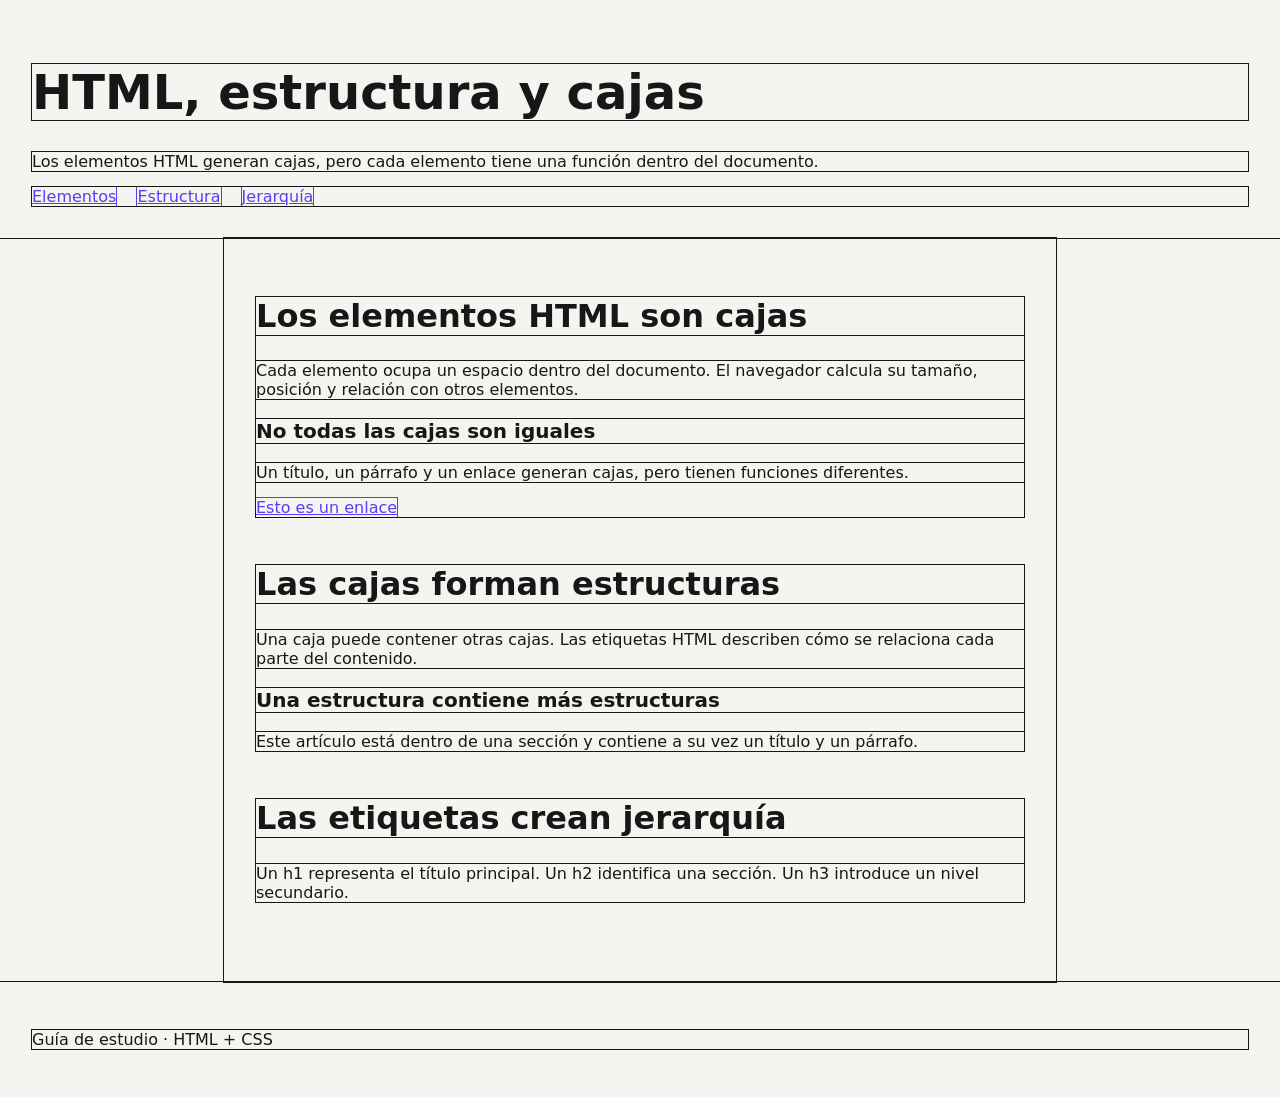
==== index.html @ d40e64ed "Initial commit" ====
<!DOCTYPE html>
<html lang="es">
<head>
  <!--
    HEAD
    Contiene información sobre el documento.
    Aquí podemos definir metadata, título, favicon y archivos externos.
  -->

  <meta charset="UTF-8">
  <meta
    name="viewport"
    content="width=device-width, initial-scale=1.0"
  >
  <meta
    name="description"
    content="Documento base para estudiar estructura HTML, semántica y cajas."
  >
  <title>HTML, estructura y cajas</title>
  <!-- Favicon -->
  <link rel="icon" href="favicon.ico">
  <!-- Hoja de estilos externa -->
  <link rel="stylesheet" href="./css/style.css">
</head>
<body>

  <!--
    HEADER
    Contenido introductorio del documento.
  -->
  <header>

    <h1>HTML, estructura y cajas</h1>

    <p>
      Los elementos HTML generan cajas, pero cada elemento tiene una función dentro del documento.
    </p>

    <!--
      NAV
      Contiene enlaces principales de navegación.
    -->
    <nav>
      <a href="#elementos">Elementos</a>
      <a href="#estructura">Estructura</a>
      <a href="#jerarquia">Jerarquía</a>
    </nav>

  </header>

  <!--
    MAIN
    Contiene el contenido principal del documento.
  -->
  <main>

    <!--
      SECTION
      Agrupa contenido relacionado por un mismo tema.
    -->
    <section id="elementos">

      <h2>Los elementos HTML son cajas</h2>

      <p>
        Cada elemento ocupa un espacio dentro del documento.
        El navegador calcula su tamaño, posición y relación con otros elementos.
      </p>

      <!--
        ARTICLE
        Representa una unidad de contenido dentro de esta sección.
      -->
      <article>

        <h3>No todas las cajas son iguales</h3>

        <p>
          Un título, un párrafo y un enlace generan cajas,
          pero tienen funciones diferentes.
        </p>

        <a href="#">Esto es un enlace</a>

      </article>

    </section>

    <section id="estructura">

      <h2>Las cajas forman estructuras</h2>

      <p>
        Una caja puede contener otras cajas.
        Las etiquetas HTML describen cómo se relaciona cada parte del contenido.
      </p>

      <article>

        <h3>Una estructura contiene más estructuras</h3>

        <p>
          Este artículo está dentro de una sección y contiene
          a su vez un título y un párrafo.
        </p>

      </article>

    </section>

    <section id="jerarquia">

      <h2>Las etiquetas crean jerarquía</h2>

      <p>
        Un h1 representa el título principal.
        Un h2 identifica una sección.
        Un h3 introduce un nivel secundario.
      </p>

    </section>

  </main>

  <!--
    FOOTER
    Contiene información de cierre o complementaria.
  -->
  <footer>

    <p>Guía de estudio · HTML + CSS</p>

  </footer>

</body>
</html>
---- css/style.css ----
/*
  ============================================================
  TOKENS
  ============================================================

  Variables reutilizables para mantener un sistema visual
  consistente en todo el documento.
*/

:root {
  --color-background: #f4f4f0;
  --color-text: #171717;
  --color-accent: #5b3df5;

  --font-family-base: system-ui, Arial, Helvetica, sans-serif;

  --font-size-body: 1rem;
  --font-size-h1: 3rem;
  --font-size-h2: 2rem;
  --font-size-h3: 1.25rem;
}

/*
  ============================================================
  SELECTOR UNIVERSAL
  ============================================================
  * funciona como un comodín.
  Selecciona todos los elementos HTML.
*/

* {
  box-sizing: border-box;
  /*
    Regla temporal para visualizar las cajas.
    Puede eliminarse cuando ya no sea necesaria.
  */
  outline: 1px solid;
}


/*
  ============================================================
  BODY
  ============================================================

  Define el sistema visual base del documento.
*/
body {
  margin: 0;

  background-color: var(--color-background);
  color: var(--color-text);

  font-family: var(--font-family-base);
  font-size: var(--font-size-body);
}

/*
  ============================================================
  JERARQUÍA TIPOGRÁFICA
  ============================================================

  HTML define la jerarquía.
  CSS controla su representación visual.
*/

h1 {
  font-size: var(--font-size-h1);
}

h2 {
  font-size: var(--font-size-h2);
}

h3 {
  font-size: var(--font-size-h3);
}


/*
  ============================================================
  LINKS
  ============================================================

  El color de acento identifica enlaces y acciones.
*/

a {
  color: var(--color-accent);
}


/*
  ============================================================
  CONTENEDOR PRINCIPAL
  ============================================================

  width:
  ocupa una proporción del espacio disponible.

  max-width:
  evita que el contenido crezca demasiado.

  margin: 0 auto:
  distribuye el espacio horizontal y centra la caja.
*/

main {
  width: 65%;
  min-width: 290px;
  max-width: 1240px;
  margin: 0 auto;
}


/*
  ============================================================
  ESPACIADO BÁSICO
  ============================================================
*/

header,
main,
footer {
  padding: 2rem;
}

section {
  margin-bottom: 3rem;
}

nav a {
  margin-right: 1rem;
}
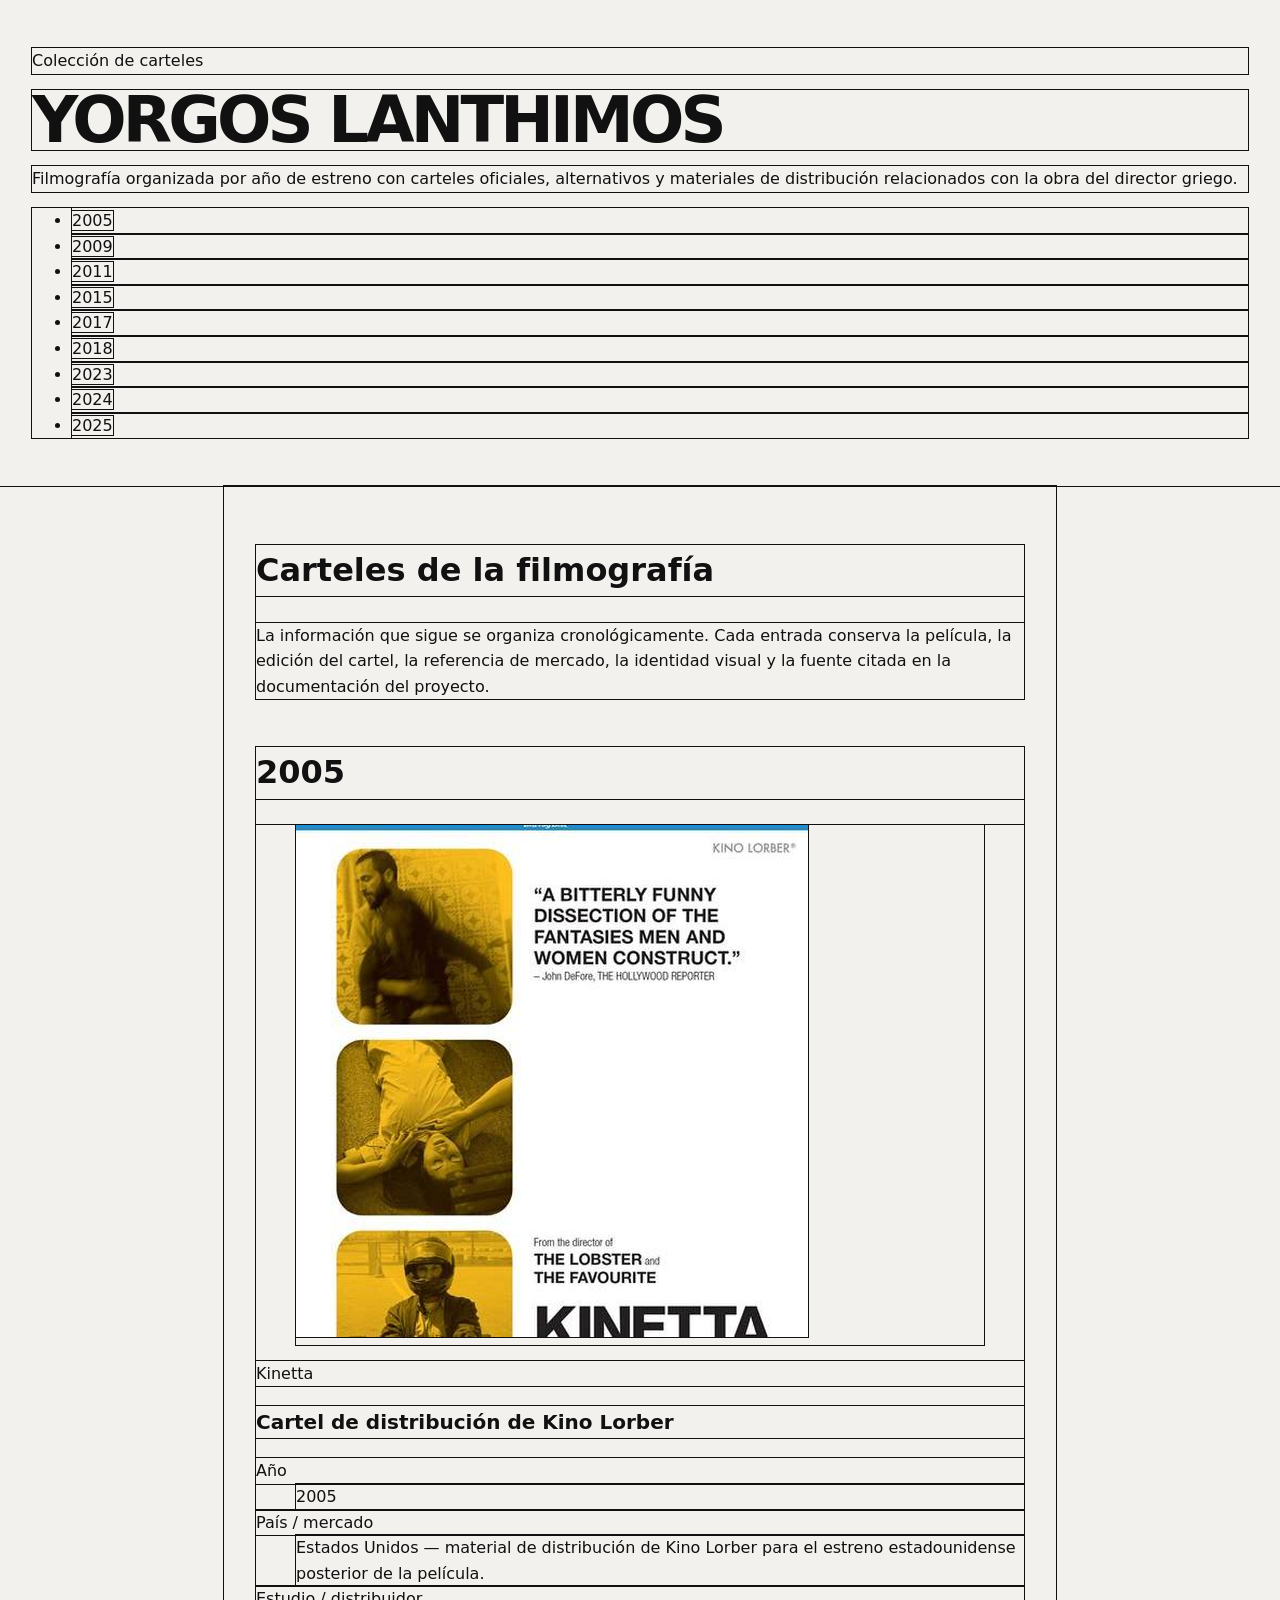
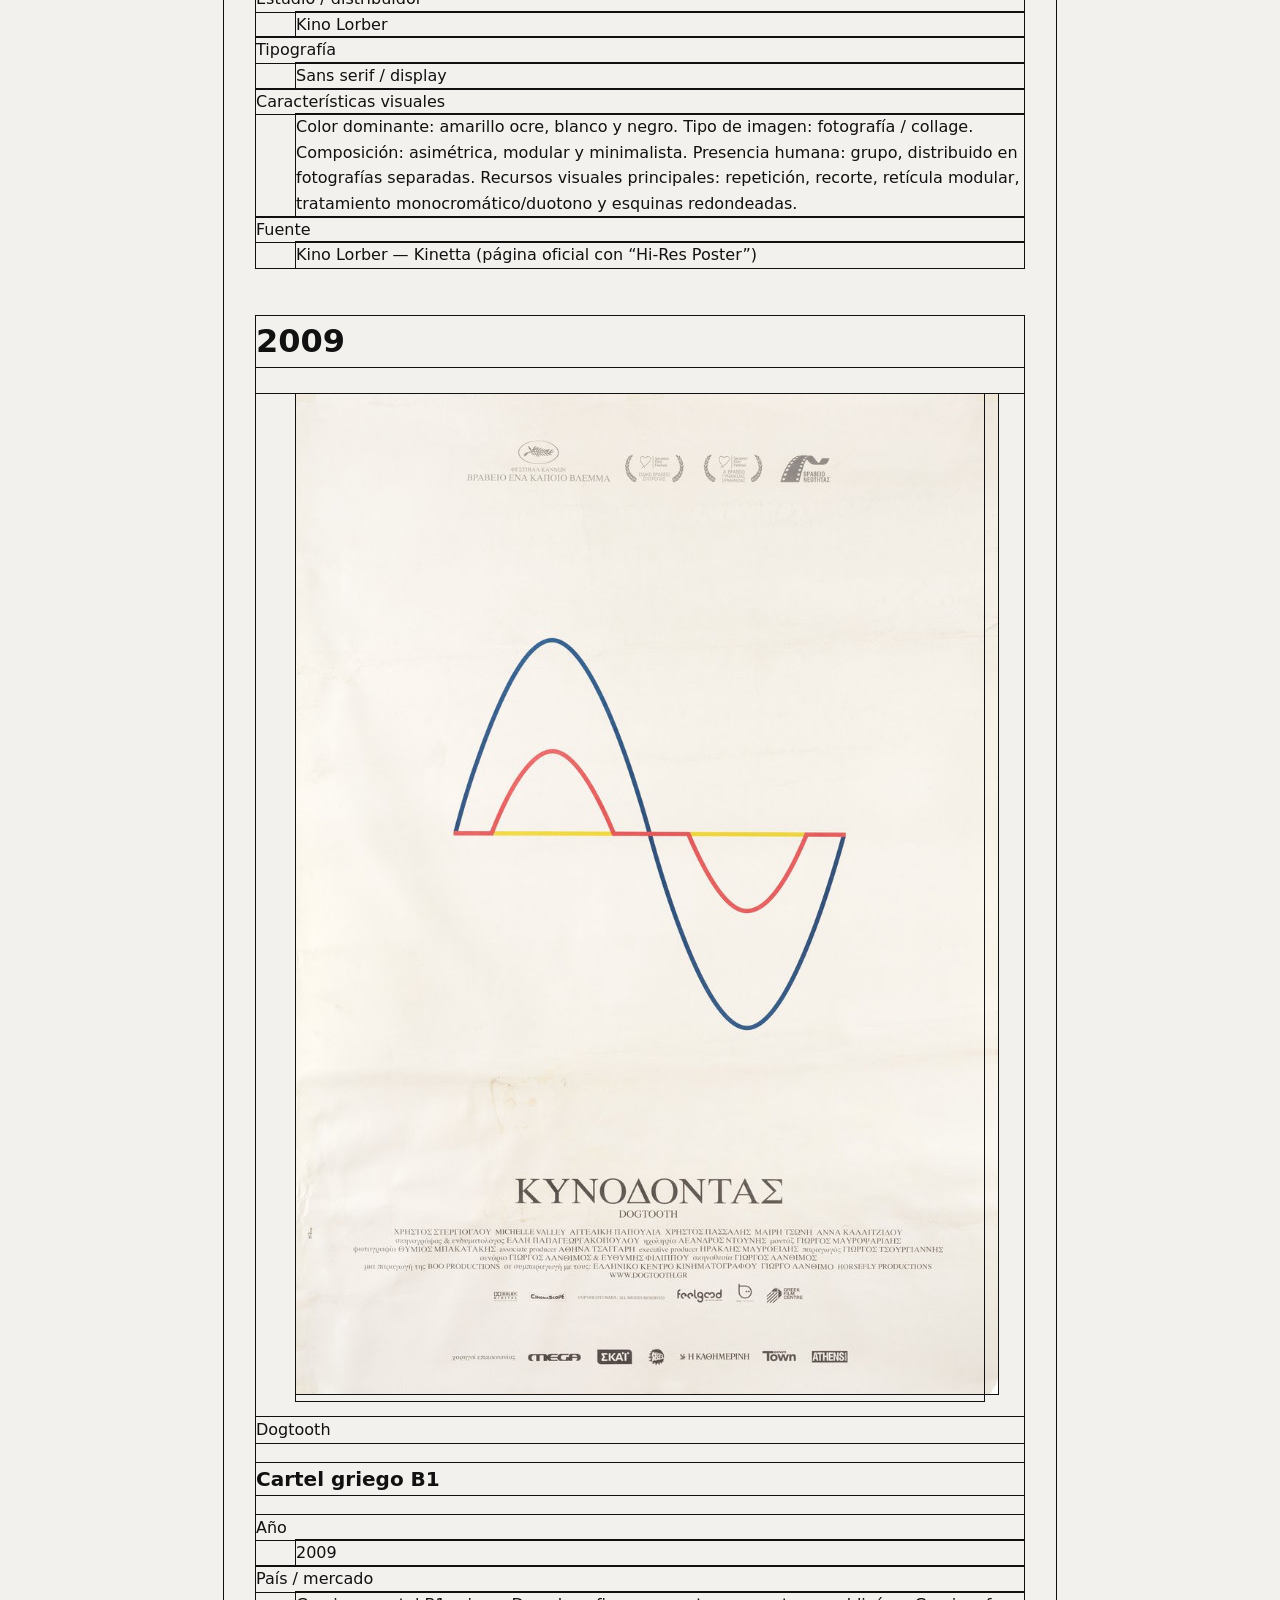
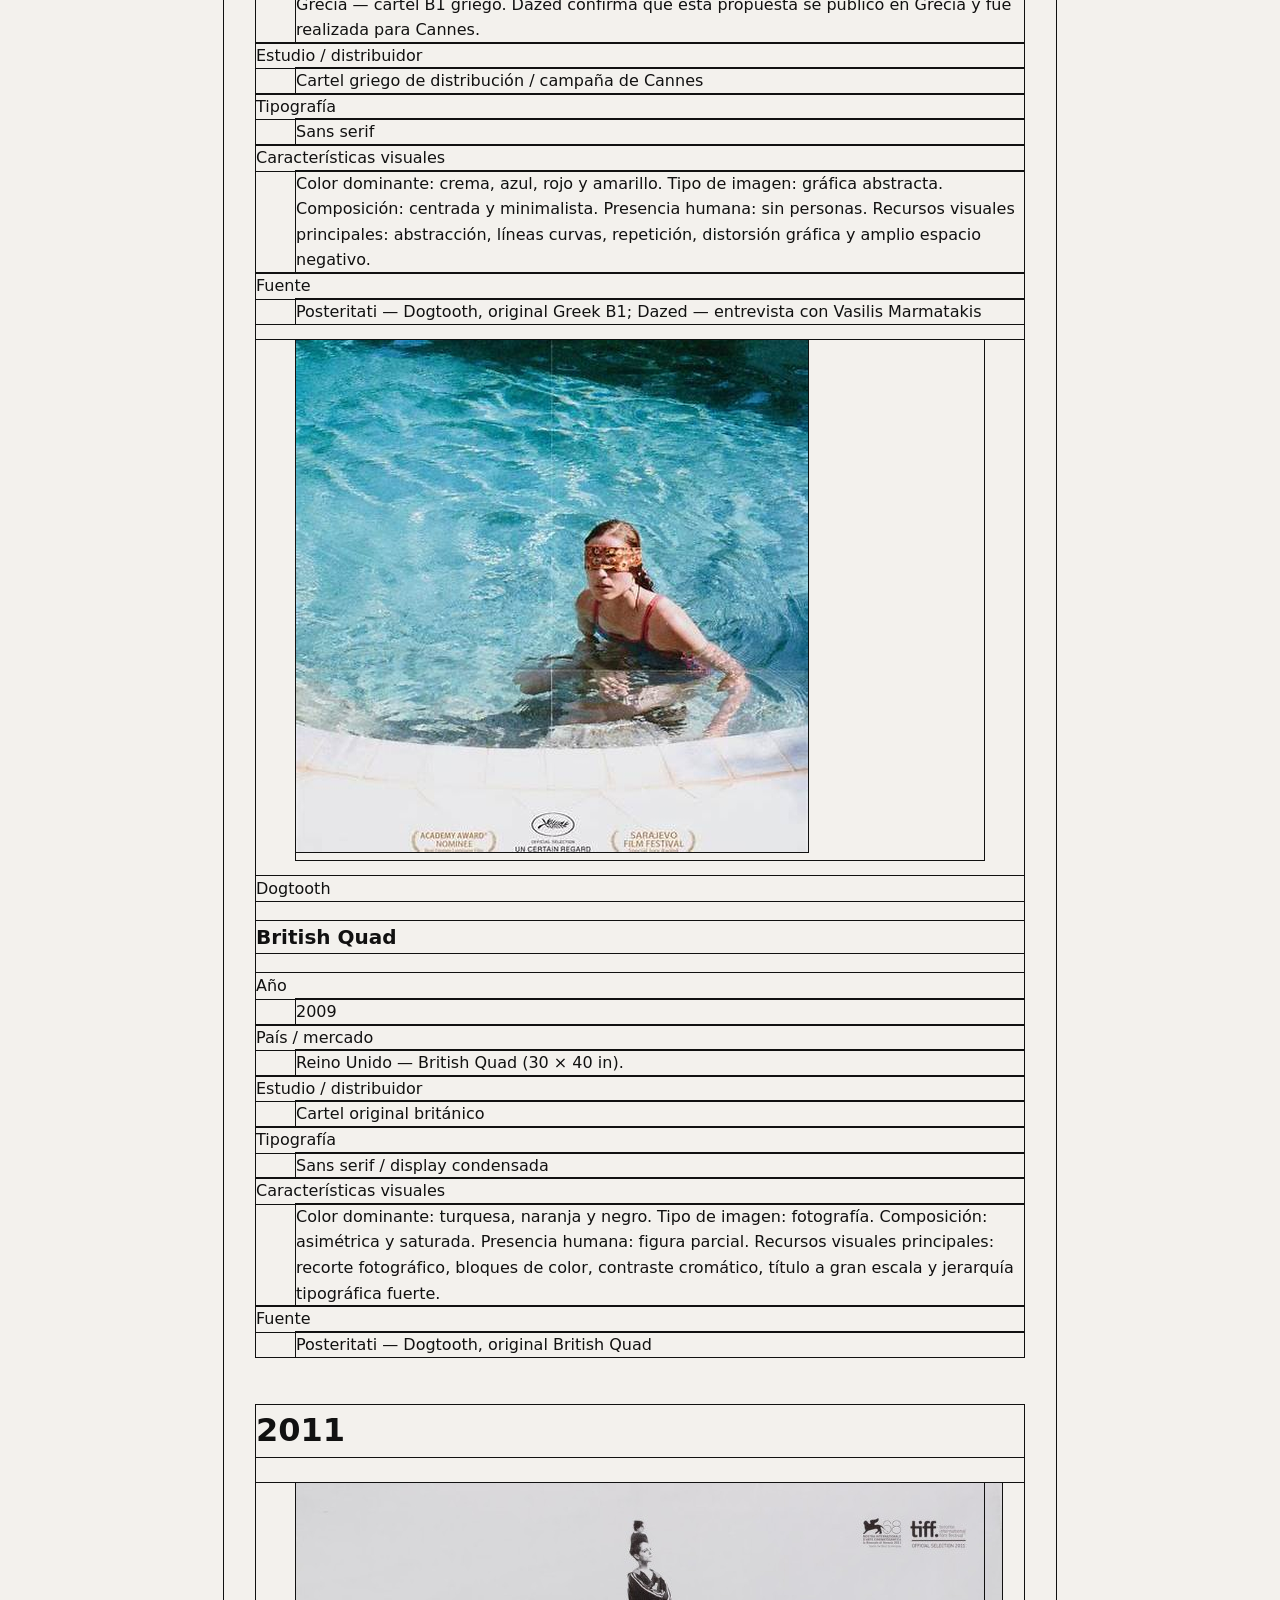
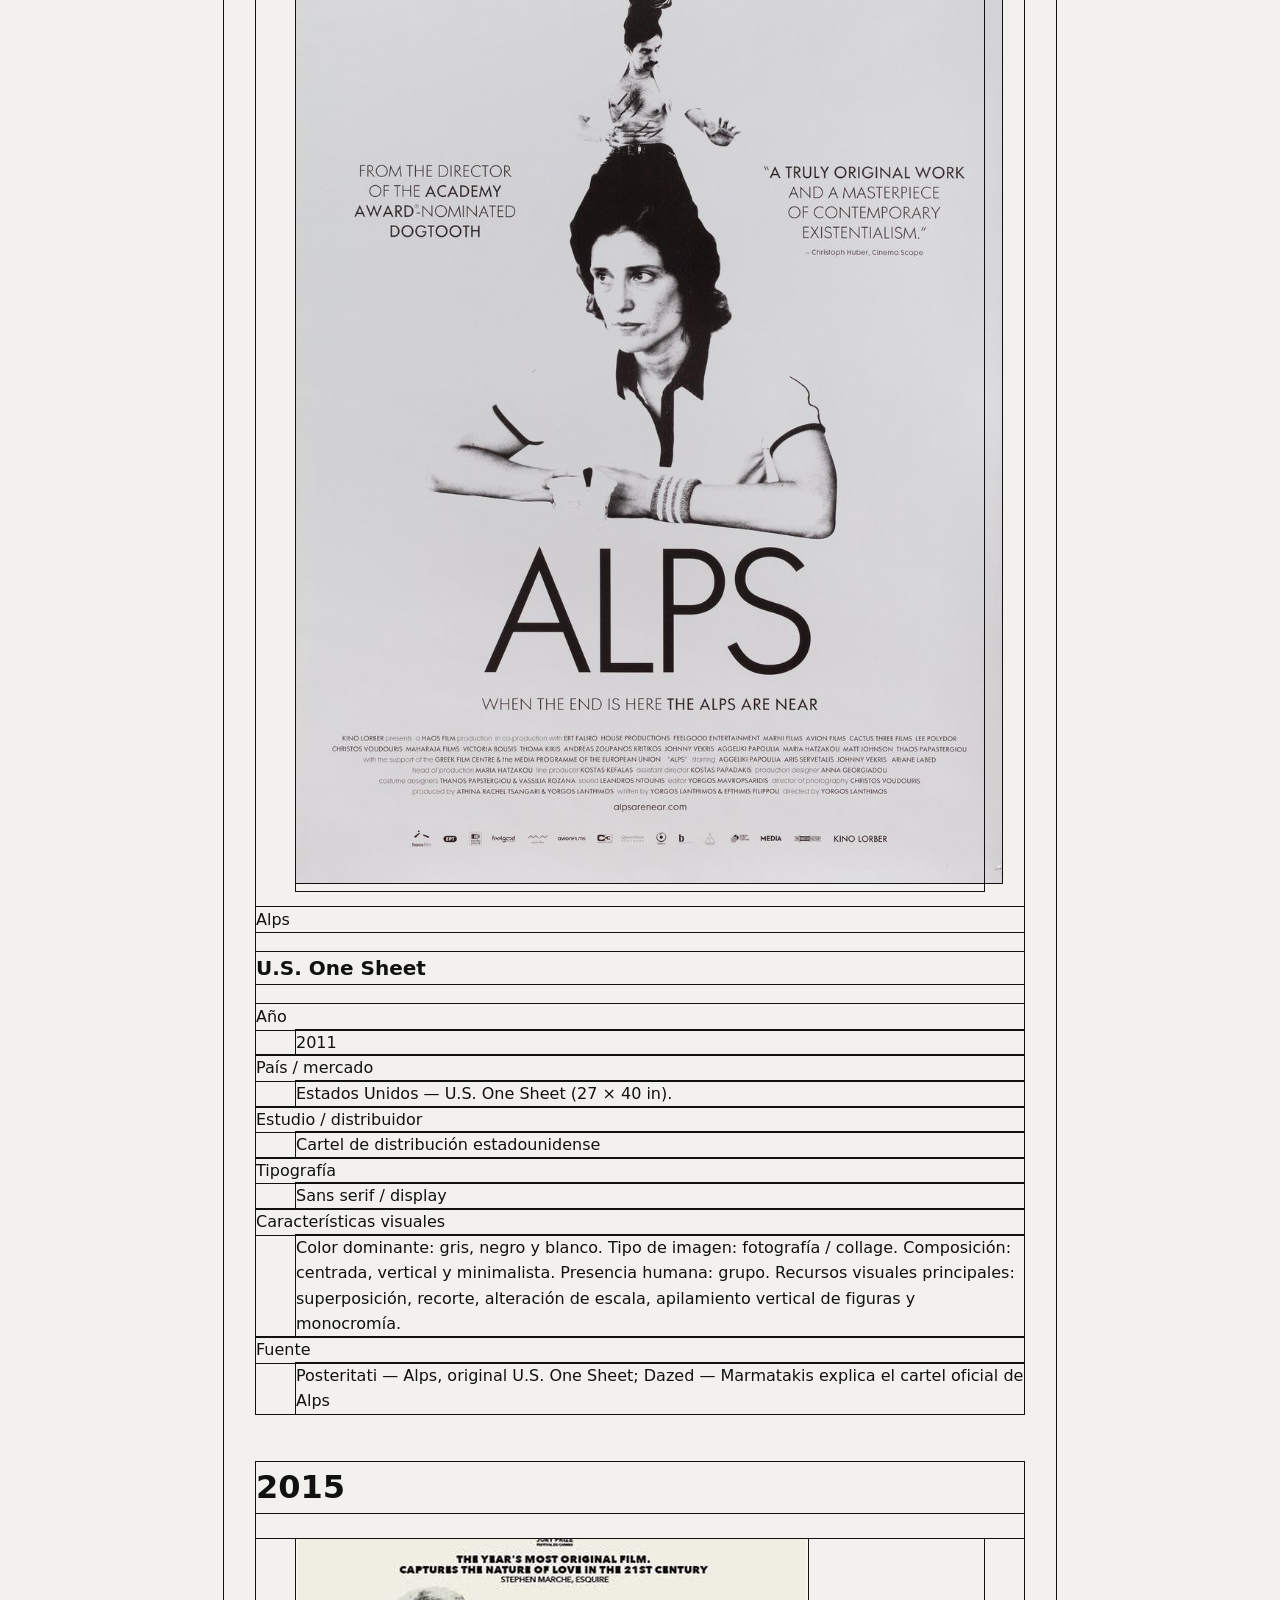
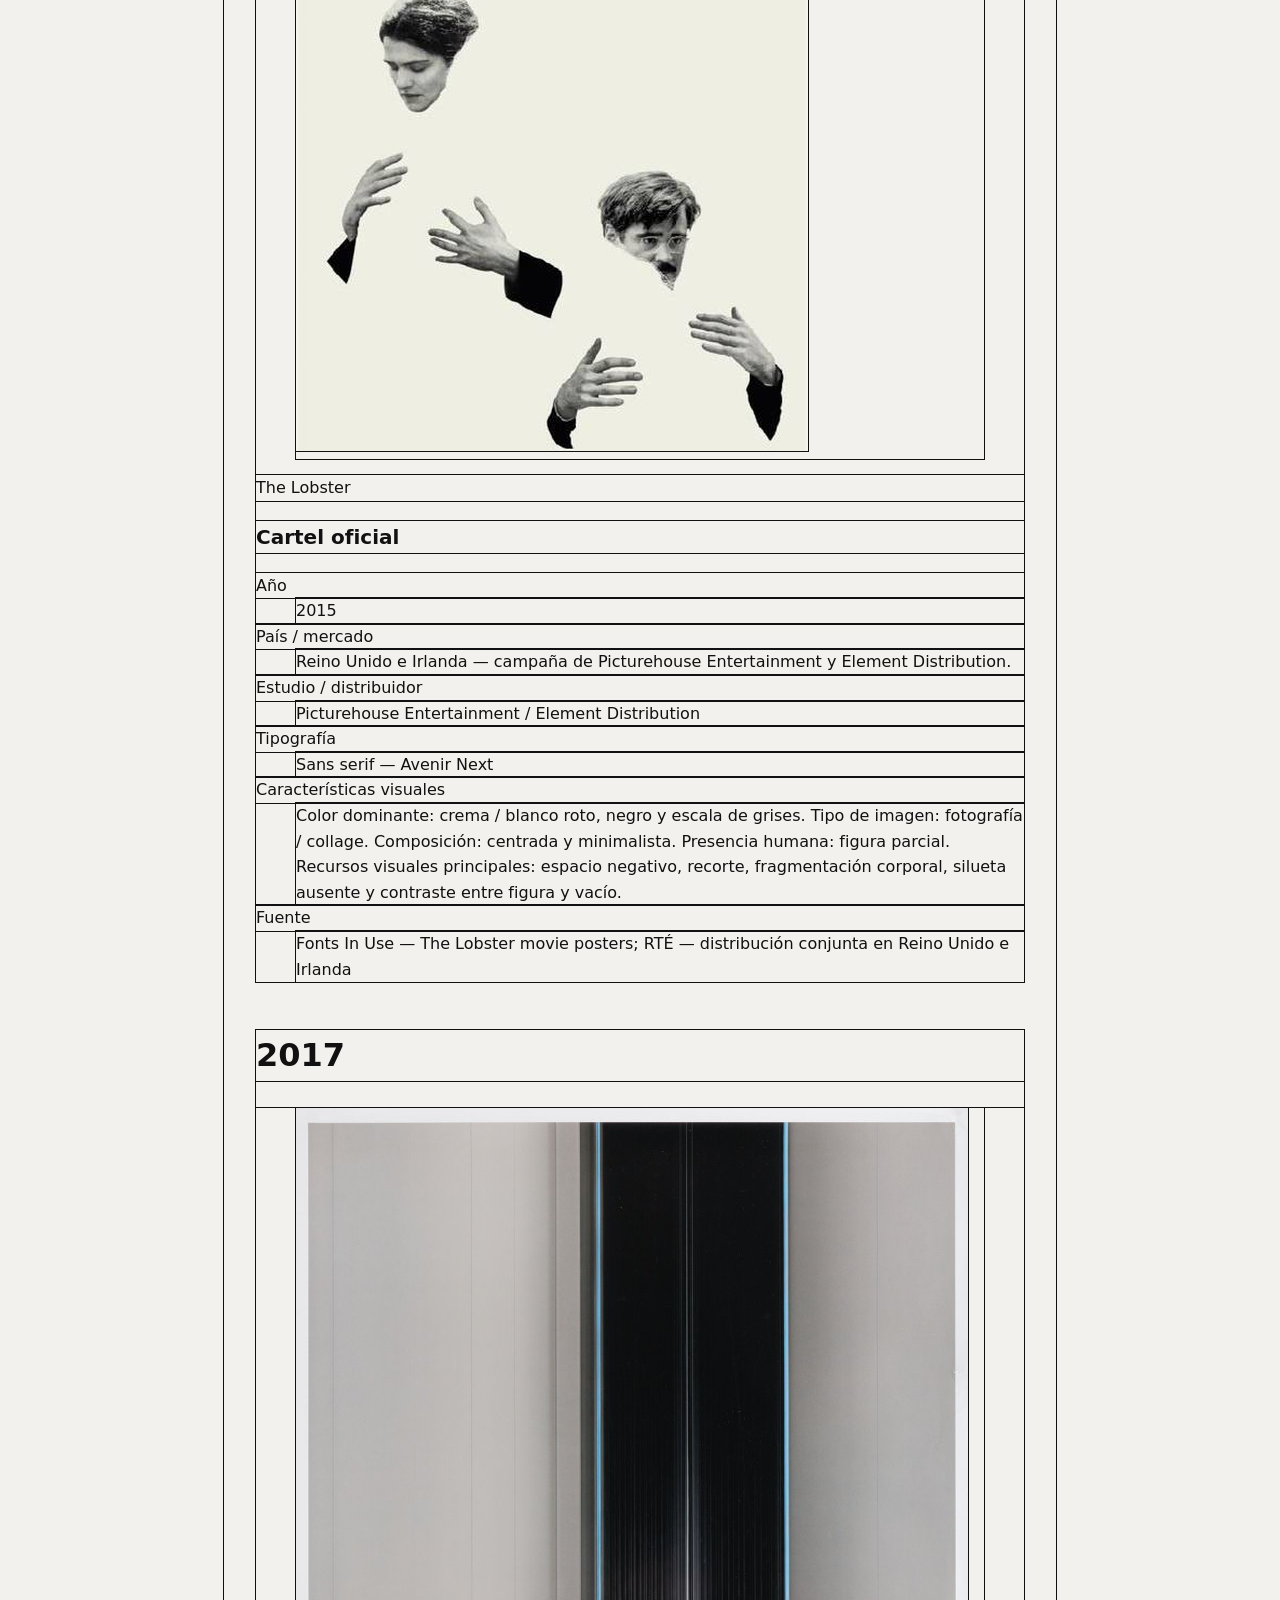
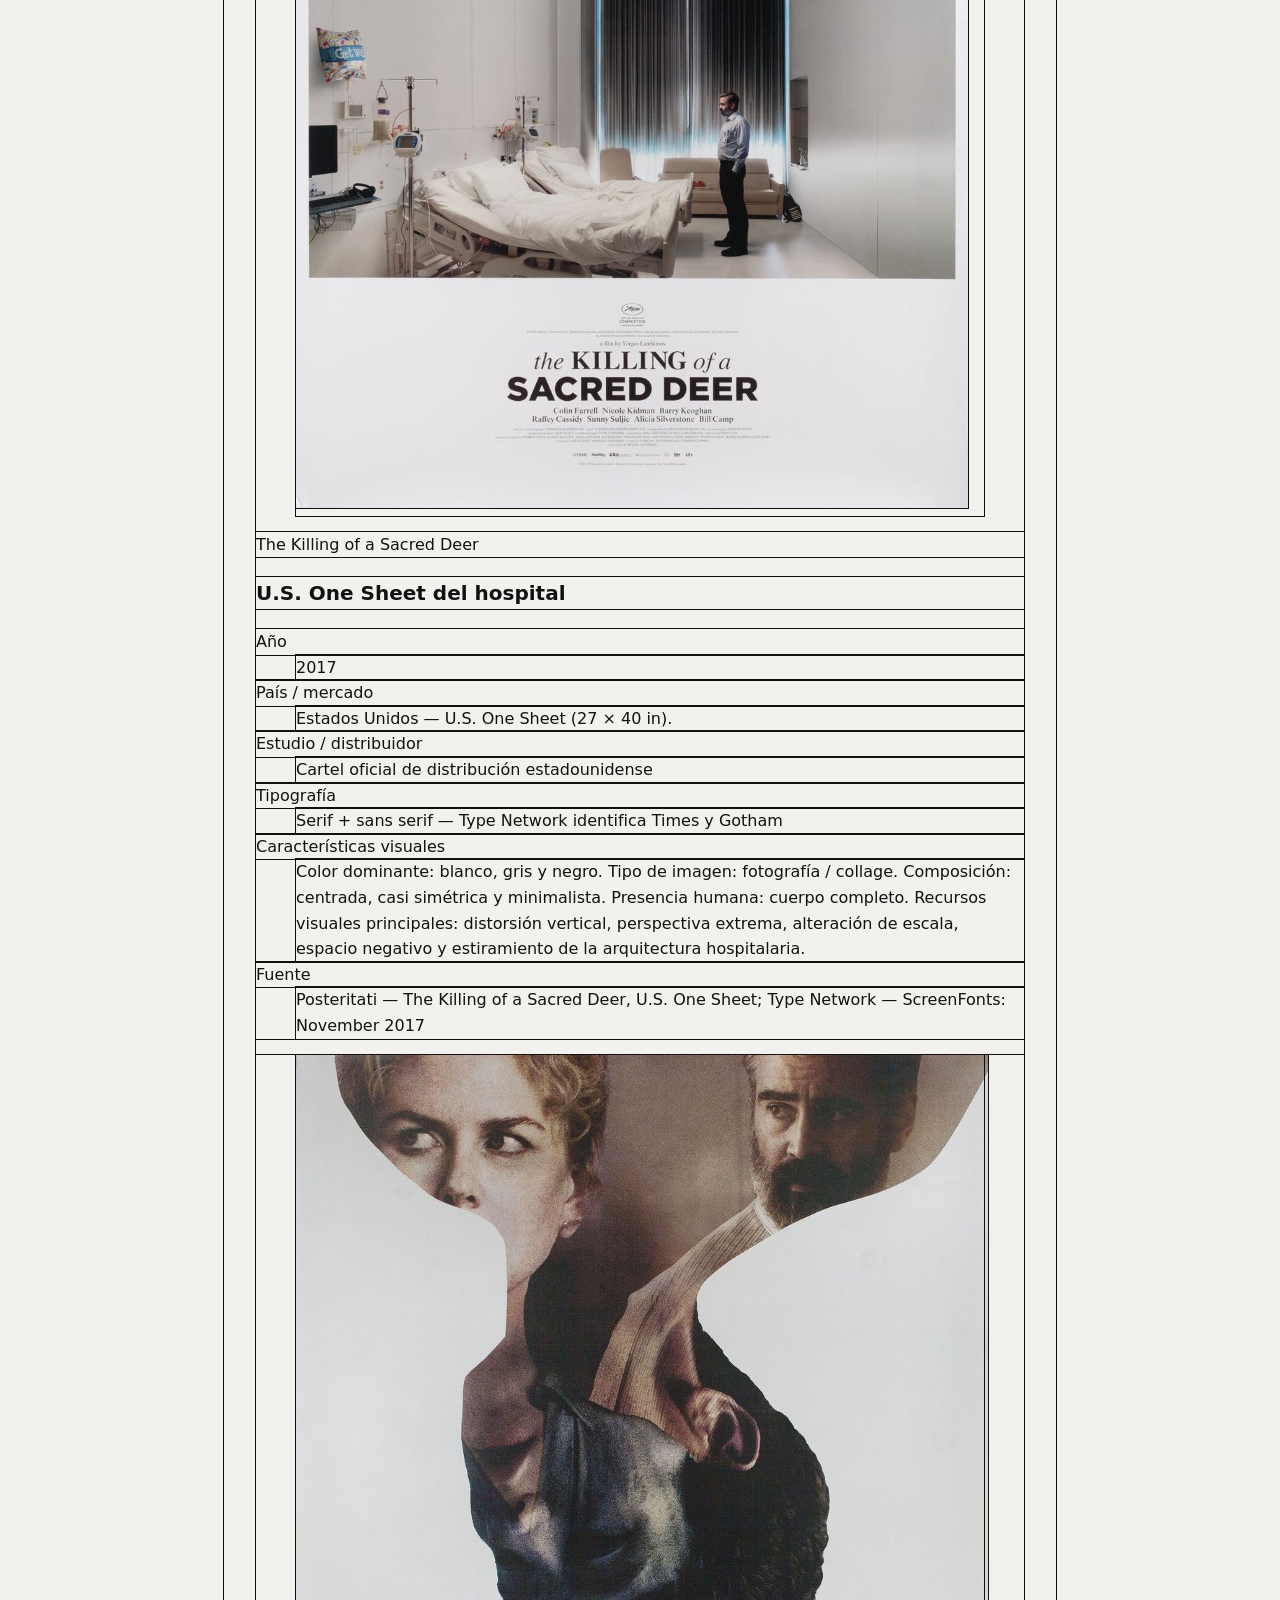
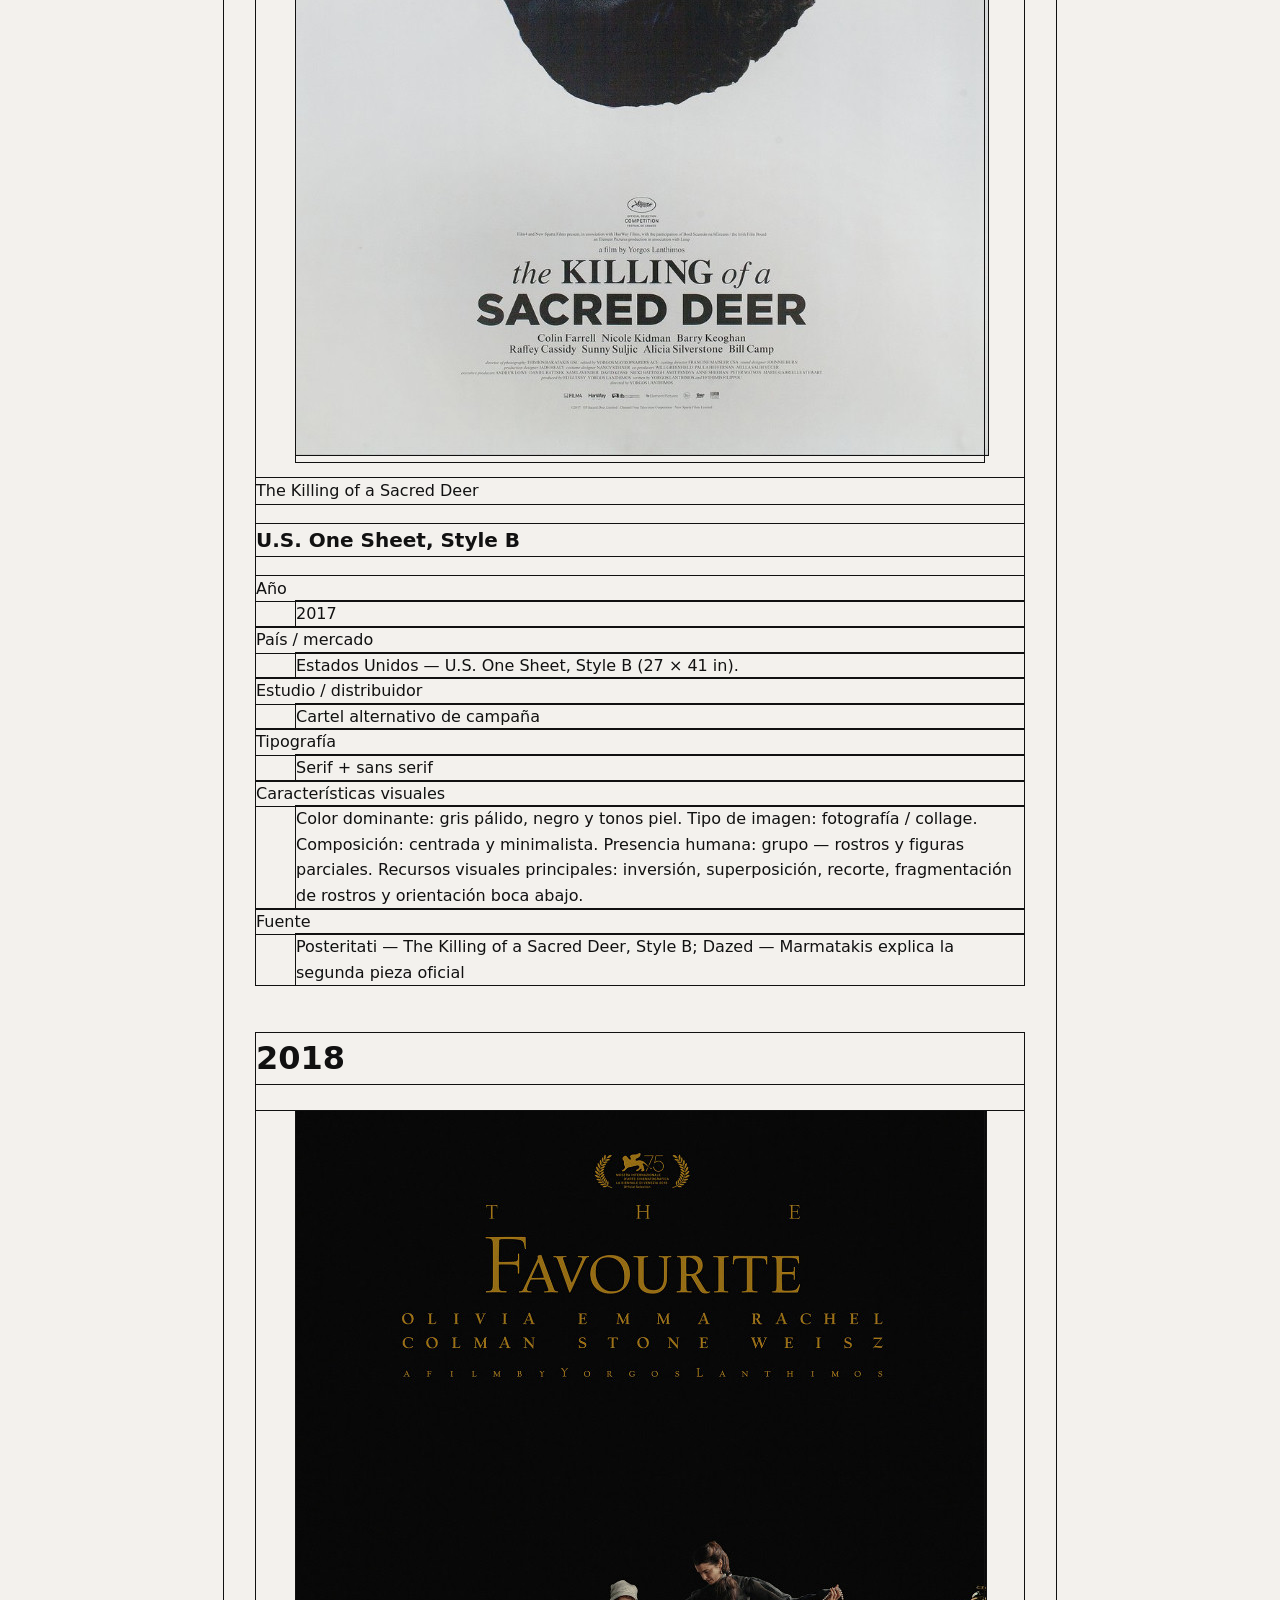
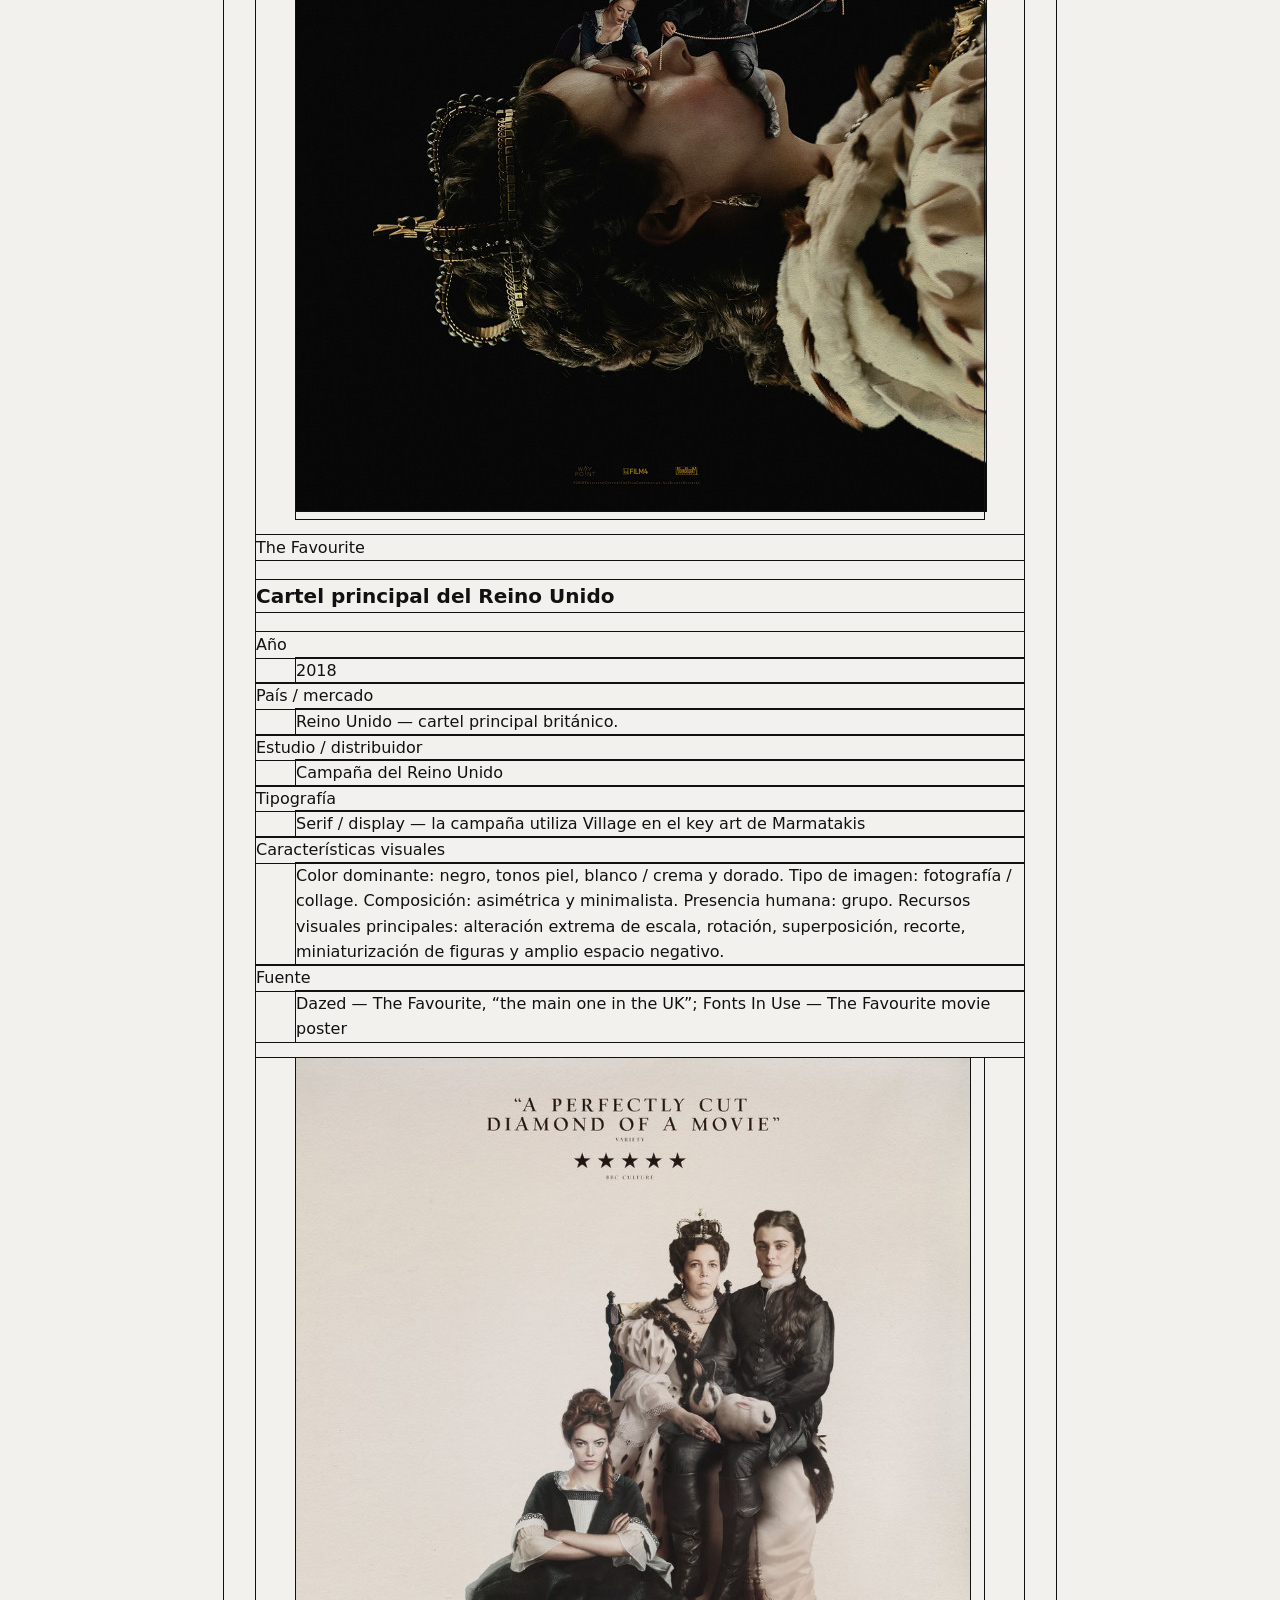
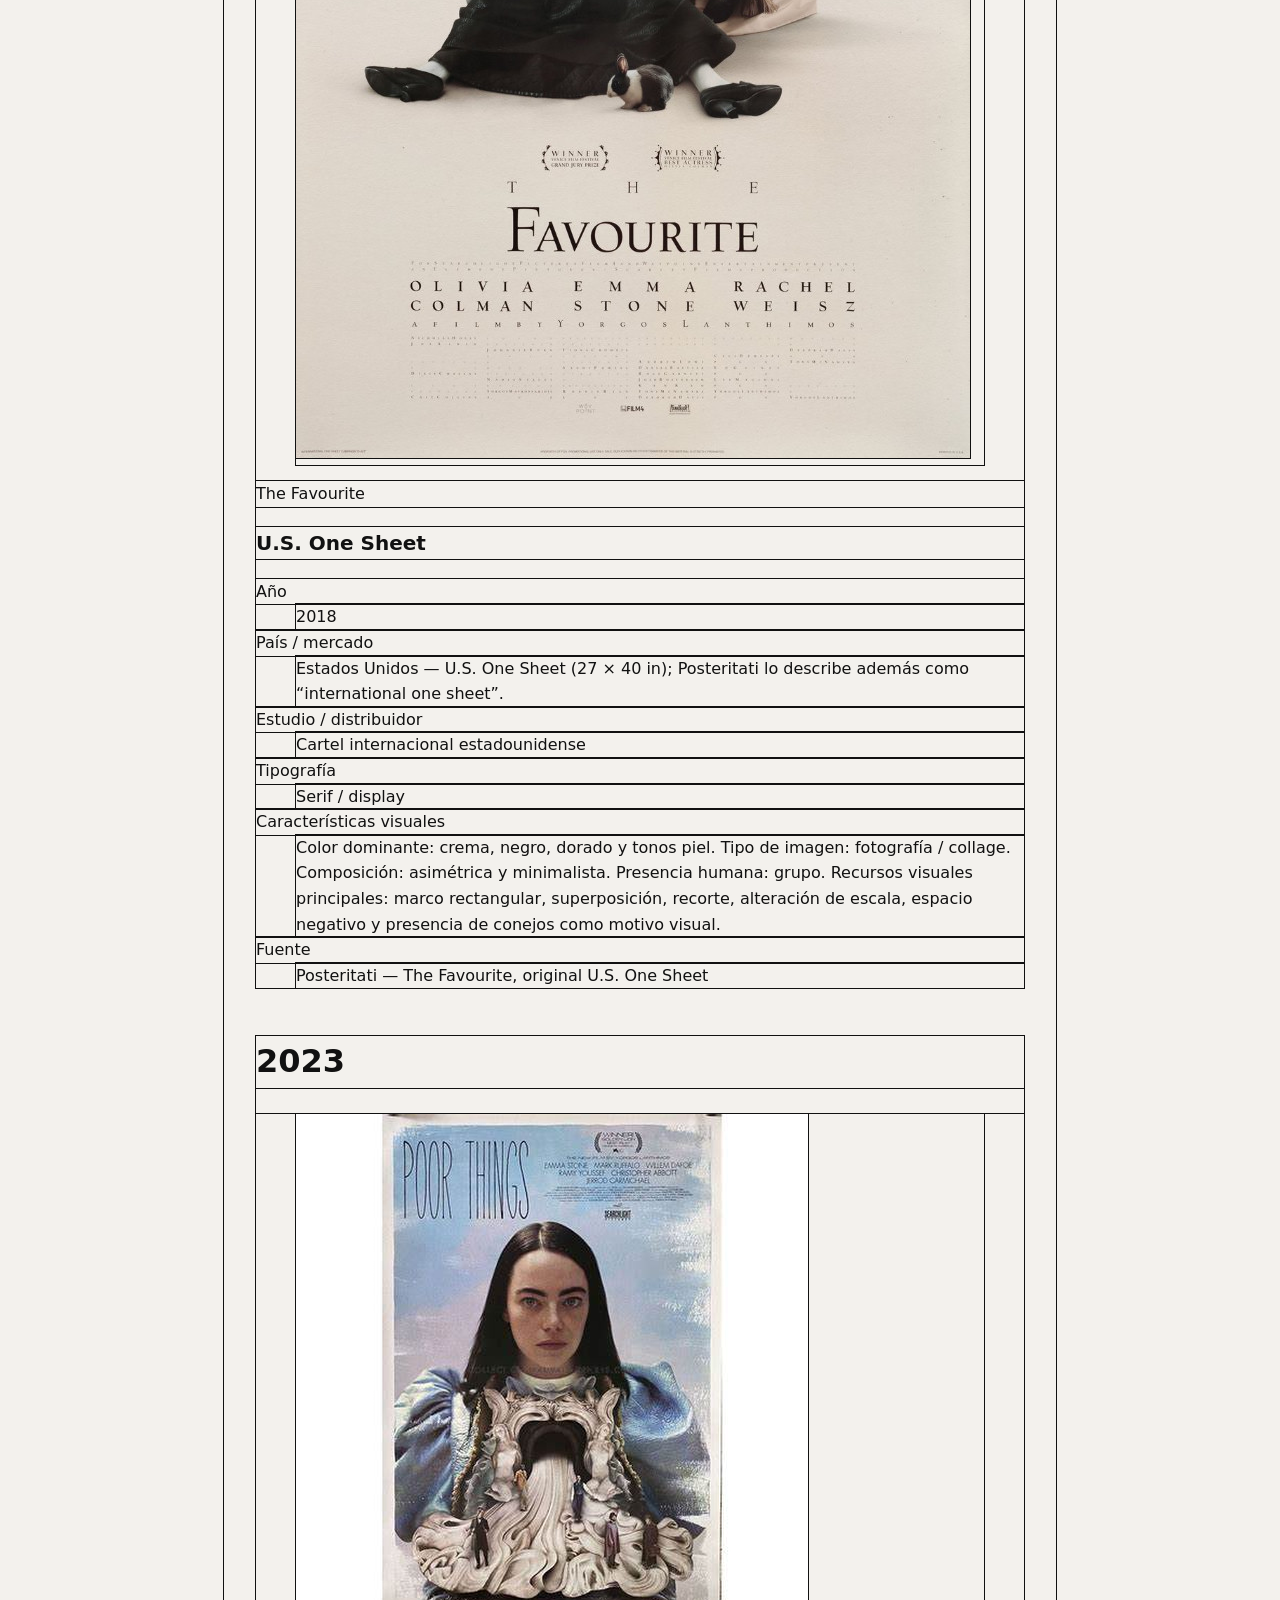
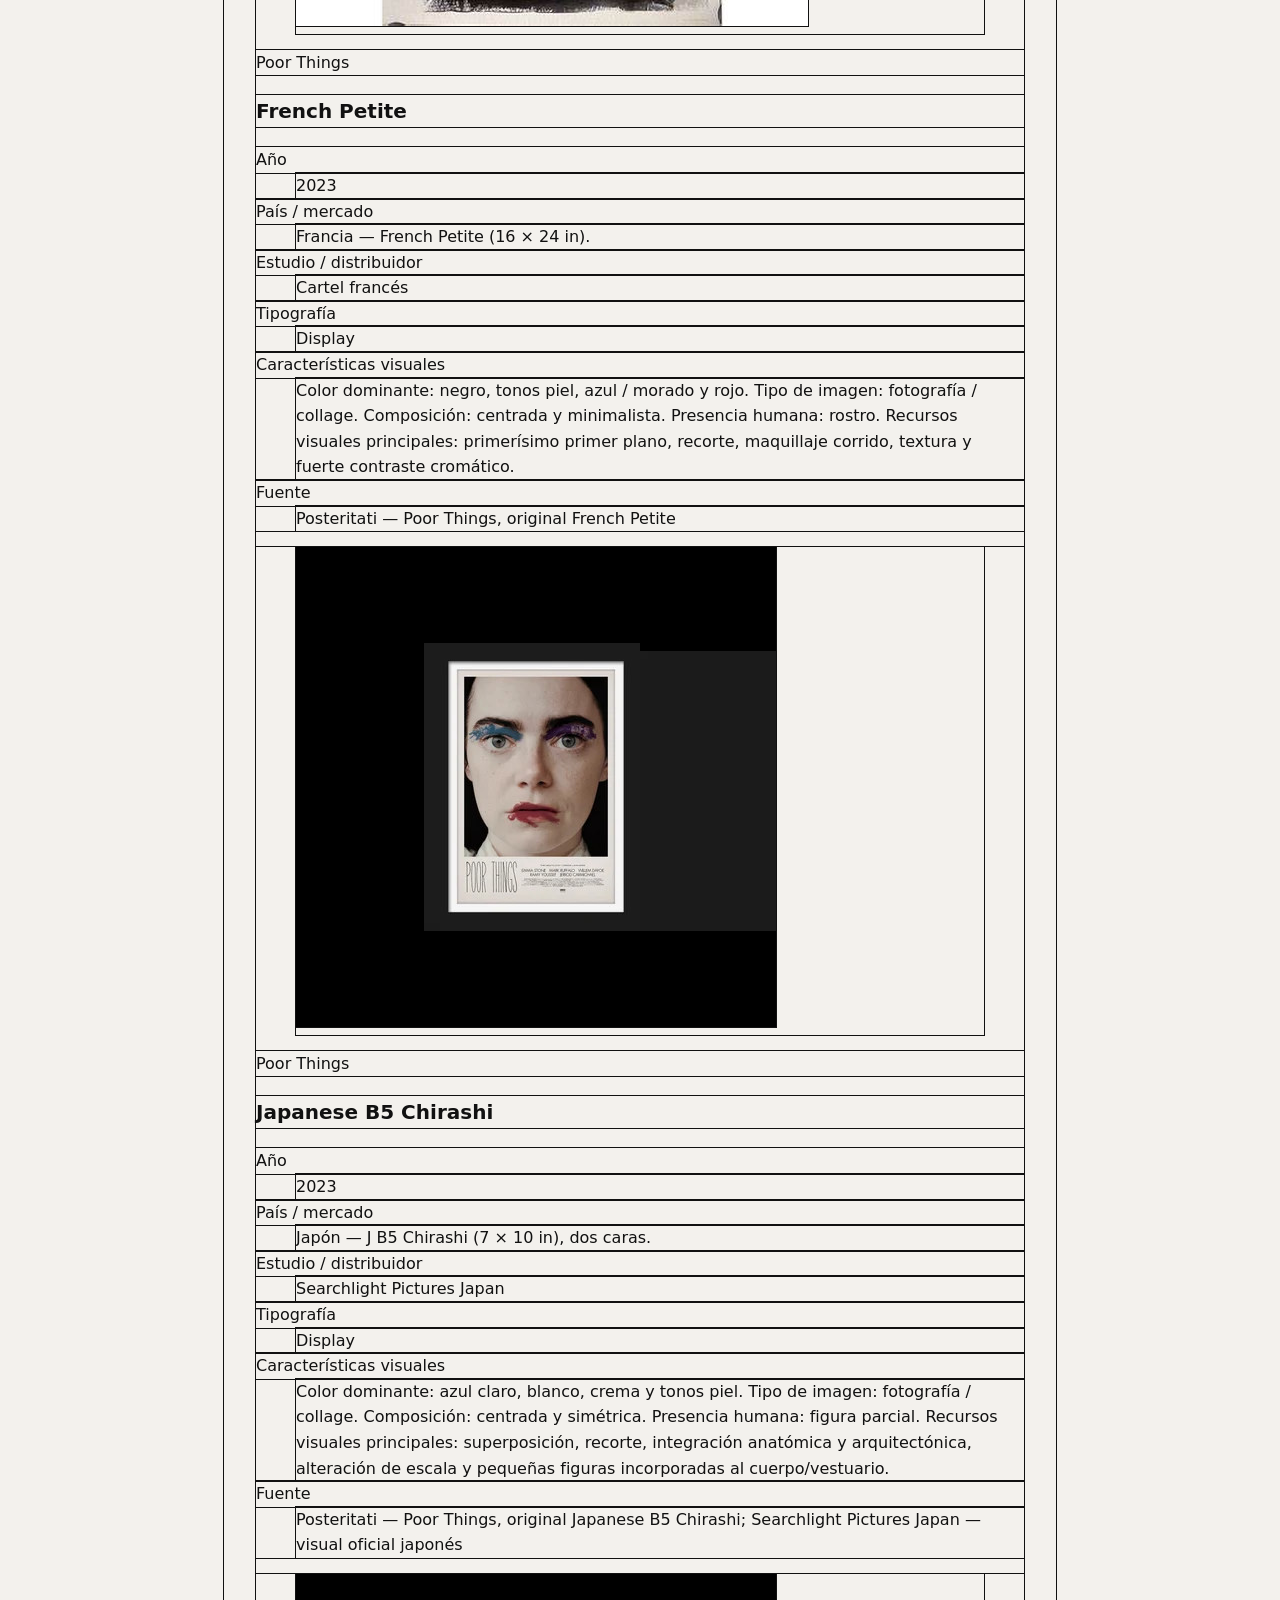
==== commit b8787a71: "prompt" ====
--- a/index.html
+++ b/index.html
@@ -1,136 +1,698 @@
 <!DOCTYPE html>
 <html lang="es">
-<head>
-  <!--
-    HEAD
-    Contiene información sobre el documento.
-    Aquí podemos definir metadata, título, favicon y archivos externos.
-  -->
-
-  <meta charset="UTF-8">
-  <meta
-    name="viewport"
-    content="width=device-width, initial-scale=1.0"
-  >
-  <meta
-    name="description"
-    content="Documento base para estudiar estructura HTML, semántica y cajas."
-  >
-  <title>HTML, estructura y cajas</title>
-  <!-- Favicon -->
-  <link rel="icon" href="favicon.ico">
-  <!-- Hoja de estilos externa -->
-  <link rel="stylesheet" href="./css/style.css">
-</head>
-<body>
-
-  <!--
-    HEADER
-    Contenido introductorio del documento.
-  -->
-  <header>
-
-    <h1>HTML, estructura y cajas</h1>
-
-    <p>
-      Los elementos HTML generan cajas, pero cada elemento tiene una función dentro del documento.
-    </p>
-
-    <!--
-      NAV
-      Contiene enlaces principales de navegación.
-    -->
-    <nav>
-      <a href="#elementos">Elementos</a>
-      <a href="#estructura">Estructura</a>
-      <a href="#jerarquia">Jerarquía</a>
-    </nav>
-
-  </header>
-
-  <!--
-    MAIN
-    Contiene el contenido principal del documento.
-  -->
-  <main>
-
-    <!--
-      SECTION
-      Agrupa contenido relacionado por un mismo tema.
-    -->
-    <section id="elementos">
-
-      <h2>Los elementos HTML son cajas</h2>
-
-      <p>
-        Cada elemento ocupa un espacio dentro del documento.
-        El navegador calcula su tamaño, posición y relación con otros elementos.
+  <head>
+    <meta charset="UTF-8" />
+    <meta name="viewport" content="width=device-width, initial-scale=1.0" />
+    <meta
+      name="description"
+      content="Colección de carteles de las películas dirigidas por Yorgos Lanthimos, organizada por año de estreno."
+    />
+    <title>Yorgos Lanthimos — Carteles</title>
+    <link rel="icon" href="favicon.ico" />
+    <link rel="stylesheet" href="./css/style.css" />
+  </head>
+  <body>
+    <header class="page-header">
+      <p class="eyebrow">Colección de carteles</p>
+      <h1>Yorgos Lanthimos</h1>
+      <p class="intro-text">
+        Filmografía organizada por año de estreno con carteles oficiales, alternativos y
+        materiales de distribución relacionados con la obra del director griego.
       </p>
 
-      <!--
-        ARTICLE
-        Representa una unidad de contenido dentro de esta sección.
-      -->
-      <article>
-
-        <h3>No todas las cajas son iguales</h3>
-
+      <nav aria-label="Navegación por años">
+        <ul class="year-nav">
+          <li><a href="#2005">2005</a></li>
+          <li><a href="#2009">2009</a></li>
+          <li><a href="#2011">2011</a></li>
+          <li><a href="#2015">2015</a></li>
+          <li><a href="#2017">2017</a></li>
+          <li><a href="#2018">2018</a></li>
+          <li><a href="#2023">2023</a></li>
+          <li><a href="#2024">2024</a></li>
+          <li><a href="#2025">2025</a></li>
+        </ul>
+      </nav>
+    </header>
+
+    <main id="contenido">
+      <section class="collection-intro" aria-labelledby="collection-title">
+        <h2 id="collection-title">Carteles de la filmografía</h2>
         <p>
-          Un título, un párrafo y un enlace generan cajas,
-          pero tienen funciones diferentes.
+          La información que sigue se organiza cronológicamente. Cada entrada conserva la
+          película, la edición del cartel, la referencia de mercado, la identidad visual y
+          la fuente citada en la documentación del proyecto.
         </p>
-
-        <a href="#">Esto es un enlace</a>
-
-      </article>
-
-    </section>
-
-    <section id="estructura">
-
-      <h2>Las cajas forman estructuras</h2>
-
-      <p>
-        Una caja puede contener otras cajas.
-        Las etiquetas HTML describen cómo se relaciona cada parte del contenido.
-      </p>
-
-      <article>
-
-        <h3>Una estructura contiene más estructuras</h3>
-
-        <p>
-          Este artículo está dentro de una sección y contiene
-          a su vez un título y un párrafo.
-        </p>
-
-      </article>
-
-    </section>
-
-    <section id="jerarquia">
-
-      <h2>Las etiquetas crean jerarquía</h2>
-
-      <p>
-        Un h1 representa el título principal.
-        Un h2 identifica una sección.
-        Un h3 introduce un nivel secundario.
-      </p>
-
-    </section>
-
-  </main>
-
-  <!--
-    FOOTER
-    Contiene información de cierre o complementaria.
-  -->
-  <footer>
-
-    <p>Guía de estudio · HTML + CSS</p>
-
-  </footer>
-
-</body>
+      </section>
+
+      <section id="2005" class="year-section" aria-labelledby="2005-title">
+        <h2 id="2005-title">2005</h2>
+        <div class="poster-grid">
+          <article class="poster-card">
+            <figure class="poster-figure">
+              <img
+                class="poster-image"
+                src="./img/01_Kinetta_KinoLorber.png"
+                alt="Cartel de Kinetta de Yorgos Lanthimos"
+              />
+            </figure>
+            <div class="poster-copy">
+              <p class="film-kicker">Kinetta</p>
+              <h3>Cartel de distribución de Kino Lorber</h3>
+              <dl class="poster-details">
+                <div>
+                  <dt>Año</dt>
+                  <dd>2005</dd>
+                </div>
+                <div>
+                  <dt>País / mercado</dt>
+                  <dd>Estados Unidos — material de distribución de Kino Lorber para el estreno estadounidense posterior de la película.</dd>
+                </div>
+                <div>
+                  <dt>Estudio / distribuidor</dt>
+                  <dd>Kino Lorber</dd>
+                </div>
+                <div>
+                  <dt>Tipografía</dt>
+                  <dd>Sans serif / display</dd>
+                </div>
+                <div>
+                  <dt>Características visuales</dt>
+                  <dd>Color dominante: amarillo ocre, blanco y negro. Tipo de imagen: fotografía / collage. Composición: asimétrica, modular y minimalista. Presencia humana: grupo, distribuido en fotografías separadas. Recursos visuales principales: repetición, recorte, retícula modular, tratamiento monocromático/duotono y esquinas redondeadas.</dd>
+                </div>
+                <div>
+                  <dt>Fuente</dt>
+                  <dd>Kino Lorber — Kinetta (página oficial con “Hi-Res Poster”)</dd>
+                </div>
+              </dl>
+            </div>
+          </article>
+        </div>
+      </section>
+
+      <section id="2009" class="year-section" aria-labelledby="2009-title">
+        <h2 id="2009-title">2009</h2>
+        <div class="poster-grid">
+          <article class="poster-card">
+            <figure class="poster-figure">
+              <img
+                class="poster-image"
+                src="./img/02_Dogtooth_Greek_Abstract.png"
+                alt="Cartel griego abstracto de Dogtooth"
+              />
+            </figure>
+            <div class="poster-copy">
+              <p class="film-kicker">Dogtooth</p>
+              <h3>Cartel griego B1</h3>
+              <dl class="poster-details">
+                <div>
+                  <dt>Año</dt>
+                  <dd>2009</dd>
+                </div>
+                <div>
+                  <dt>País / mercado</dt>
+                  <dd>Grecia — cartel B1 griego. Dazed confirma que esta propuesta se publicó en Grecia y fue realizada para Cannes.</dd>
+                </div>
+                <div>
+                  <dt>Estudio / distribuidor</dt>
+                  <dd>Cartel griego de distribución / campaña de Cannes</dd>
+                </div>
+                <div>
+                  <dt>Tipografía</dt>
+                  <dd>Sans serif</dd>
+                </div>
+                <div>
+                  <dt>Características visuales</dt>
+                  <dd>Color dominante: crema, azul, rojo y amarillo. Tipo de imagen: gráfica abstracta. Composición: centrada y minimalista. Presencia humana: sin personas. Recursos visuales principales: abstracción, líneas curvas, repetición, distorsión gráfica y amplio espacio negativo.</dd>
+                </div>
+                <div>
+                  <dt>Fuente</dt>
+                  <dd>Posteritati — Dogtooth, original Greek B1; Dazed — entrevista con Vasilis Marmatakis</dd>
+                </div>
+              </dl>
+            </div>
+          </article>
+
+          <article class="poster-card">
+            <figure class="poster-figure">
+              <img
+                class="poster-image"
+                src="./img/03_Dogtooth_Pool_Variant.png"
+                alt="Cartel British Quad de Dogtooth"
+              />
+            </figure>
+            <div class="poster-copy">
+              <p class="film-kicker">Dogtooth</p>
+              <h3>British Quad</h3>
+              <dl class="poster-details">
+                <div>
+                  <dt>Año</dt>
+                  <dd>2009</dd>
+                </div>
+                <div>
+                  <dt>País / mercado</dt>
+                  <dd>Reino Unido — British Quad (30 × 40 in).</dd>
+                </div>
+                <div>
+                  <dt>Estudio / distribuidor</dt>
+                  <dd>Cartel original británico</dd>
+                </div>
+                <div>
+                  <dt>Tipografía</dt>
+                  <dd>Sans serif / display condensada</dd>
+                </div>
+                <div>
+                  <dt>Características visuales</dt>
+                  <dd>Color dominante: turquesa, naranja y negro. Tipo de imagen: fotografía. Composición: asimétrica y saturada. Presencia humana: figura parcial. Recursos visuales principales: recorte fotográfico, bloques de color, contraste cromático, título a gran escala y jerarquía tipográfica fuerte.</dd>
+                </div>
+                <div>
+                  <dt>Fuente</dt>
+                  <dd>Posteritati — Dogtooth, original British Quad</dd>
+                </div>
+              </dl>
+            </div>
+          </article>
+        </div>
+      </section>
+
+      <section id="2011" class="year-section" aria-labelledby="2011-title">
+        <h2 id="2011-title">2011</h2>
+        <div class="poster-grid">
+          <article class="poster-card">
+            <figure class="poster-figure">
+              <img
+                class="poster-image"
+                src="./img/04_Alps_US_OneSheet.png"
+                alt="Cartel de Alps"
+              />
+            </figure>
+            <div class="poster-copy">
+              <p class="film-kicker">Alps</p>
+              <h3>U.S. One Sheet</h3>
+              <dl class="poster-details">
+                <div>
+                  <dt>Año</dt>
+                  <dd>2011</dd>
+                </div>
+                <div>
+                  <dt>País / mercado</dt>
+                  <dd>Estados Unidos — U.S. One Sheet (27 × 40 in).</dd>
+                </div>
+                <div>
+                  <dt>Estudio / distribuidor</dt>
+                  <dd>Cartel de distribución estadounidense</dd>
+                </div>
+                <div>
+                  <dt>Tipografía</dt>
+                  <dd>Sans serif / display</dd>
+                </div>
+                <div>
+                  <dt>Características visuales</dt>
+                  <dd>Color dominante: gris, negro y blanco. Tipo de imagen: fotografía / collage. Composición: centrada, vertical y minimalista. Presencia humana: grupo. Recursos visuales principales: superposición, recorte, alteración de escala, apilamiento vertical de figuras y monocromía.</dd>
+                </div>
+                <div>
+                  <dt>Fuente</dt>
+                  <dd>Posteritati — Alps, original U.S. One Sheet; Dazed — Marmatakis explica el cartel oficial de Alps</dd>
+                </div>
+              </dl>
+            </div>
+          </article>
+        </div>
+      </section>
+
+      <section id="2015" class="year-section" aria-labelledby="2015-title">
+        <h2 id="2015-title">2015</h2>
+        <div class="poster-grid">
+          <article class="poster-card">
+            <figure class="poster-figure">
+              <img
+                class="poster-image"
+                src="./img/05_The_Lobster_Minimal_Poster.png"
+                alt="Cartel oficial de The Lobster"
+              />
+            </figure>
+            <div class="poster-copy">
+              <p class="film-kicker">The Lobster</p>
+              <h3>Cartel oficial</h3>
+              <dl class="poster-details">
+                <div>
+                  <dt>Año</dt>
+                  <dd>2015</dd>
+                </div>
+                <div>
+                  <dt>País / mercado</dt>
+                  <dd>Reino Unido e Irlanda — campaña de Picturehouse Entertainment y Element Distribution.</dd>
+                </div>
+                <div>
+                  <dt>Estudio / distribuidor</dt>
+                  <dd>Picturehouse Entertainment / Element Distribution</dd>
+                </div>
+                <div>
+                  <dt>Tipografía</dt>
+                  <dd>Sans serif — Avenir Next</dd>
+                </div>
+                <div>
+                  <dt>Características visuales</dt>
+                  <dd>Color dominante: crema / blanco roto, negro y escala de grises. Tipo de imagen: fotografía / collage. Composición: centrada y minimalista. Presencia humana: figura parcial. Recursos visuales principales: espacio negativo, recorte, fragmentación corporal, silueta ausente y contraste entre figura y vacío.</dd>
+                </div>
+                <div>
+                  <dt>Fuente</dt>
+                  <dd>Fonts In Use — The Lobster movie posters; RTÉ — distribución conjunta en Reino Unido e Irlanda</dd>
+                </div>
+              </dl>
+            </div>
+          </article>
+        </div>
+      </section>
+
+      <section id="2017" class="year-section" aria-labelledby="2017-title">
+        <h2 id="2017-title">2017</h2>
+        <div class="poster-grid">
+          <article class="poster-card">
+            <figure class="poster-figure">
+              <img
+                class="poster-image"
+                src="./img/08_The_Killing_of_a_Sacred_Deer_Hospital.png"
+                alt="Cartel del hospital de The Killing of a Sacred Deer"
+              />
+            </figure>
+            <div class="poster-copy">
+              <p class="film-kicker">The Killing of a Sacred Deer</p>
+              <h3>U.S. One Sheet del hospital</h3>
+              <dl class="poster-details">
+                <div>
+                  <dt>Año</dt>
+                  <dd>2017</dd>
+                </div>
+                <div>
+                  <dt>País / mercado</dt>
+                  <dd>Estados Unidos — U.S. One Sheet (27 × 40 in).</dd>
+                </div>
+                <div>
+                  <dt>Estudio / distribuidor</dt>
+                  <dd>Cartel oficial de distribución estadounidense</dd>
+                </div>
+                <div>
+                  <dt>Tipografía</dt>
+                  <dd>Serif + sans serif — Type Network identifica Times y Gotham</dd>
+                </div>
+                <div>
+                  <dt>Características visuales</dt>
+                  <dd>Color dominante: blanco, gris y negro. Tipo de imagen: fotografía / collage. Composición: centrada, casi simétrica y minimalista. Presencia humana: cuerpo completo. Recursos visuales principales: distorsión vertical, perspectiva extrema, alteración de escala, espacio negativo y estiramiento de la arquitectura hospitalaria.</dd>
+                </div>
+                <div>
+                  <dt>Fuente</dt>
+                  <dd>Posteritati — The Killing of a Sacred Deer, U.S. One Sheet; Type Network — ScreenFonts: November 2017</dd>
+                </div>
+              </dl>
+            </div>
+          </article>
+
+          <article class="poster-card">
+            <figure class="poster-figure">
+              <img
+                class="poster-image"
+                src="./img/09_The_Killing_of_a_Sacred_Deer_Style_B.png"
+                alt="Cartel Style B de The Killing of a Sacred Deer"
+              />
+            </figure>
+            <div class="poster-copy">
+              <p class="film-kicker">The Killing of a Sacred Deer</p>
+              <h3>U.S. One Sheet, Style B</h3>
+              <dl class="poster-details">
+                <div>
+                  <dt>Año</dt>
+                  <dd>2017</dd>
+                </div>
+                <div>
+                  <dt>País / mercado</dt>
+                  <dd>Estados Unidos — U.S. One Sheet, Style B (27 × 41 in).</dd>
+                </div>
+                <div>
+                  <dt>Estudio / distribuidor</dt>
+                  <dd>Cartel alternativo de campaña</dd>
+                </div>
+                <div>
+                  <dt>Tipografía</dt>
+                  <dd>Serif + sans serif</dd>
+                </div>
+                <div>
+                  <dt>Características visuales</dt>
+                  <dd>Color dominante: gris pálido, negro y tonos piel. Tipo de imagen: fotografía / collage. Composición: centrada y minimalista. Presencia humana: grupo — rostros y figuras parciales. Recursos visuales principales: inversión, superposición, recorte, fragmentación de rostros y orientación boca abajo.</dd>
+                </div>
+                <div>
+                  <dt>Fuente</dt>
+                  <dd>Posteritati — The Killing of a Sacred Deer, Style B; Dazed — Marmatakis explica la segunda pieza oficial</dd>
+                </div>
+              </dl>
+            </div>
+          </article>
+        </div>
+      </section>
+
+      <section id="2018" class="year-section" aria-labelledby="2018-title">
+        <h2 id="2018-title">2018</h2>
+        <div class="poster-grid">
+          <article class="poster-card">
+            <figure class="poster-figure">
+              <img
+                class="poster-image"
+                src="./img/06_The_Favourite_UK_Black.png"
+                alt="Cartel principal británico de The Favourite"
+              />
+            </figure>
+            <div class="poster-copy">
+              <p class="film-kicker">The Favourite</p>
+              <h3>Cartel principal del Reino Unido</h3>
+              <dl class="poster-details">
+                <div>
+                  <dt>Año</dt>
+                  <dd>2018</dd>
+                </div>
+                <div>
+                  <dt>País / mercado</dt>
+                  <dd>Reino Unido — cartel principal británico.</dd>
+                </div>
+                <div>
+                  <dt>Estudio / distribuidor</dt>
+                  <dd>Campaña del Reino Unido</dd>
+                </div>
+                <div>
+                  <dt>Tipografía</dt>
+                  <dd>Serif / display — la campaña utiliza Village en el key art de Marmatakis</dd>
+                </div>
+                <div>
+                  <dt>Características visuales</dt>
+                  <dd>Color dominante: negro, tonos piel, blanco / crema y dorado. Tipo de imagen: fotografía / collage. Composición: asimétrica y minimalista. Presencia humana: grupo. Recursos visuales principales: alteración extrema de escala, rotación, superposición, recorte, miniaturización de figuras y amplio espacio negativo.</dd>
+                </div>
+                <div>
+                  <dt>Fuente</dt>
+                  <dd>Dazed — The Favourite, “the main one in the UK”; Fonts In Use — The Favourite movie poster</dd>
+                </div>
+              </dl>
+            </div>
+          </article>
+
+          <article class="poster-card">
+            <figure class="poster-figure">
+              <img
+                class="poster-image"
+                src="./img/07_The_Favourite_US_OneSheet.png"
+                alt="Cartel U.S. One Sheet de The Favourite"
+              />
+            </figure>
+            <div class="poster-copy">
+              <p class="film-kicker">The Favourite</p>
+              <h3>U.S. One Sheet</h3>
+              <dl class="poster-details">
+                <div>
+                  <dt>Año</dt>
+                  <dd>2018</dd>
+                </div>
+                <div>
+                  <dt>País / mercado</dt>
+                  <dd>Estados Unidos — U.S. One Sheet (27 × 40 in); Posteritati lo describe además como “international one sheet”.</dd>
+                </div>
+                <div>
+                  <dt>Estudio / distribuidor</dt>
+                  <dd>Cartel internacional estadounidense</dd>
+                </div>
+                <div>
+                  <dt>Tipografía</dt>
+                  <dd>Serif / display</dd>
+                </div>
+                <div>
+                  <dt>Características visuales</dt>
+                  <dd>Color dominante: crema, negro, dorado y tonos piel. Tipo de imagen: fotografía / collage. Composición: asimétrica y minimalista. Presencia humana: grupo. Recursos visuales principales: marco rectangular, superposición, recorte, alteración de escala, espacio negativo y presencia de conejos como motivo visual.</dd>
+                </div>
+                <div>
+                  <dt>Fuente</dt>
+                  <dd>Posteritati — The Favourite, original U.S. One Sheet</dd>
+                </div>
+              </dl>
+            </div>
+          </article>
+        </div>
+      </section>
+
+      <section id="2023" class="year-section" aria-labelledby="2023-title">
+        <h2 id="2023-title">2023</h2>
+        <div class="poster-grid">
+          <article class="poster-card">
+            <figure class="poster-figure">
+              <img
+                class="poster-image"
+                src="./img/10_Poor_Things_Poster_1.png"
+                alt="Cartel francés de Poor Things"
+              />
+            </figure>
+            <div class="poster-copy">
+              <p class="film-kicker">Poor Things</p>
+              <h3>French Petite</h3>
+              <dl class="poster-details">
+                <div>
+                  <dt>Año</dt>
+                  <dd>2023</dd>
+                </div>
+                <div>
+                  <dt>País / mercado</dt>
+                  <dd>Francia — French Petite (16 × 24 in).</dd>
+                </div>
+                <div>
+                  <dt>Estudio / distribuidor</dt>
+                  <dd>Cartel francés</dd>
+                </div>
+                <div>
+                  <dt>Tipografía</dt>
+                  <dd>Display</dd>
+                </div>
+                <div>
+                  <dt>Características visuales</dt>
+                  <dd>Color dominante: negro, tonos piel, azul / morado y rojo. Tipo de imagen: fotografía / collage. Composición: centrada y minimalista. Presencia humana: rostro. Recursos visuales principales: primerísimo primer plano, recorte, maquillaje corrido, textura y fuerte contraste cromático.</dd>
+                </div>
+                <div>
+                  <dt>Fuente</dt>
+                  <dd>Posteritati — Poor Things, original French Petite</dd>
+                </div>
+              </dl>
+            </div>
+          </article>
+
+          <article class="poster-card">
+            <figure class="poster-figure">
+              <img
+                class="poster-image"
+                src="./img/11_Poor_Things_Poster_2.png"
+                alt="Cartel japonés de Poor Things"
+              />
+            </figure>
+            <div class="poster-copy">
+              <p class="film-kicker">Poor Things</p>
+              <h3>Japanese B5 Chirashi</h3>
+              <dl class="poster-details">
+                <div>
+                  <dt>Año</dt>
+                  <dd>2023</dd>
+                </div>
+                <div>
+                  <dt>País / mercado</dt>
+                  <dd>Japón — J B5 Chirashi (7 × 10 in), dos caras.</dd>
+                </div>
+                <div>
+                  <dt>Estudio / distribuidor</dt>
+                  <dd>Searchlight Pictures Japan</dd>
+                </div>
+                <div>
+                  <dt>Tipografía</dt>
+                  <dd>Display</dd>
+                </div>
+                <div>
+                  <dt>Características visuales</dt>
+                  <dd>Color dominante: azul claro, blanco, crema y tonos piel. Tipo de imagen: fotografía / collage. Composición: centrada y simétrica. Presencia humana: figura parcial. Recursos visuales principales: superposición, recorte, integración anatómica y arquitectónica, alteración de escala y pequeñas figuras incorporadas al cuerpo/vestuario.</dd>
+                </div>
+                <div>
+                  <dt>Fuente</dt>
+                  <dd>Posteritati — Poor Things, original Japanese B5 Chirashi; Searchlight Pictures Japan — visual oficial japonés</dd>
+                </div>
+              </dl>
+            </div>
+          </article>
+
+          <article class="poster-card">
+            <figure class="poster-figure">
+              <img
+                class="poster-image"
+                src="./img/12_Poor_Things_Poster_3.png"
+                alt="Cartel promocional de Poor Things"
+              />
+            </figure>
+            <div class="poster-copy">
+              <p class="film-kicker">Poor Things</p>
+              <h3>Versión de campaña</h3>
+              <dl class="poster-details">
+                <div>
+                  <dt>Año</dt>
+                  <dd>2023</dd>
+                </div>
+                <div>
+                  <dt>País / mercado</dt>
+                  <dd>Material promocional de campaña / mercado internacional.</dd>
+                </div>
+                <div>
+                  <dt>Estudio / distribuidor</dt>
+                  <dd>Campaña promocional</dd>
+                </div>
+                <div>
+                  <dt>Tipografía</dt>
+                  <dd>Display</dd>
+                </div>
+                <div>
+                  <dt>Características visuales</dt>
+                  <dd>La documentación del proyecto incluye esta pieza como parte de la colección de carteles de Poor Things y su composición se integra dentro del mismo sistema visual de la campaña.</dd>
+                </div>
+                <div>
+                  <dt>Fuente</dt>
+                  <dd>Archivo del proyecto / material de la campaña de Poor Things</dd>
+                </div>
+              </dl>
+            </div>
+          </article>
+        </div>
+      </section>
+
+      <section id="2024" class="year-section" aria-labelledby="2024-title">
+        <h2 id="2024-title">2024</h2>
+        <div class="poster-grid">
+          <article class="poster-card">
+            <figure class="poster-figure">
+              <img
+                class="poster-image"
+                src="./img/13_Kinds_of_Kindness_Collage.png"
+                alt="Cartel U.S. One Sheet de Kinds of Kindness"
+              />
+            </figure>
+            <div class="poster-copy">
+              <p class="film-kicker">Kinds of Kindness</p>
+              <h3>U.S. One Sheet</h3>
+              <dl class="poster-details">
+                <div>
+                  <dt>Año</dt>
+                  <dd>2024</dd>
+                </div>
+                <div>
+                  <dt>País / mercado</dt>
+                  <dd>Estados Unidos — U.S. One Sheet (27 × 40 in).</dd>
+                </div>
+                <div>
+                  <dt>Estudio / distribuidor</dt>
+                  <dd>Cartel original estadounidense</dd>
+                </div>
+                <div>
+                  <dt>Tipografía</dt>
+                  <dd>Display</dd>
+                </div>
+                <div>
+                  <dt>Características visuales</dt>
+                  <dd>Color dominante: negro, azul, verde, amarillo y rojo. Tipo de imagen: fotografía / collage. Composición: centrada, geométrica y asimétrica. Presencia humana: figura parcial — manos. Recursos visuales principales: superposición, recorte, divisiones geométricas, objetos aislados, alteración de escala y fragmentación corporal.</dd>
+                </div>
+                <div>
+                  <dt>Fuente</dt>
+                  <dd>Posteritati — Kinds of Kindness, original U.S. One Sheet</dd>
+                </div>
+              </dl>
+            </div>
+          </article>
+
+          <article class="poster-card">
+            <figure class="poster-figure">
+              <img
+                class="poster-image"
+                src="./img/14_Kinds_of_Kindness_Emma.png"
+                alt="Cartel alternativo de Kinds of Kindness"
+              />
+            </figure>
+            <div class="poster-copy">
+              <p class="film-kicker">Kinds of Kindness</p>
+              <h3>Versión alternativa</h3>
+              <dl class="poster-details">
+                <div>
+                  <dt>Año</dt>
+                  <dd>2024</dd>
+                </div>
+                <div>
+                  <dt>País / mercado</dt>
+                  <dd>Material alternativo de campaña.</dd>
+                </div>
+                <div>
+                  <dt>Estudio / distribuidor</dt>
+                  <dd>Campaña promocional</dd>
+                </div>
+                <div>
+                  <dt>Tipografía</dt>
+                  <dd>Display</dd>
+                </div>
+                <div>
+                  <dt>Características visuales</dt>
+                  <dd>La pieza documentada se conecta con el mismo sistema visual de la campaña y mantiene la lógica de recorte, superposición y fragmentación corporal del cartel principal.</dd>
+                </div>
+                <div>
+                  <dt>Fuente</dt>
+                  <dd>Archivo del proyecto / material promocional de Kinds of Kindness</dd>
+                </div>
+              </dl>
+            </div>
+          </article>
+        </div>
+      </section>
+
+      <section id="2025" class="year-section" aria-labelledby="2025-title">
+        <h2 id="2025-title">2025</h2>
+        <div class="poster-grid">
+          <article class="poster-card">
+            <figure class="poster-figure">
+              <img
+                class="poster-image"
+                src="./img/15_Bugonia_Official.png"
+                alt="Cartel oficial de Bugonia"
+              />
+            </figure>
+            <div class="poster-copy">
+              <p class="film-kicker">Bugonia</p>
+              <h3>U.S. One Sheet</h3>
+              <dl class="poster-details">
+                <div>
+                  <dt>Año</dt>
+                  <dd>2025</dd>
+                </div>
+                <div>
+                  <dt>País / mercado</dt>
+                  <dd>Estados Unidos — U.S. One Sheet (27 × 41 in).</dd>
+                </div>
+                <div>
+                  <dt>Estudio / distribuidor</dt>
+                  <dd>Cartel oficial estadounidense</dd>
+                </div>
+                <div>
+                  <dt>Tipografía</dt>
+                  <dd>Display geométrica</dd>
+                </div>
+                <div>
+                  <dt>Características visuales</dt>
+                  <dd>Color dominante: rojo, amarillo / miel, beige y negro. Tipo de imagen: fotografía / collage. Composición: centrada y saturada. Presencia humana: rostro. Recursos visuales principales: rotación, superposición, textura líquida, recorte, distorsión y capas translúcidas sobre el rostro.</dd>
+                </div>
+                <div>
+                  <dt>Fuente</dt>
+                  <dd>Posteritati — Bugonia, original U.S. One Sheet; IMP Awards — Bugonia poster #1</dd>
+                </div>
+              </dl>
+            </div>
+          </article>
+        </div>
+      </section>
+    </main>
+
+    <footer class="page-footer">
+      <p>Yorgos Lanthimos · colección de carteles</p>
+    </footer>
+  </body>
 </html>
--- a/css/style.css
+++ b/css/style.css
@@ -18,6 +18,13 @@
   --font-size-h1: 3rem;
   --font-size-h2: 2rem;
   --font-size-h3: 1.25rem;
+
+  --paper: #f3f1ed;
+  --paper-strong: #e9e4dc;
+  --ink: #111111;
+  --muted: #5a5a5a;
+  --line: #d9d1c6;
+  --panel: #faf9f7;
 }
 
 /*
@@ -53,6 +60,10 @@
 
   font-family: var(--font-family-base);
   font-size: var(--font-size-body);
+
+  background: var(--paper);
+  color: var(--ink);
+  line-height: 1.6;
 }
 
 /*
@@ -65,7 +76,12 @@
 */
 
 h1 {
-  font-size: var(--font-size-h1);
+  margin: 0;
+  font-size: clamp(2.6rem, 5vw, 6rem);
+  line-height: 0.95;
+  letter-spacing: -0.06em;
+  text-transform: uppercase;
+  font-weight: 700;
 }
 
 h2 {
@@ -86,7 +102,13 @@
 */
 
 a {
-  color: var(--color-accent);
+  color: var(--ink);
+  text-decoration: none;
+}
+
+a:hover,
+a:focus {
+  text-decoration: underline;
 }
 
 
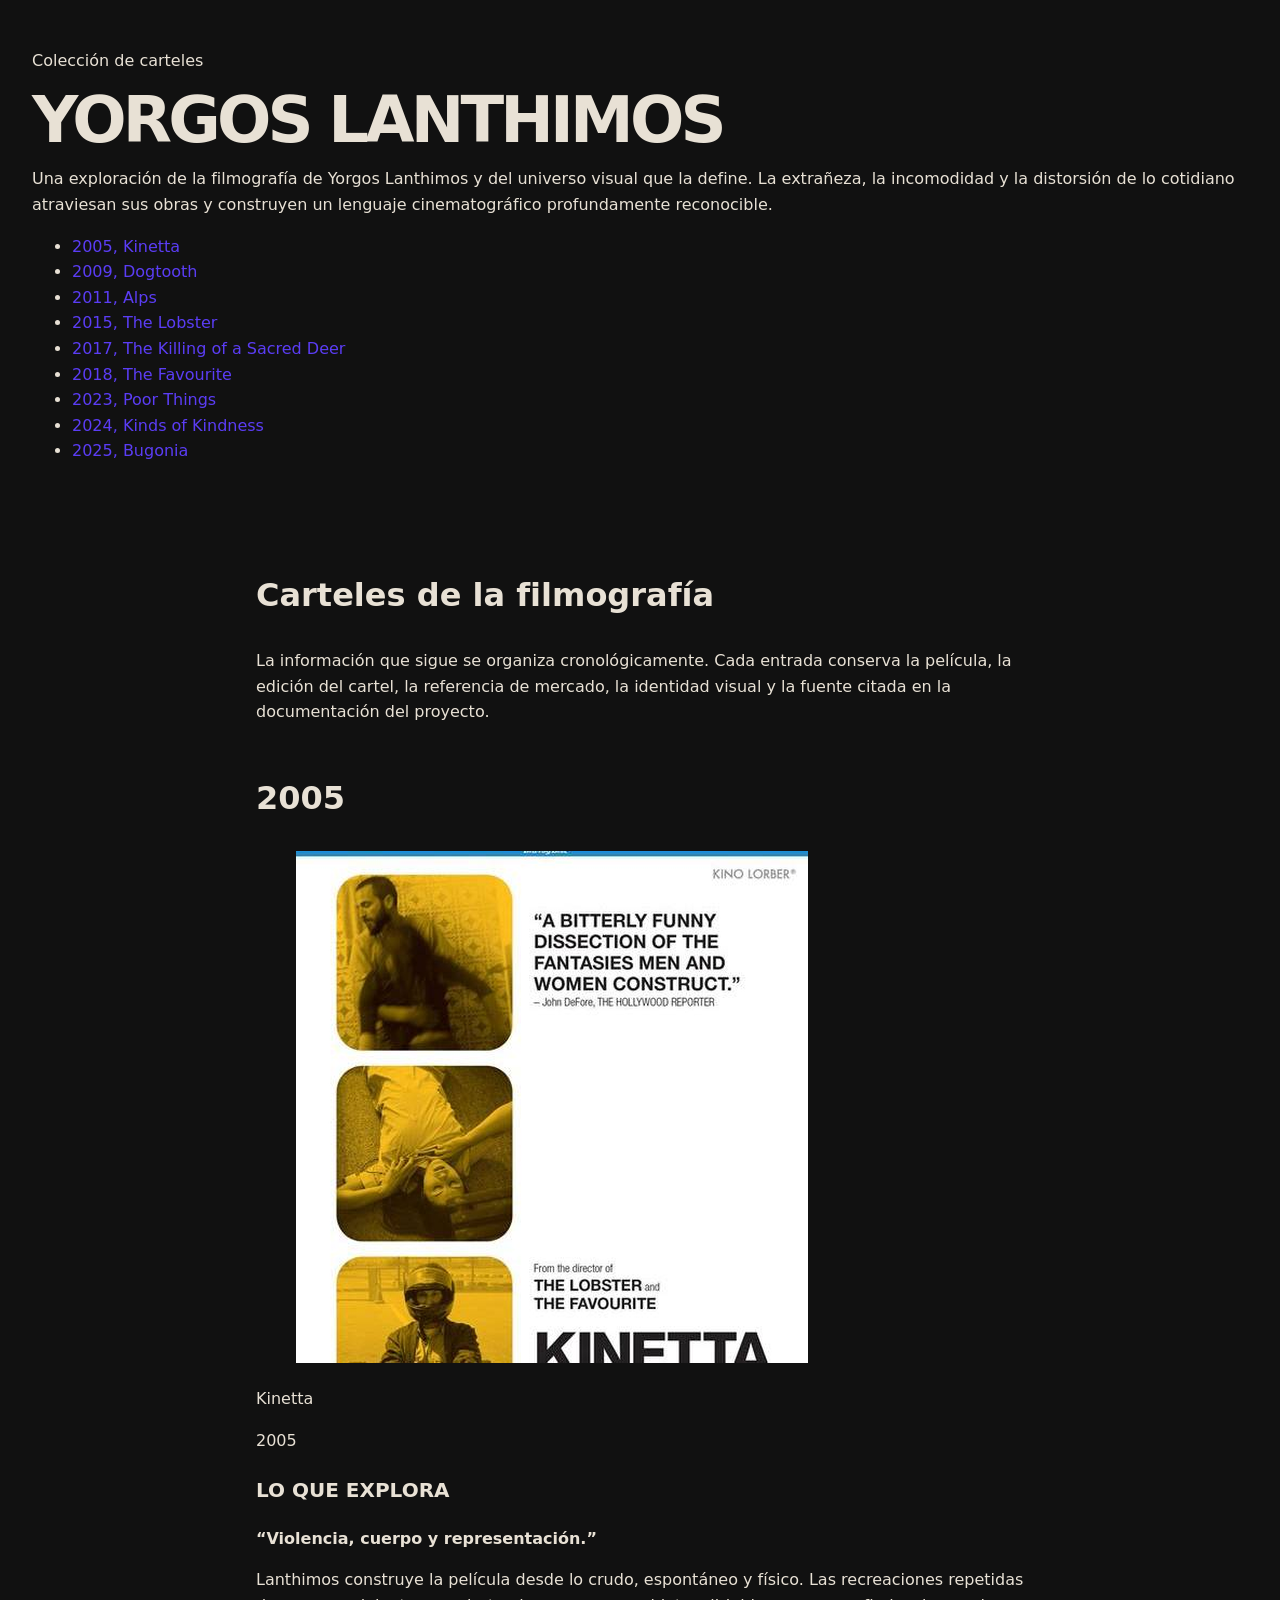
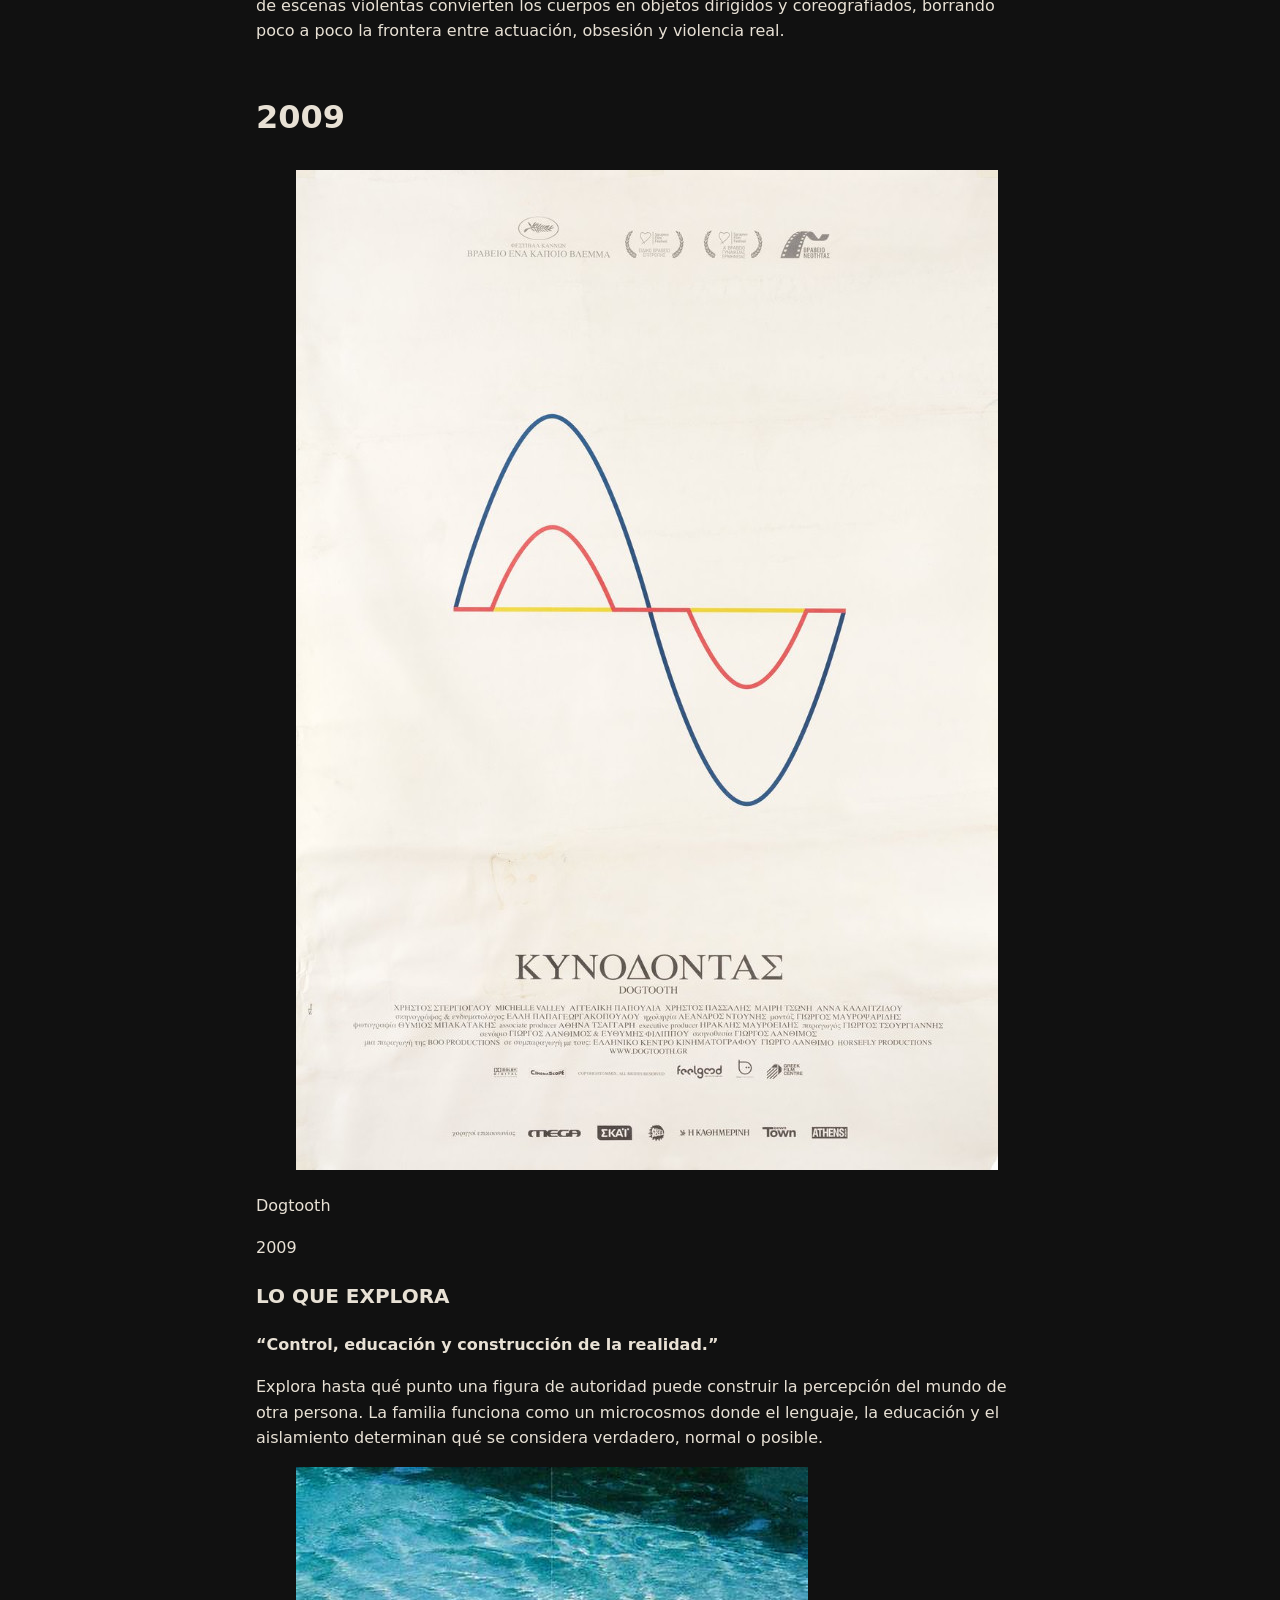
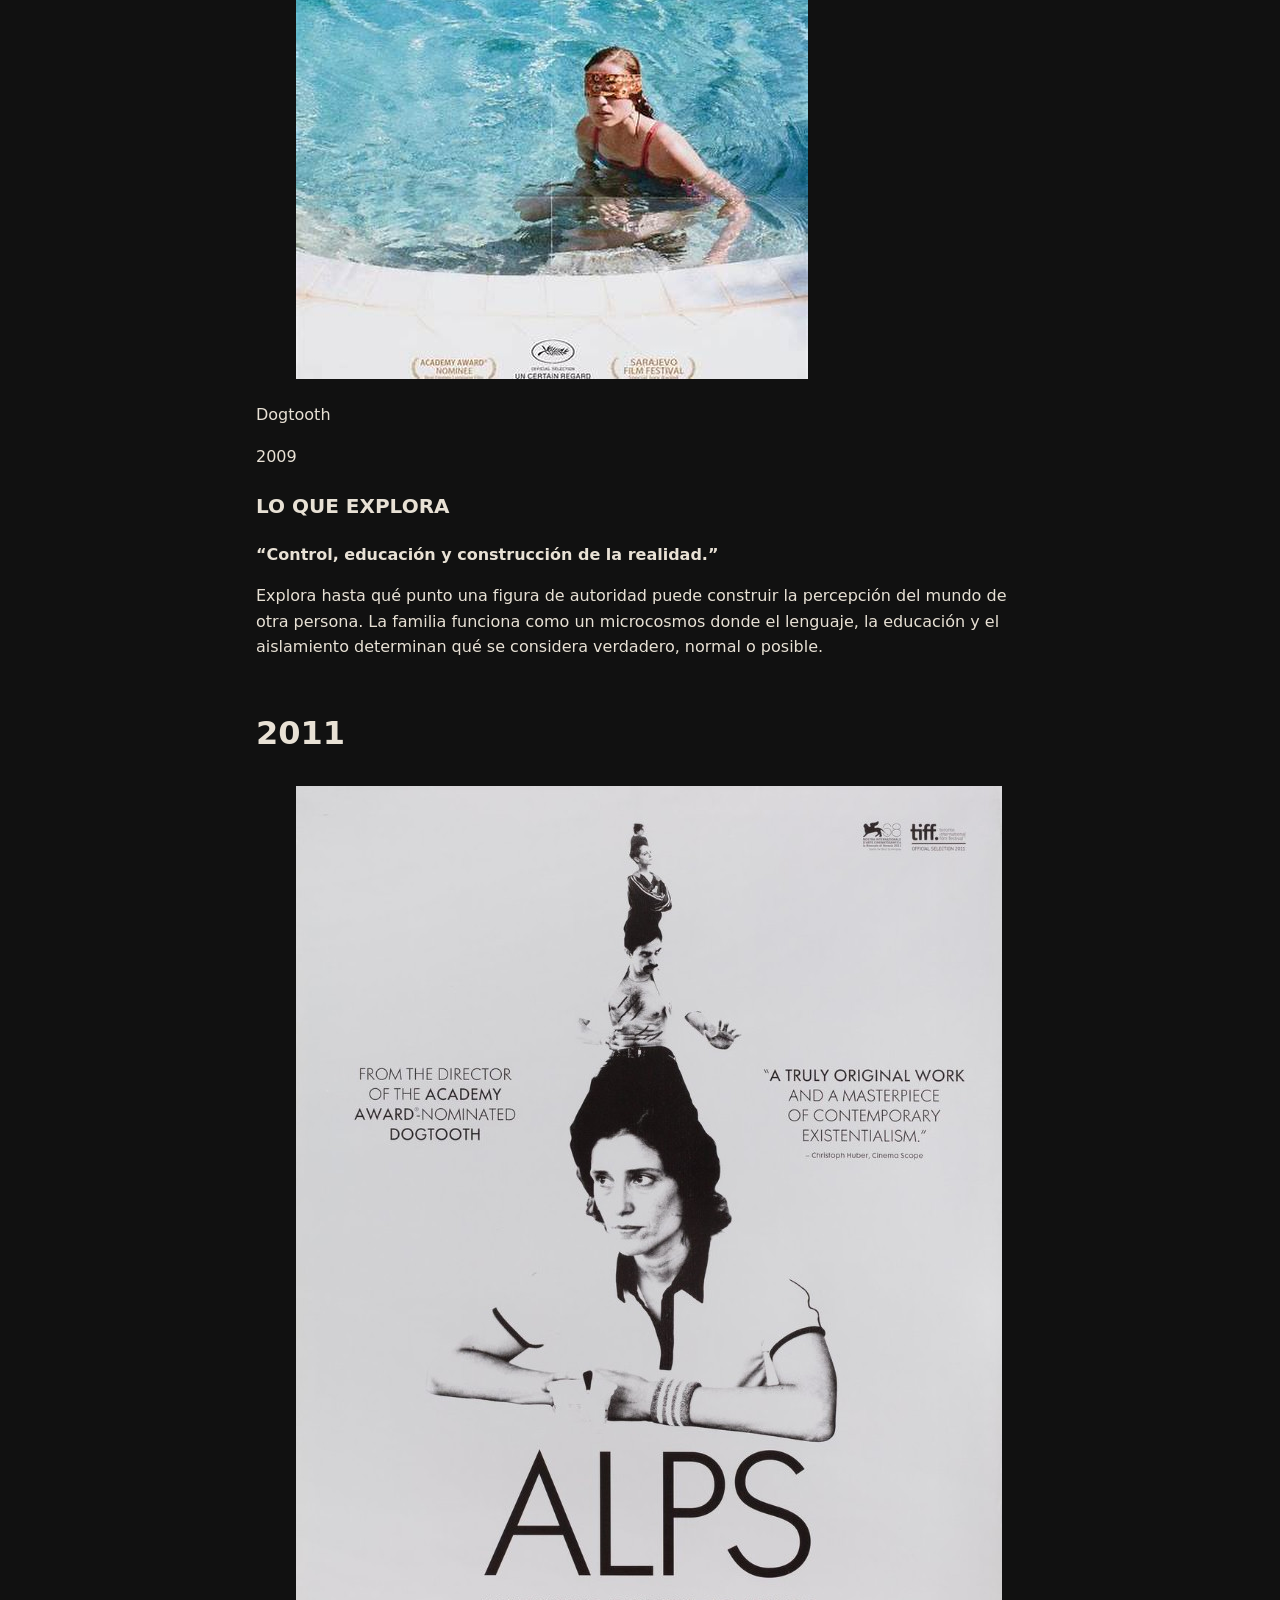
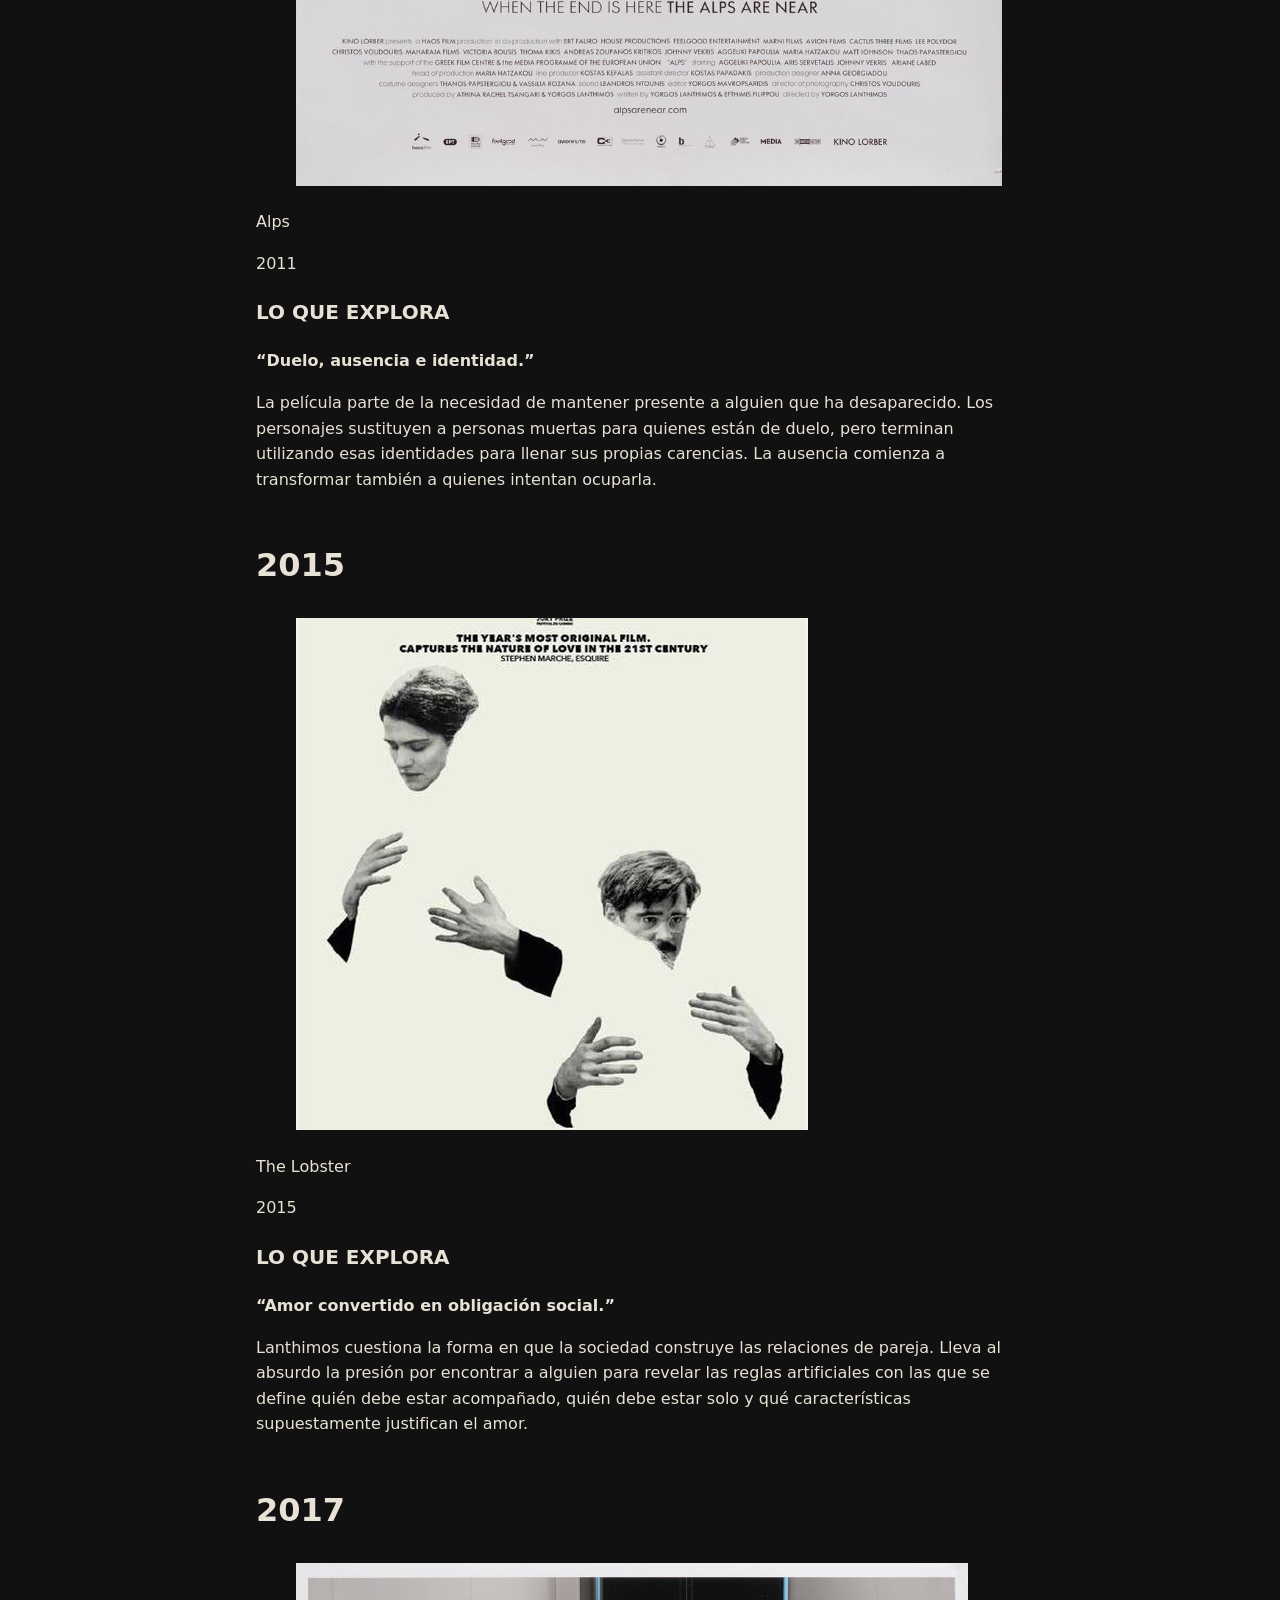
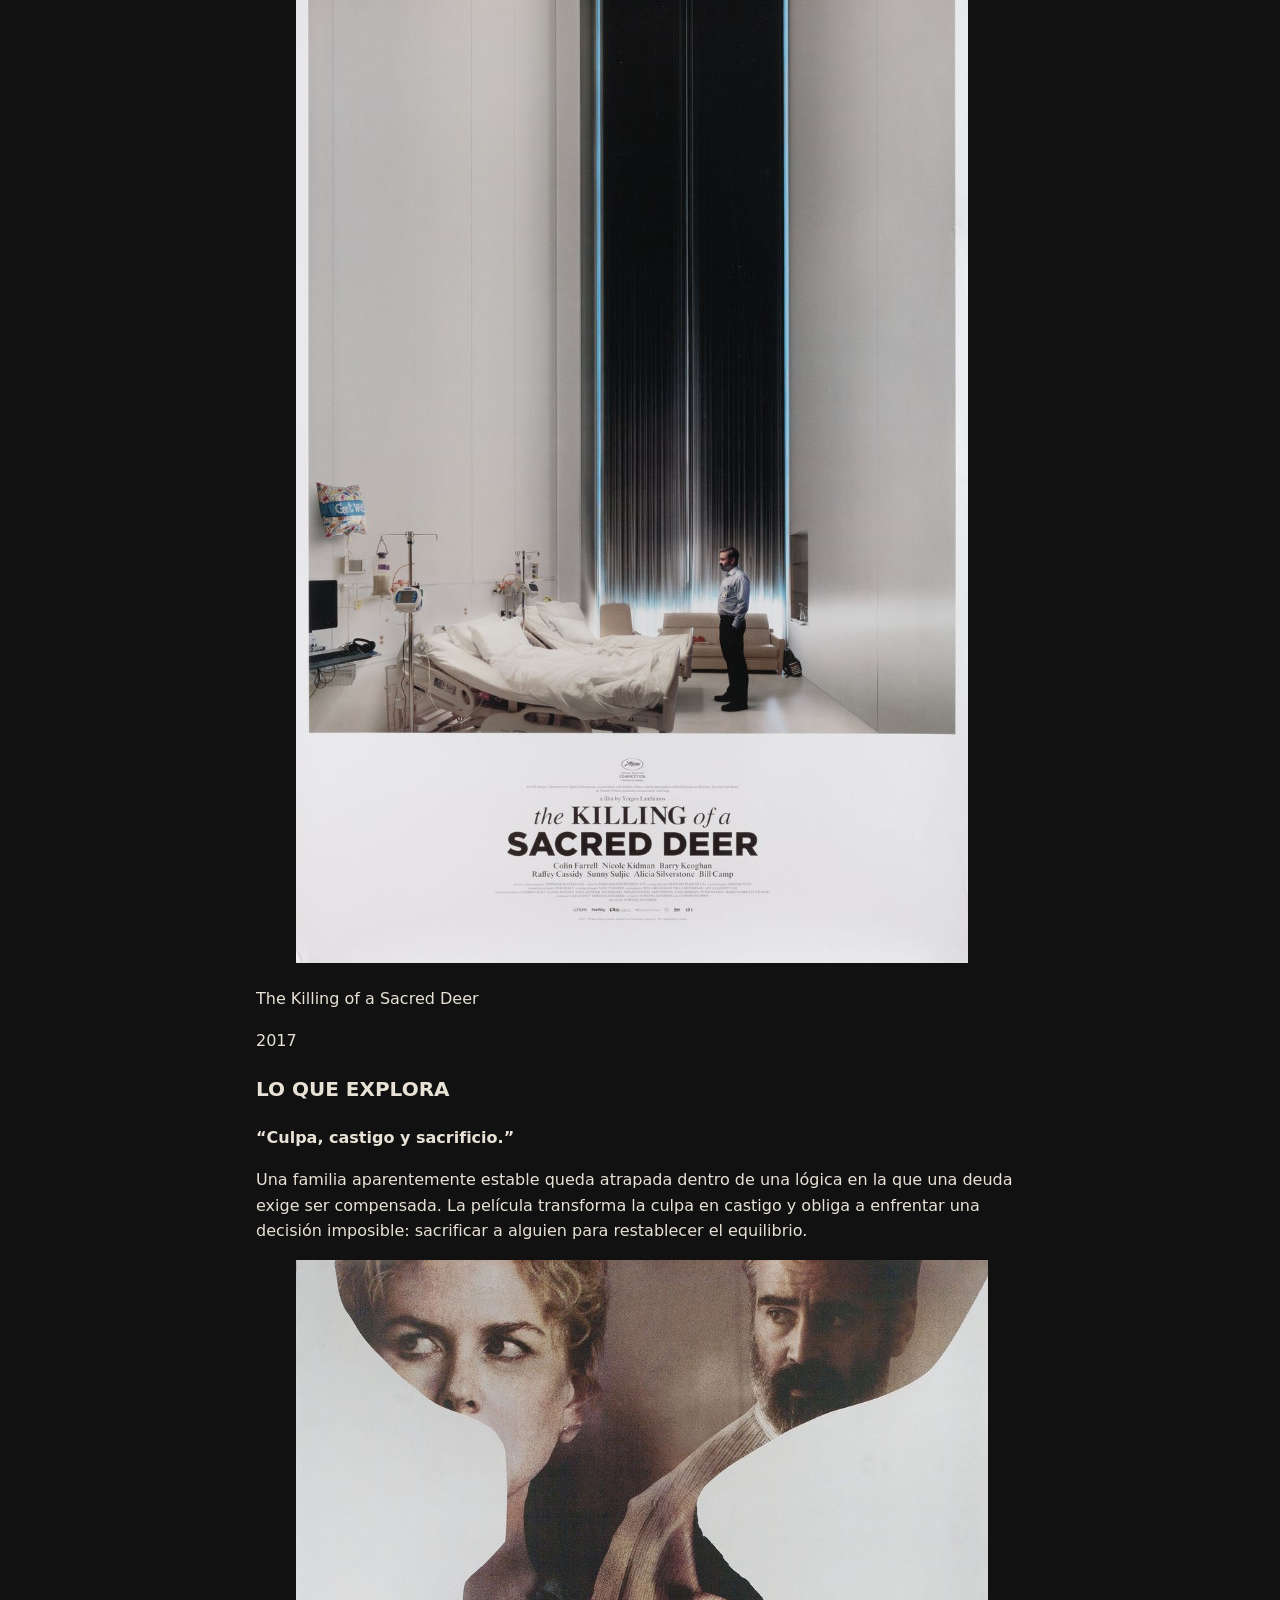
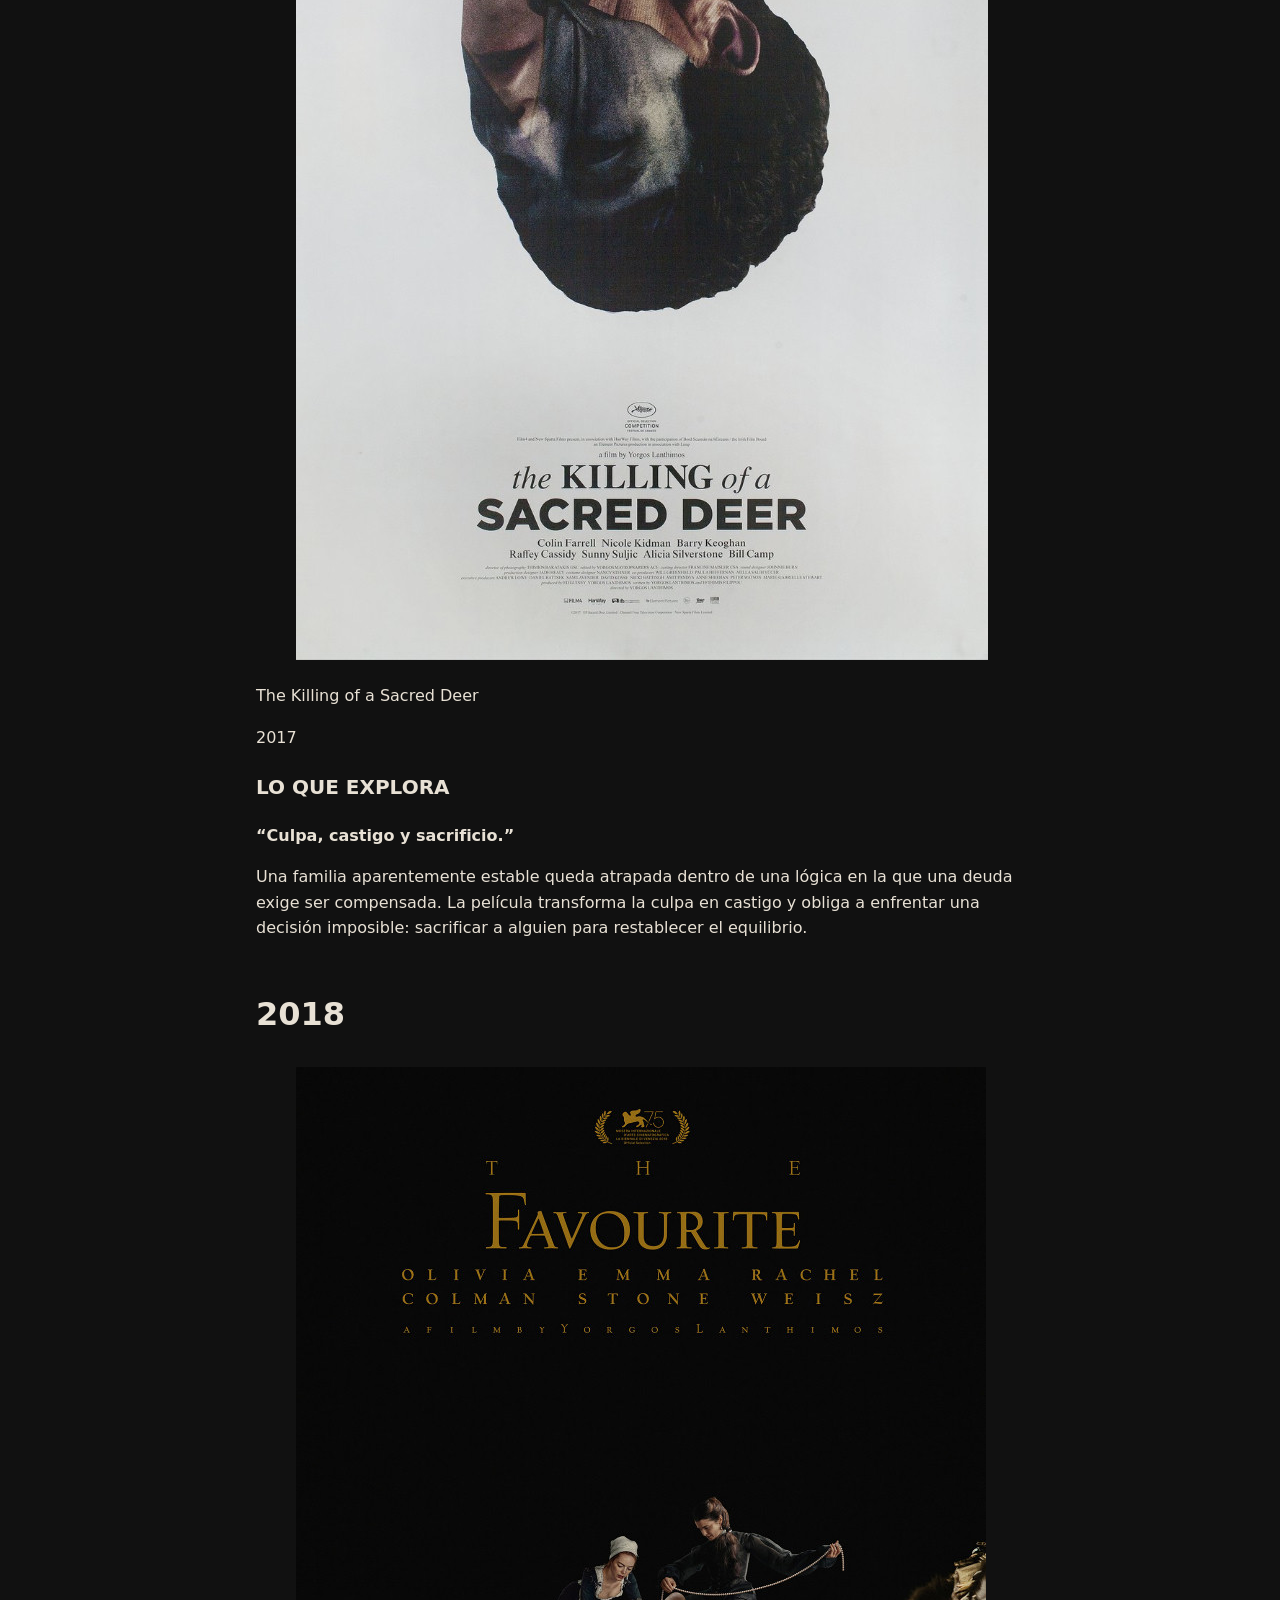
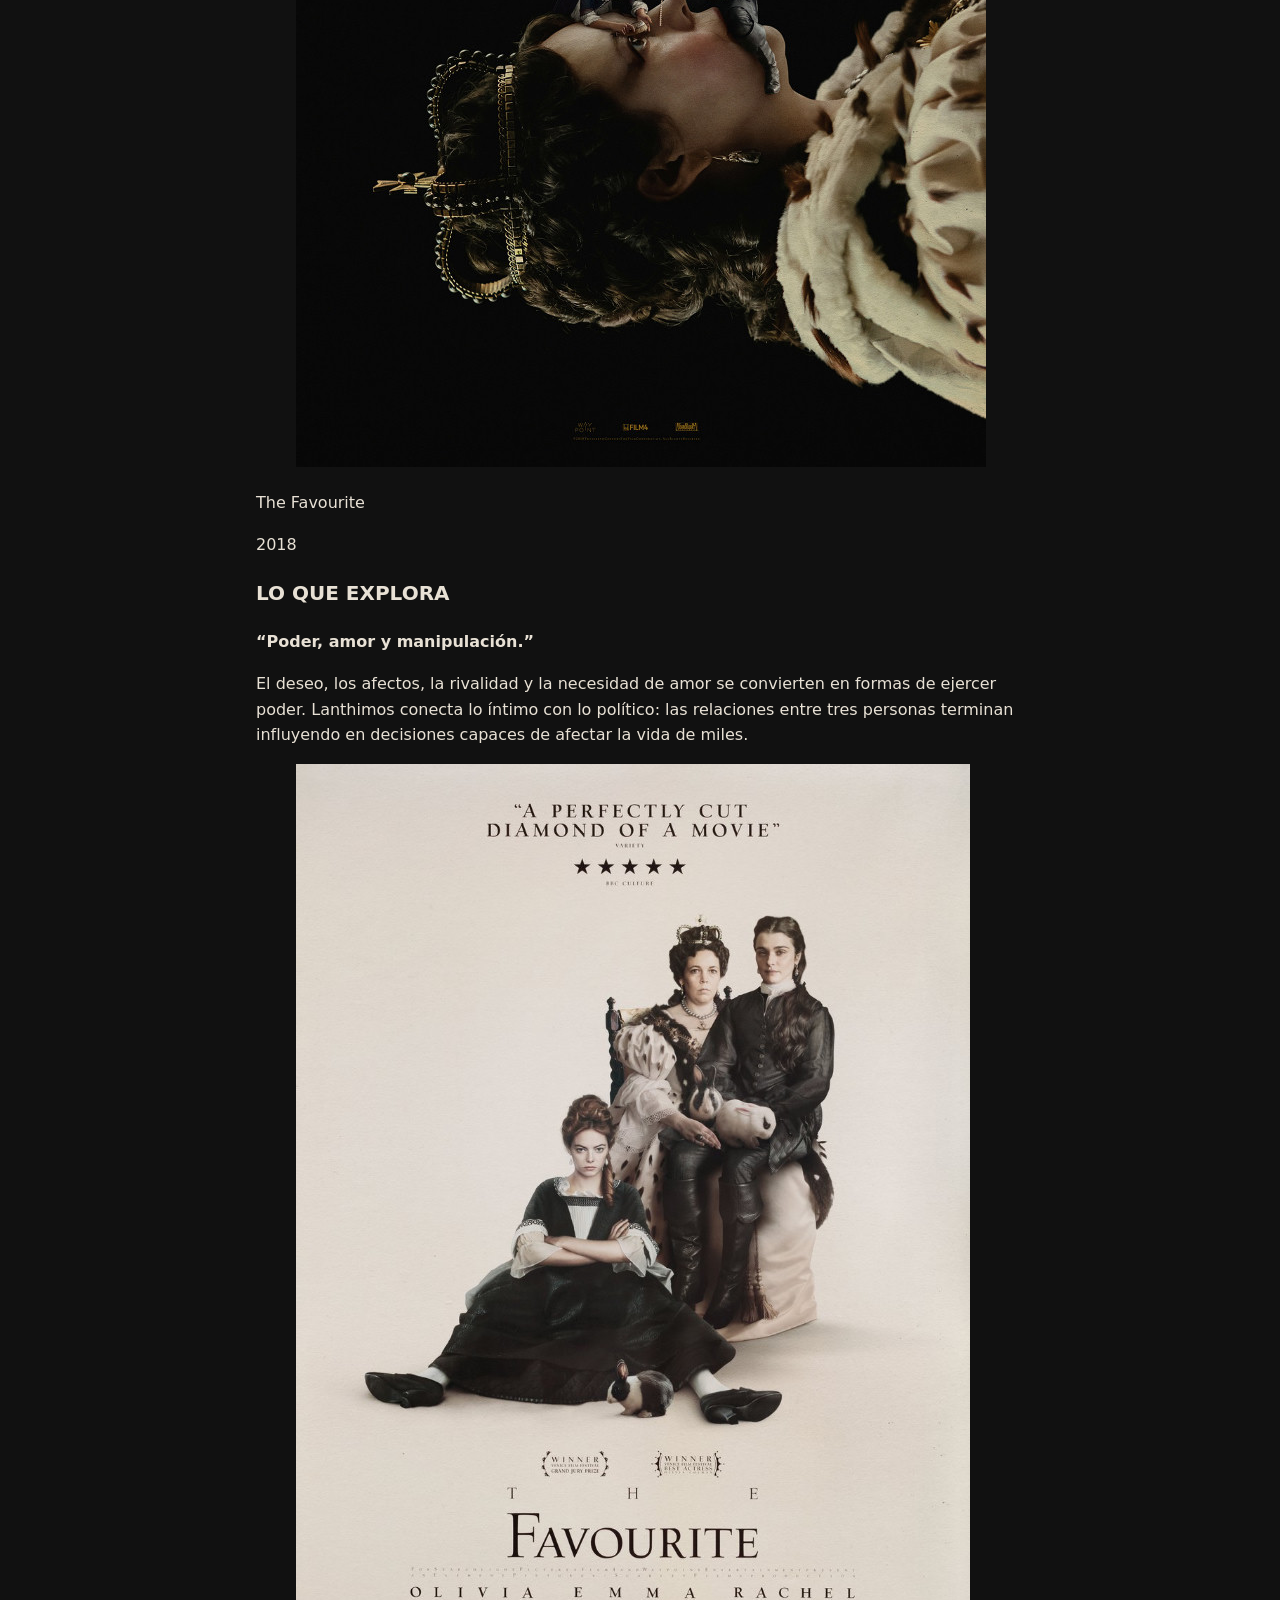
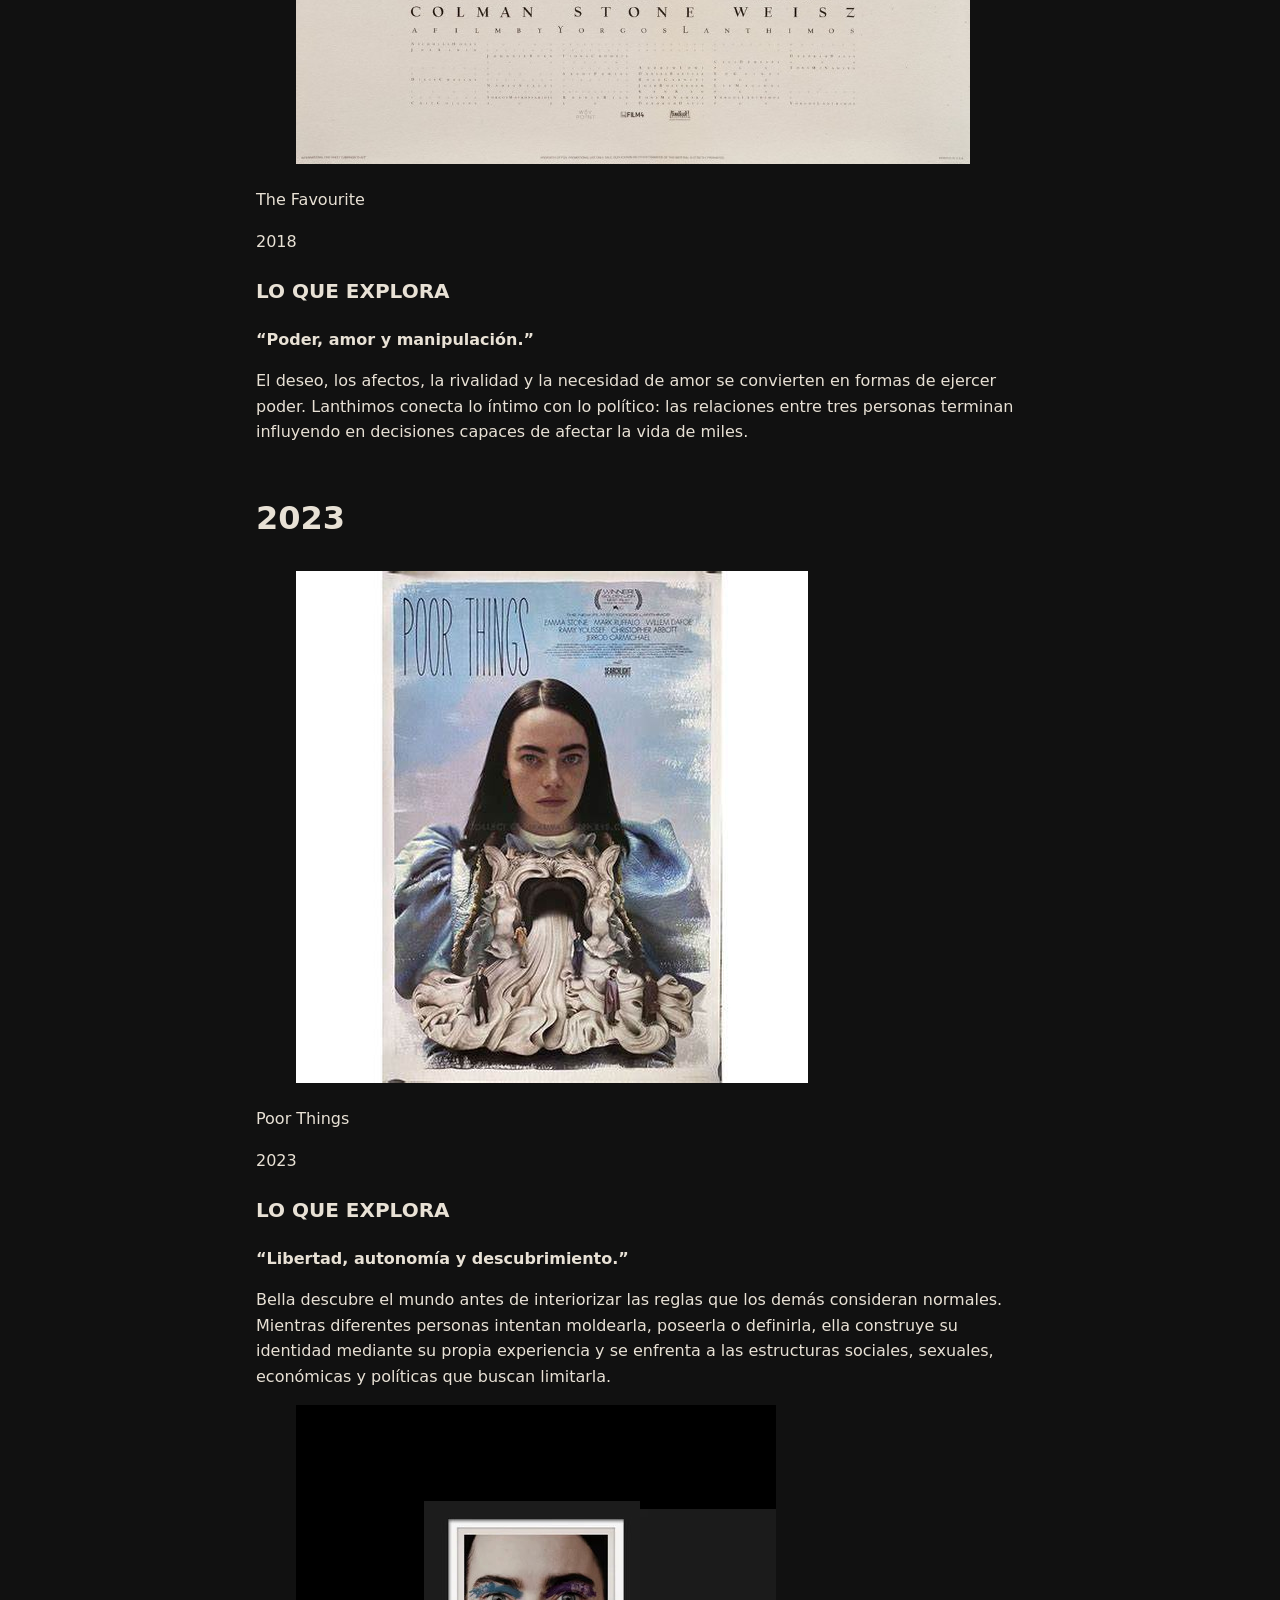
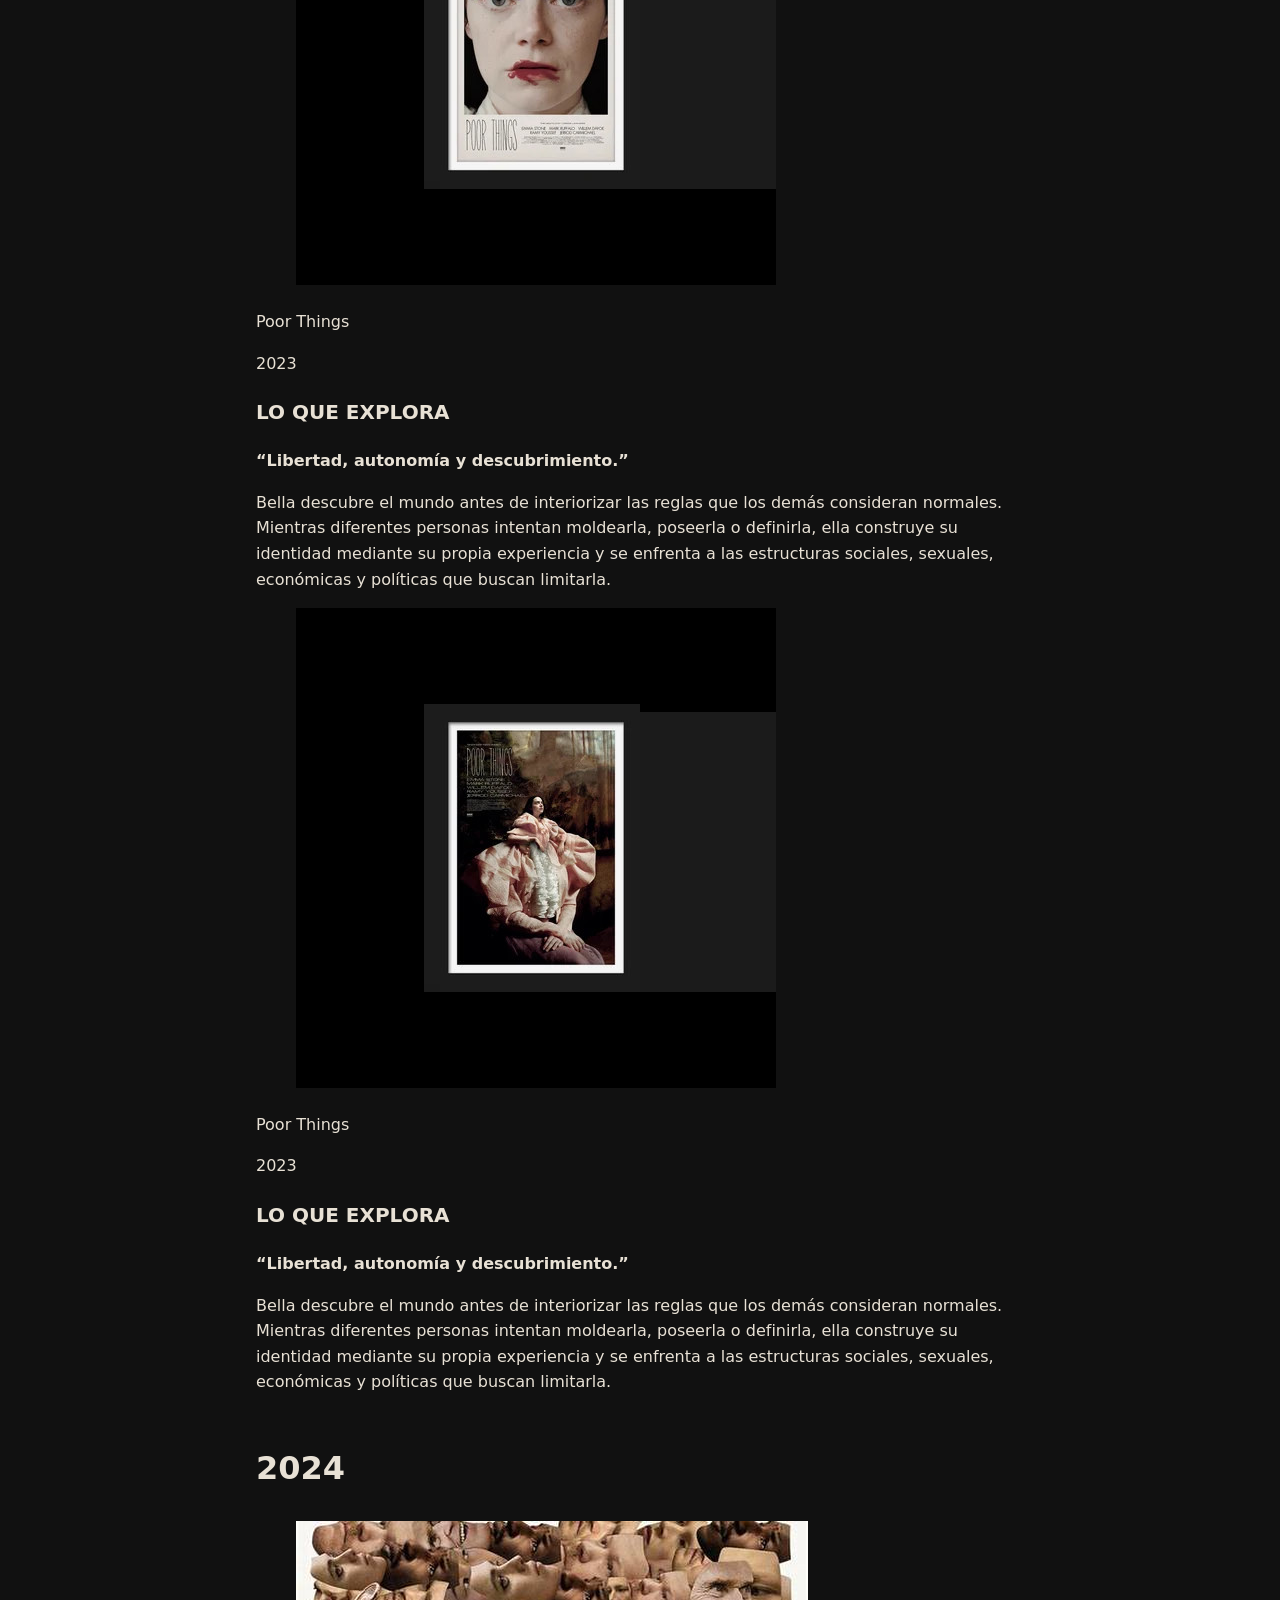
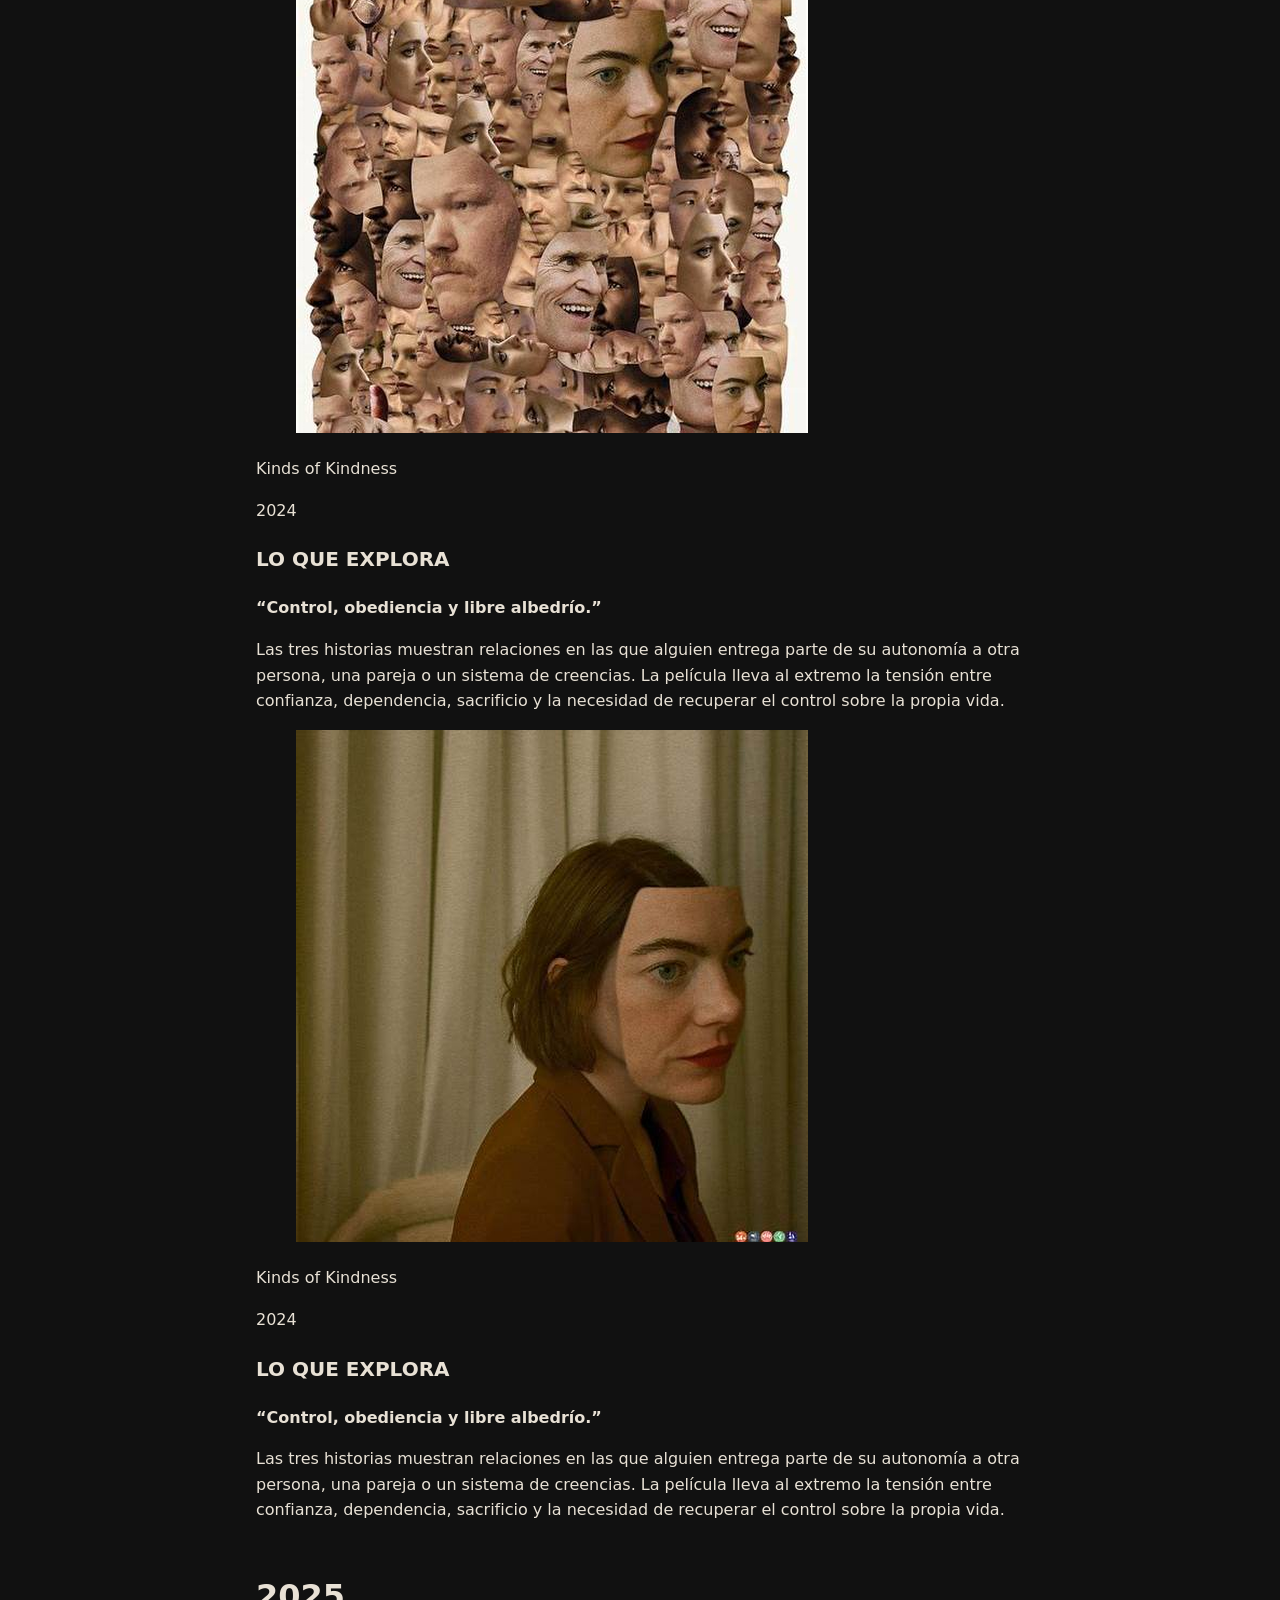
==== commit 9ef83116: "cambios" ====
--- a/index.html
+++ b/index.html
@@ -16,21 +16,21 @@
       <p class="eyebrow">Colección de carteles</p>
       <h1>Yorgos Lanthimos</h1>
       <p class="intro-text">
-        Filmografía organizada por año de estreno con carteles oficiales, alternativos y
-        materiales de distribución relacionados con la obra del director griego.
+        Una exploración de la filmografía de Yorgos Lanthimos y del universo visual que la define. La extrañeza, la incomodidad y la distorsión de lo cotidiano atraviesan sus obras y construyen un lenguaje cinematográfico profundamente reconocible.
+
       </p>
 
       <nav aria-label="Navegación por años">
         <ul class="year-nav">
-          <li><a href="#2005">2005</a></li>
-          <li><a href="#2009">2009</a></li>
-          <li><a href="#2011">2011</a></li>
-          <li><a href="#2015">2015</a></li>
-          <li><a href="#2017">2017</a></li>
-          <li><a href="#2018">2018</a></li>
-          <li><a href="#2023">2023</a></li>
-          <li><a href="#2024">2024</a></li>
-          <li><a href="#2025">2025</a></li>
+          <li><a href="#2005">2005, Kinetta</a></li>
+          <li><a href="#2009">2009, Dogtooth</a></li>
+          <li><a href="#2011">2011, Alps</a></li>
+          <li><a href="#2015">2015, The Lobster</a></li>
+          <li><a href="#2017">2017, The Killing of a Sacred Deer</a></li>
+          <li><a href="#2018">2018, The Favourite</a></li>
+          <li><a href="#2023">2023, Poor Things</a></li>
+          <li><a href="#2024">2024, Kinds of Kindness</a></li>
+          <li><a href="#2025">2025, Bugonia</a></li>
         </ul>
       </nav>
     </header>
@@ -58,33 +58,15 @@
             </figure>
             <div class="poster-copy">
               <p class="film-kicker">Kinetta</p>
-              <h3>Cartel de distribución de Kino Lorber</h3>
-              <dl class="poster-details">
-                <div>
-                  <dt>Año</dt>
-                  <dd>2005</dd>
-                </div>
-                <div>
-                  <dt>País / mercado</dt>
-                  <dd>Estados Unidos — material de distribución de Kino Lorber para el estreno estadounidense posterior de la película.</dd>
-                </div>
-                <div>
-                  <dt>Estudio / distribuidor</dt>
-                  <dd>Kino Lorber</dd>
-                </div>
-                <div>
-                  <dt>Tipografía</dt>
-                  <dd>Sans serif / display</dd>
-                </div>
-                <div>
-                  <dt>Características visuales</dt>
-                  <dd>Color dominante: amarillo ocre, blanco y negro. Tipo de imagen: fotografía / collage. Composición: asimétrica, modular y minimalista. Presencia humana: grupo, distribuido en fotografías separadas. Recursos visuales principales: repetición, recorte, retícula modular, tratamiento monocromático/duotono y esquinas redondeadas.</dd>
-                </div>
-                <div>
-                  <dt>Fuente</dt>
-                  <dd>Kino Lorber — Kinetta (página oficial con “Hi-Res Poster”)</dd>
-                </div>
-              </dl>
+              <p>2005</p>
+              <h3>LO QUE EXPLORA</h3>
+              <p><strong>“Violencia, cuerpo y representación.”</strong></p>
+              <p>
+                Lanthimos construye la película desde lo crudo, espontáneo y físico. Las
+                recreaciones repetidas de escenas violentas convierten los cuerpos en objetos
+                dirigidos y coreografiados, borrando poco a poco la frontera entre actuación,
+                obsesión y violencia real.
+              </p>
             </div>
           </article>
         </div>
@@ -103,33 +85,15 @@
             </figure>
             <div class="poster-copy">
               <p class="film-kicker">Dogtooth</p>
-              <h3>Cartel griego B1</h3>
-              <dl class="poster-details">
-                <div>
-                  <dt>Año</dt>
-                  <dd>2009</dd>
-                </div>
-                <div>
-                  <dt>País / mercado</dt>
-                  <dd>Grecia — cartel B1 griego. Dazed confirma que esta propuesta se publicó en Grecia y fue realizada para Cannes.</dd>
-                </div>
-                <div>
-                  <dt>Estudio / distribuidor</dt>
-                  <dd>Cartel griego de distribución / campaña de Cannes</dd>
-                </div>
-                <div>
-                  <dt>Tipografía</dt>
-                  <dd>Sans serif</dd>
-                </div>
-                <div>
-                  <dt>Características visuales</dt>
-                  <dd>Color dominante: crema, azul, rojo y amarillo. Tipo de imagen: gráfica abstracta. Composición: centrada y minimalista. Presencia humana: sin personas. Recursos visuales principales: abstracción, líneas curvas, repetición, distorsión gráfica y amplio espacio negativo.</dd>
-                </div>
-                <div>
-                  <dt>Fuente</dt>
-                  <dd>Posteritati — Dogtooth, original Greek B1; Dazed — entrevista con Vasilis Marmatakis</dd>
-                </div>
-              </dl>
+              <p>2009</p>
+              <h3>LO QUE EXPLORA</h3>
+              <p><strong>“Control, educación y construcción de la realidad.”</strong></p>
+              <p>
+                Explora hasta qué punto una figura de autoridad puede construir la percepción
+                del mundo de otra persona. La familia funciona como un microcosmos donde el
+                lenguaje, la educación y el aislamiento determinan qué se considera verdadero,
+                normal o posible.
+              </p>
             </div>
           </article>
 
@@ -143,33 +107,15 @@
             </figure>
             <div class="poster-copy">
               <p class="film-kicker">Dogtooth</p>
-              <h3>British Quad</h3>
-              <dl class="poster-details">
-                <div>
-                  <dt>Año</dt>
-                  <dd>2009</dd>
-                </div>
-                <div>
-                  <dt>País / mercado</dt>
-                  <dd>Reino Unido — British Quad (30 × 40 in).</dd>
-                </div>
-                <div>
-                  <dt>Estudio / distribuidor</dt>
-                  <dd>Cartel original británico</dd>
-                </div>
-                <div>
-                  <dt>Tipografía</dt>
-                  <dd>Sans serif / display condensada</dd>
-                </div>
-                <div>
-                  <dt>Características visuales</dt>
-                  <dd>Color dominante: turquesa, naranja y negro. Tipo de imagen: fotografía. Composición: asimétrica y saturada. Presencia humana: figura parcial. Recursos visuales principales: recorte fotográfico, bloques de color, contraste cromático, título a gran escala y jerarquía tipográfica fuerte.</dd>
-                </div>
-                <div>
-                  <dt>Fuente</dt>
-                  <dd>Posteritati — Dogtooth, original British Quad</dd>
-                </div>
-              </dl>
+              <p>2009</p>
+              <h3>LO QUE EXPLORA</h3>
+              <p><strong>“Control, educación y construcción de la realidad.”</strong></p>
+              <p>
+                Explora hasta qué punto una figura de autoridad puede construir la percepción
+                del mundo de otra persona. La familia funciona como un microcosmos donde el
+                lenguaje, la educación y el aislamiento determinan qué se considera verdadero,
+                normal o posible.
+              </p>
             </div>
           </article>
         </div>
@@ -188,33 +134,16 @@
             </figure>
             <div class="poster-copy">
               <p class="film-kicker">Alps</p>
-              <h3>U.S. One Sheet</h3>
-              <dl class="poster-details">
-                <div>
-                  <dt>Año</dt>
-                  <dd>2011</dd>
-                </div>
-                <div>
-                  <dt>País / mercado</dt>
-                  <dd>Estados Unidos — U.S. One Sheet (27 × 40 in).</dd>
-                </div>
-                <div>
-                  <dt>Estudio / distribuidor</dt>
-                  <dd>Cartel de distribución estadounidense</dd>
-                </div>
-                <div>
-                  <dt>Tipografía</dt>
-                  <dd>Sans serif / display</dd>
-                </div>
-                <div>
-                  <dt>Características visuales</dt>
-                  <dd>Color dominante: gris, negro y blanco. Tipo de imagen: fotografía / collage. Composición: centrada, vertical y minimalista. Presencia humana: grupo. Recursos visuales principales: superposición, recorte, alteración de escala, apilamiento vertical de figuras y monocromía.</dd>
-                </div>
-                <div>
-                  <dt>Fuente</dt>
-                  <dd>Posteritati — Alps, original U.S. One Sheet; Dazed — Marmatakis explica el cartel oficial de Alps</dd>
-                </div>
-              </dl>
+              <p>2011</p>
+              <h3>LO QUE EXPLORA</h3>
+              <p><strong>“Duelo, ausencia e identidad.”</strong></p>
+              <p>
+                La película parte de la necesidad de mantener presente a alguien que ha
+                desaparecido. Los personajes sustituyen a personas muertas para quienes están
+                de duelo, pero terminan utilizando esas identidades para llenar sus propias
+                carencias. La ausencia comienza a transformar también a quienes intentan
+                ocuparla.
+              </p>
             </div>
           </article>
         </div>
@@ -233,33 +162,15 @@
             </figure>
             <div class="poster-copy">
               <p class="film-kicker">The Lobster</p>
-              <h3>Cartel oficial</h3>
-              <dl class="poster-details">
-                <div>
-                  <dt>Año</dt>
-                  <dd>2015</dd>
-                </div>
-                <div>
-                  <dt>País / mercado</dt>
-                  <dd>Reino Unido e Irlanda — campaña de Picturehouse Entertainment y Element Distribution.</dd>
-                </div>
-                <div>
-                  <dt>Estudio / distribuidor</dt>
-                  <dd>Picturehouse Entertainment / Element Distribution</dd>
-                </div>
-                <div>
-                  <dt>Tipografía</dt>
-                  <dd>Sans serif — Avenir Next</dd>
-                </div>
-                <div>
-                  <dt>Características visuales</dt>
-                  <dd>Color dominante: crema / blanco roto, negro y escala de grises. Tipo de imagen: fotografía / collage. Composición: centrada y minimalista. Presencia humana: figura parcial. Recursos visuales principales: espacio negativo, recorte, fragmentación corporal, silueta ausente y contraste entre figura y vacío.</dd>
-                </div>
-                <div>
-                  <dt>Fuente</dt>
-                  <dd>Fonts In Use — The Lobster movie posters; RTÉ — distribución conjunta en Reino Unido e Irlanda</dd>
-                </div>
-              </dl>
+              <p>2015</p>
+              <h3>LO QUE EXPLORA</h3>
+              <p><strong>“Amor convertido en obligación social.”</strong></p>
+              <p>
+                Lanthimos cuestiona la forma en que la sociedad construye las relaciones de
+                pareja. Lleva al absurdo la presión por encontrar a alguien para revelar las
+                reglas artificiales con las que se define quién debe estar acompañado, quién
+                debe estar solo y qué características supuestamente justifican el amor.
+              </p>
             </div>
           </article>
         </div>
@@ -278,33 +189,15 @@
             </figure>
             <div class="poster-copy">
               <p class="film-kicker">The Killing of a Sacred Deer</p>
-              <h3>U.S. One Sheet del hospital</h3>
-              <dl class="poster-details">
-                <div>
-                  <dt>Año</dt>
-                  <dd>2017</dd>
-                </div>
-                <div>
-                  <dt>País / mercado</dt>
-                  <dd>Estados Unidos — U.S. One Sheet (27 × 40 in).</dd>
-                </div>
-                <div>
-                  <dt>Estudio / distribuidor</dt>
-                  <dd>Cartel oficial de distribución estadounidense</dd>
-                </div>
-                <div>
-                  <dt>Tipografía</dt>
-                  <dd>Serif + sans serif — Type Network identifica Times y Gotham</dd>
-                </div>
-                <div>
-                  <dt>Características visuales</dt>
-                  <dd>Color dominante: blanco, gris y negro. Tipo de imagen: fotografía / collage. Composición: centrada, casi simétrica y minimalista. Presencia humana: cuerpo completo. Recursos visuales principales: distorsión vertical, perspectiva extrema, alteración de escala, espacio negativo y estiramiento de la arquitectura hospitalaria.</dd>
-                </div>
-                <div>
-                  <dt>Fuente</dt>
-                  <dd>Posteritati — The Killing of a Sacred Deer, U.S. One Sheet; Type Network — ScreenFonts: November 2017</dd>
-                </div>
-              </dl>
+              <p>2017</p>
+              <h3>LO QUE EXPLORA</h3>
+              <p><strong>“Culpa, castigo y sacrificio.”</strong></p>
+              <p>
+                Una familia aparentemente estable queda atrapada dentro de una lógica en la
+                que una deuda exige ser compensada. La película transforma la culpa en
+                castigo y obliga a enfrentar una decisión imposible: sacrificar a alguien para
+                restablecer el equilibrio.
+              </p>
             </div>
           </article>
 
@@ -318,33 +211,15 @@
             </figure>
             <div class="poster-copy">
               <p class="film-kicker">The Killing of a Sacred Deer</p>
-              <h3>U.S. One Sheet, Style B</h3>
-              <dl class="poster-details">
-                <div>
-                  <dt>Año</dt>
-                  <dd>2017</dd>
-                </div>
-                <div>
-                  <dt>País / mercado</dt>
-                  <dd>Estados Unidos — U.S. One Sheet, Style B (27 × 41 in).</dd>
-                </div>
-                <div>
-                  <dt>Estudio / distribuidor</dt>
-                  <dd>Cartel alternativo de campaña</dd>
-                </div>
-                <div>
-                  <dt>Tipografía</dt>
-                  <dd>Serif + sans serif</dd>
-                </div>
-                <div>
-                  <dt>Características visuales</dt>
-                  <dd>Color dominante: gris pálido, negro y tonos piel. Tipo de imagen: fotografía / collage. Composición: centrada y minimalista. Presencia humana: grupo — rostros y figuras parciales. Recursos visuales principales: inversión, superposición, recorte, fragmentación de rostros y orientación boca abajo.</dd>
-                </div>
-                <div>
-                  <dt>Fuente</dt>
-                  <dd>Posteritati — The Killing of a Sacred Deer, Style B; Dazed — Marmatakis explica la segunda pieza oficial</dd>
-                </div>
-              </dl>
+              <p>2017</p>
+              <h3>LO QUE EXPLORA</h3>
+              <p><strong>“Culpa, castigo y sacrificio.”</strong></p>
+              <p>
+                Una familia aparentemente estable queda atrapada dentro de una lógica en la
+                que una deuda exige ser compensada. La película transforma la culpa en
+                castigo y obliga a enfrentar una decisión imposible: sacrificar a alguien para
+                restablecer el equilibrio.
+              </p>
             </div>
           </article>
         </div>
@@ -363,33 +238,15 @@
             </figure>
             <div class="poster-copy">
               <p class="film-kicker">The Favourite</p>
-              <h3>Cartel principal del Reino Unido</h3>
-              <dl class="poster-details">
-                <div>
-                  <dt>Año</dt>
-                  <dd>2018</dd>
-                </div>
-                <div>
-                  <dt>País / mercado</dt>
-                  <dd>Reino Unido — cartel principal británico.</dd>
-                </div>
-                <div>
-                  <dt>Estudio / distribuidor</dt>
-                  <dd>Campaña del Reino Unido</dd>
-                </div>
-                <div>
-                  <dt>Tipografía</dt>
-                  <dd>Serif / display — la campaña utiliza Village en el key art de Marmatakis</dd>
-                </div>
-                <div>
-                  <dt>Características visuales</dt>
-                  <dd>Color dominante: negro, tonos piel, blanco / crema y dorado. Tipo de imagen: fotografía / collage. Composición: asimétrica y minimalista. Presencia humana: grupo. Recursos visuales principales: alteración extrema de escala, rotación, superposición, recorte, miniaturización de figuras y amplio espacio negativo.</dd>
-                </div>
-                <div>
-                  <dt>Fuente</dt>
-                  <dd>Dazed — The Favourite, “the main one in the UK”; Fonts In Use — The Favourite movie poster</dd>
-                </div>
-              </dl>
+              <p>2018</p>
+              <h3>LO QUE EXPLORA</h3>
+              <p><strong>“Poder, amor y manipulación.”</strong></p>
+              <p>
+                El deseo, los afectos, la rivalidad y la necesidad de amor se convierten en
+                formas de ejercer poder. Lanthimos conecta lo íntimo con lo político: las
+                relaciones entre tres personas terminan influyendo en decisiones capaces de
+                afectar la vida de miles.
+              </p>
             </div>
           </article>
 
@@ -403,33 +260,15 @@
             </figure>
             <div class="poster-copy">
               <p class="film-kicker">The Favourite</p>
-              <h3>U.S. One Sheet</h3>
-              <dl class="poster-details">
-                <div>
-                  <dt>Año</dt>
-                  <dd>2018</dd>
-                </div>
-                <div>
-                  <dt>País / mercado</dt>
-                  <dd>Estados Unidos — U.S. One Sheet (27 × 40 in); Posteritati lo describe además como “international one sheet”.</dd>
-                </div>
-                <div>
-                  <dt>Estudio / distribuidor</dt>
-                  <dd>Cartel internacional estadounidense</dd>
-                </div>
-                <div>
-                  <dt>Tipografía</dt>
-                  <dd>Serif / display</dd>
-                </div>
-                <div>
-                  <dt>Características visuales</dt>
-                  <dd>Color dominante: crema, negro, dorado y tonos piel. Tipo de imagen: fotografía / collage. Composición: asimétrica y minimalista. Presencia humana: grupo. Recursos visuales principales: marco rectangular, superposición, recorte, alteración de escala, espacio negativo y presencia de conejos como motivo visual.</dd>
-                </div>
-                <div>
-                  <dt>Fuente</dt>
-                  <dd>Posteritati — The Favourite, original U.S. One Sheet</dd>
-                </div>
-              </dl>
+              <p>2018</p>
+              <h3>LO QUE EXPLORA</h3>
+              <p><strong>“Poder, amor y manipulación.”</strong></p>
+              <p>
+                El deseo, los afectos, la rivalidad y la necesidad de amor se convierten en
+                formas de ejercer poder. Lanthimos conecta lo íntimo con lo político: las
+                relaciones entre tres personas terminan influyendo en decisiones capaces de
+                afectar la vida de miles.
+              </p>
             </div>
           </article>
         </div>
@@ -448,33 +287,16 @@
             </figure>
             <div class="poster-copy">
               <p class="film-kicker">Poor Things</p>
-              <h3>French Petite</h3>
-              <dl class="poster-details">
-                <div>
-                  <dt>Año</dt>
-                  <dd>2023</dd>
-                </div>
-                <div>
-                  <dt>País / mercado</dt>
-                  <dd>Francia — French Petite (16 × 24 in).</dd>
-                </div>
-                <div>
-                  <dt>Estudio / distribuidor</dt>
-                  <dd>Cartel francés</dd>
-                </div>
-                <div>
-                  <dt>Tipografía</dt>
-                  <dd>Display</dd>
-                </div>
-                <div>
-                  <dt>Características visuales</dt>
-                  <dd>Color dominante: negro, tonos piel, azul / morado y rojo. Tipo de imagen: fotografía / collage. Composición: centrada y minimalista. Presencia humana: rostro. Recursos visuales principales: primerísimo primer plano, recorte, maquillaje corrido, textura y fuerte contraste cromático.</dd>
-                </div>
-                <div>
-                  <dt>Fuente</dt>
-                  <dd>Posteritati — Poor Things, original French Petite</dd>
-                </div>
-              </dl>
+              <p>2023</p>
+              <h3>LO QUE EXPLORA</h3>
+              <p><strong>“Libertad, autonomía y descubrimiento.”</strong></p>
+              <p>
+                Bella descubre el mundo antes de interiorizar las reglas que los demás
+                consideran normales. Mientras diferentes personas intentan moldearla, poseerla
+                o definirla, ella construye su identidad mediante su propia experiencia y se
+                enfrenta a las estructuras sociales, sexuales, económicas y políticas que buscan
+                limitarla.
+              </p>
             </div>
           </article>
 
@@ -488,33 +310,16 @@
             </figure>
             <div class="poster-copy">
               <p class="film-kicker">Poor Things</p>
-              <h3>Japanese B5 Chirashi</h3>
-              <dl class="poster-details">
-                <div>
-                  <dt>Año</dt>
-                  <dd>2023</dd>
-                </div>
-                <div>
-                  <dt>País / mercado</dt>
-                  <dd>Japón — J B5 Chirashi (7 × 10 in), dos caras.</dd>
-                </div>
-                <div>
-                  <dt>Estudio / distribuidor</dt>
-                  <dd>Searchlight Pictures Japan</dd>
-                </div>
-                <div>
-                  <dt>Tipografía</dt>
-                  <dd>Display</dd>
-                </div>
-                <div>
-                  <dt>Características visuales</dt>
-                  <dd>Color dominante: azul claro, blanco, crema y tonos piel. Tipo de imagen: fotografía / collage. Composición: centrada y simétrica. Presencia humana: figura parcial. Recursos visuales principales: superposición, recorte, integración anatómica y arquitectónica, alteración de escala y pequeñas figuras incorporadas al cuerpo/vestuario.</dd>
-                </div>
-                <div>
-                  <dt>Fuente</dt>
-                  <dd>Posteritati — Poor Things, original Japanese B5 Chirashi; Searchlight Pictures Japan — visual oficial japonés</dd>
-                </div>
-              </dl>
+              <p>2023</p>
+              <h3>LO QUE EXPLORA</h3>
+              <p><strong>“Libertad, autonomía y descubrimiento.”</strong></p>
+              <p>
+                Bella descubre el mundo antes de interiorizar las reglas que los demás
+                consideran normales. Mientras diferentes personas intentan moldearla, poseerla
+                o definirla, ella construye su identidad mediante su propia experiencia y se
+                enfrenta a las estructuras sociales, sexuales, económicas y políticas que buscan
+                limitarla.
+              </p>
             </div>
           </article>
 
@@ -528,33 +333,16 @@
             </figure>
             <div class="poster-copy">
               <p class="film-kicker">Poor Things</p>
-              <h3>Versión de campaña</h3>
-              <dl class="poster-details">
-                <div>
-                  <dt>Año</dt>
-                  <dd>2023</dd>
-                </div>
-                <div>
-                  <dt>País / mercado</dt>
-                  <dd>Material promocional de campaña / mercado internacional.</dd>
-                </div>
-                <div>
-                  <dt>Estudio / distribuidor</dt>
-                  <dd>Campaña promocional</dd>
-                </div>
-                <div>
-                  <dt>Tipografía</dt>
-                  <dd>Display</dd>
-                </div>
-                <div>
-                  <dt>Características visuales</dt>
-                  <dd>La documentación del proyecto incluye esta pieza como parte de la colección de carteles de Poor Things y su composición se integra dentro del mismo sistema visual de la campaña.</dd>
-                </div>
-                <div>
-                  <dt>Fuente</dt>
-                  <dd>Archivo del proyecto / material de la campaña de Poor Things</dd>
-                </div>
-              </dl>
+              <p>2023</p>
+              <h3>LO QUE EXPLORA</h3>
+              <p><strong>“Libertad, autonomía y descubrimiento.”</strong></p>
+              <p>
+                Bella descubre el mundo antes de interiorizar las reglas que los demás
+                consideran normales. Mientras diferentes personas intentan moldearla, poseerla
+                o definirla, ella construye su identidad mediante su propia experiencia y se
+                enfrenta a las estructuras sociales, sexuales, económicas y políticas que buscan
+                limitarla.
+              </p>
             </div>
           </article>
         </div>
@@ -573,33 +361,15 @@
             </figure>
             <div class="poster-copy">
               <p class="film-kicker">Kinds of Kindness</p>
-              <h3>U.S. One Sheet</h3>
-              <dl class="poster-details">
-                <div>
-                  <dt>Año</dt>
-                  <dd>2024</dd>
-                </div>
-                <div>
-                  <dt>País / mercado</dt>
-                  <dd>Estados Unidos — U.S. One Sheet (27 × 40 in).</dd>
-                </div>
-                <div>
-                  <dt>Estudio / distribuidor</dt>
-                  <dd>Cartel original estadounidense</dd>
-                </div>
-                <div>
-                  <dt>Tipografía</dt>
-                  <dd>Display</dd>
-                </div>
-                <div>
-                  <dt>Características visuales</dt>
-                  <dd>Color dominante: negro, azul, verde, amarillo y rojo. Tipo de imagen: fotografía / collage. Composición: centrada, geométrica y asimétrica. Presencia humana: figura parcial — manos. Recursos visuales principales: superposición, recorte, divisiones geométricas, objetos aislados, alteración de escala y fragmentación corporal.</dd>
-                </div>
-                <div>
-                  <dt>Fuente</dt>
-                  <dd>Posteritati — Kinds of Kindness, original U.S. One Sheet</dd>
-                </div>
-              </dl>
+              <p>2024</p>
+              <h3>LO QUE EXPLORA</h3>
+              <p><strong>“Control, obediencia y libre albedrío.”</strong></p>
+              <p>
+                Las tres historias muestran relaciones en las que alguien entrega parte de su
+                autonomía a otra persona, una pareja o un sistema de creencias. La película
+                lleva al extremo la tensión entre confianza, dependencia, sacrificio y la
+                necesidad de recuperar el control sobre la propia vida.
+              </p>
             </div>
           </article>
 
@@ -613,33 +383,15 @@
             </figure>
             <div class="poster-copy">
               <p class="film-kicker">Kinds of Kindness</p>
-              <h3>Versión alternativa</h3>
-              <dl class="poster-details">
-                <div>
-                  <dt>Año</dt>
-                  <dd>2024</dd>
-                </div>
-                <div>
-                  <dt>País / mercado</dt>
-                  <dd>Material alternativo de campaña.</dd>
-                </div>
-                <div>
-                  <dt>Estudio / distribuidor</dt>
-                  <dd>Campaña promocional</dd>
-                </div>
-                <div>
-                  <dt>Tipografía</dt>
-                  <dd>Display</dd>
-                </div>
-                <div>
-                  <dt>Características visuales</dt>
-                  <dd>La pieza documentada se conecta con el mismo sistema visual de la campaña y mantiene la lógica de recorte, superposición y fragmentación corporal del cartel principal.</dd>
-                </div>
-                <div>
-                  <dt>Fuente</dt>
-                  <dd>Archivo del proyecto / material promocional de Kinds of Kindness</dd>
-                </div>
-              </dl>
+              <p>2024</p>
+              <h3>LO QUE EXPLORA</h3>
+              <p><strong>“Control, obediencia y libre albedrío.”</strong></p>
+              <p>
+                Las tres historias muestran relaciones en las que alguien entrega parte de su
+                autonomía a otra persona, una pareja o un sistema de creencias. La película
+                lleva al extremo la tensión entre confianza, dependencia, sacrificio y la
+                necesidad de recuperar el control sobre la propia vida.
+              </p>
             </div>
           </article>
         </div>
@@ -658,33 +410,17 @@
             </figure>
             <div class="poster-copy">
               <p class="film-kicker">Bugonia</p>
-              <h3>U.S. One Sheet</h3>
-              <dl class="poster-details">
-                <div>
-                  <dt>Año</dt>
-                  <dd>2025</dd>
-                </div>
-                <div>
-                  <dt>País / mercado</dt>
-                  <dd>Estados Unidos — U.S. One Sheet (27 × 41 in).</dd>
-                </div>
-                <div>
-                  <dt>Estudio / distribuidor</dt>
-                  <dd>Cartel oficial estadounidense</dd>
-                </div>
-                <div>
-                  <dt>Tipografía</dt>
-                  <dd>Display geométrica</dd>
-                </div>
-                <div>
-                  <dt>Características visuales</dt>
-                  <dd>Color dominante: rojo, amarillo / miel, beige y negro. Tipo de imagen: fotografía / collage. Composición: centrada y saturada. Presencia humana: rostro. Recursos visuales principales: rotación, superposición, textura líquida, recorte, distorsión y capas translúcidas sobre el rostro.</dd>
-                </div>
-                <div>
-                  <dt>Fuente</dt>
-                  <dd>Posteritati — Bugonia, original U.S. One Sheet; IMP Awards — Bugonia poster #1</dd>
-                </div>
-              </dl>
+              <p>2025</p>
+              <h3>LO QUE EXPLORA</h3>
+              <p><strong>“Verdad, creencia y percepción de la realidad.”</strong></p>
+              <p>
+                La película enfrenta distintas formas de construir la verdad. Más que hablar
+                únicamente de teorías de conspiración, explora qué ocurre cuando dos personas
+                dejan de compartir una misma realidad y cada una interpreta los hechos desde
+                su propio sistema de creencias. El espectador también debe decidir
+                constantemente qué cree, qué considera prueba y quién puede definir lo
+                verdadero.
+              </p>
             </div>
           </article>
         </div>
--- a/css/style.css
+++ b/css/style.css
@@ -8,8 +8,16 @@
 */
 
 :root {
-  --color-background: #f4f4f0;
-  --color-text: #171717;
+
+  --paper: #f3f1ed;
+  --paper-strong: #e9e4dc;
+  --ink: #111111;
+  --muted: #5a5a5a;
+  --line: #d9d1c6;
+  --panel: #faf9f7;
+
+  --color-background: var(--ink);
+  --color-text: #E8E1D5;
   --color-accent: #5b3df5;
 
   --font-family-base: system-ui, Arial, Helvetica, sans-serif;
@@ -19,12 +27,6 @@
   --font-size-h2: 2rem;
   --font-size-h3: 1.25rem;
 
-  --paper: #f3f1ed;
-  --paper-strong: #e9e4dc;
-  --ink: #111111;
-  --muted: #5a5a5a;
-  --line: #d9d1c6;
-  --panel: #faf9f7;
 }
 
 /*
@@ -37,11 +39,6 @@
 
 * {
   box-sizing: border-box;
-  /*
-    Regla temporal para visualizar las cajas.
-    Puede eliminarse cuando ya no sea necesaria.
-  */
-  outline: 1px solid;
 }
 
 
@@ -61,8 +58,6 @@
   font-family: var(--font-family-base);
   font-size: var(--font-size-body);
 
-  background: var(--paper);
-  color: var(--ink);
   line-height: 1.6;
 }
 
@@ -102,7 +97,7 @@
 */
 
 a {
-  color: var(--ink);
+  color: var(--color-accent);
   text-decoration: none;
 }
 
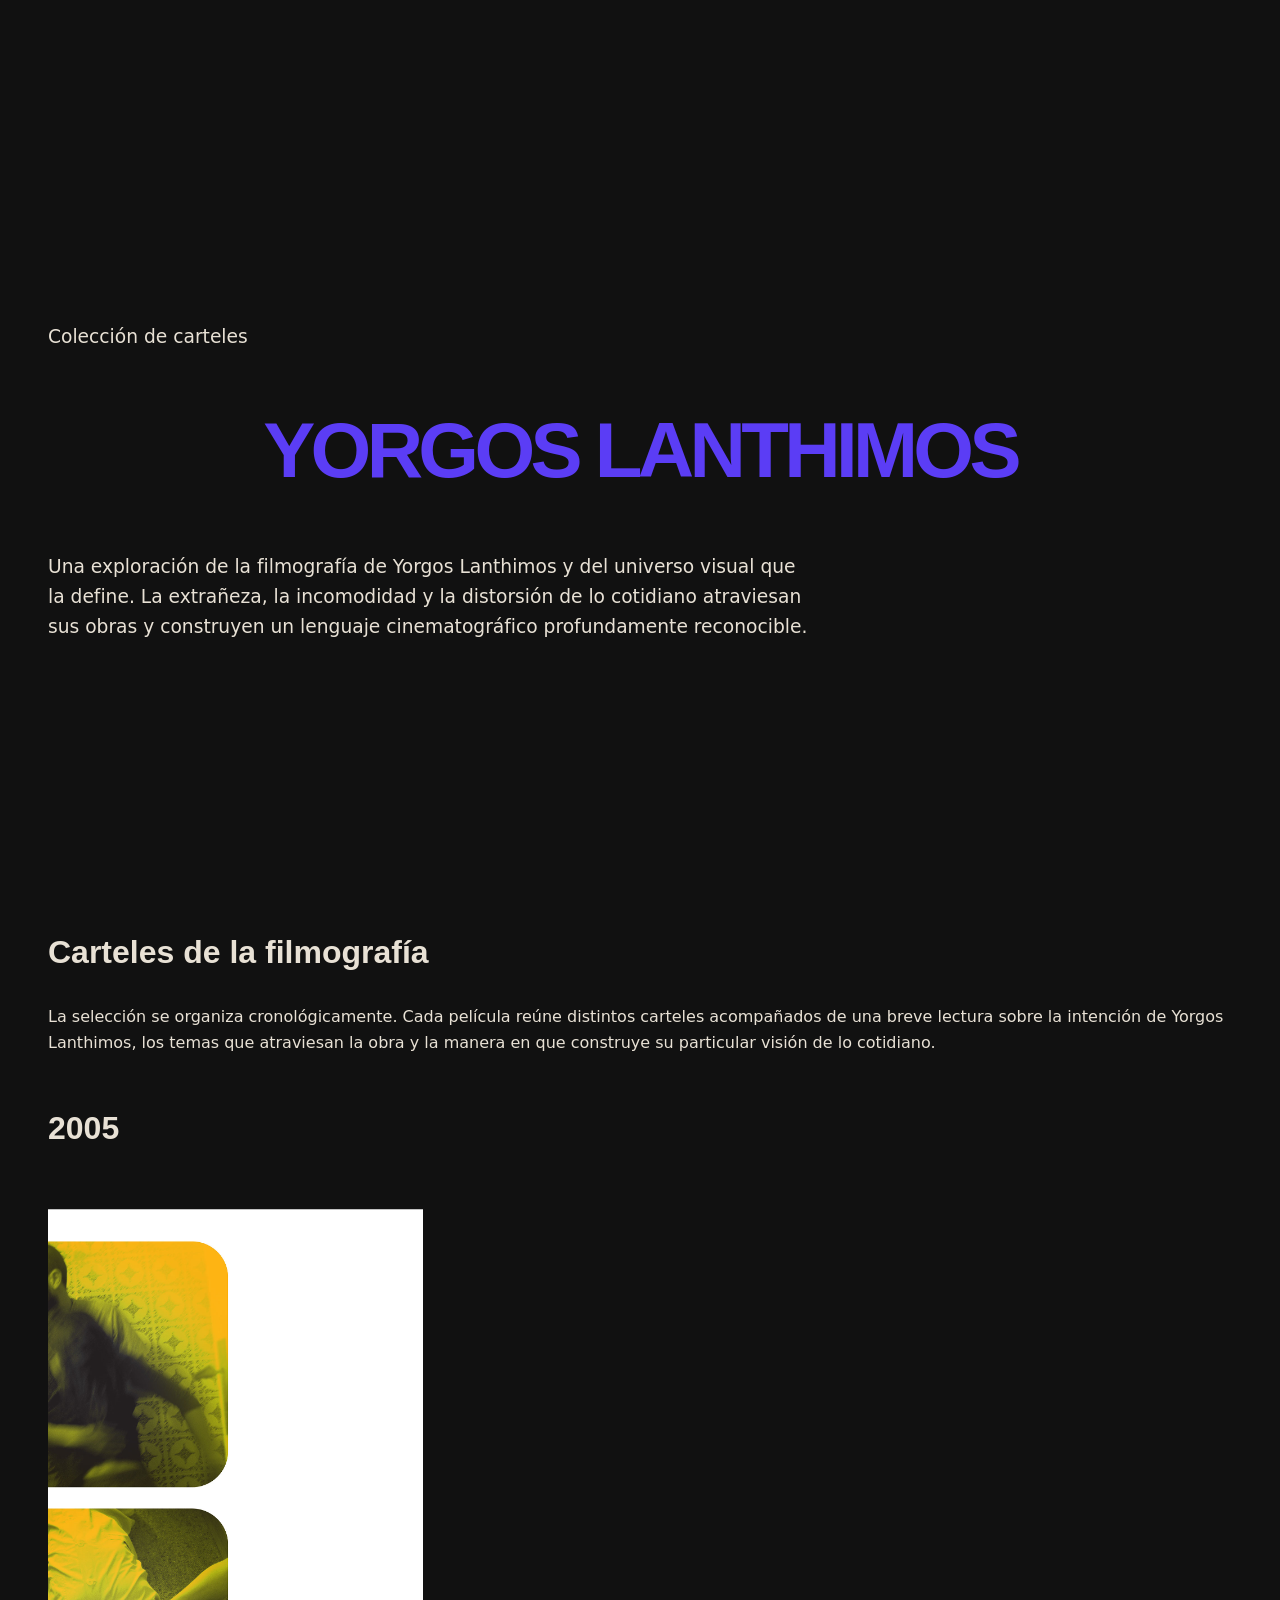
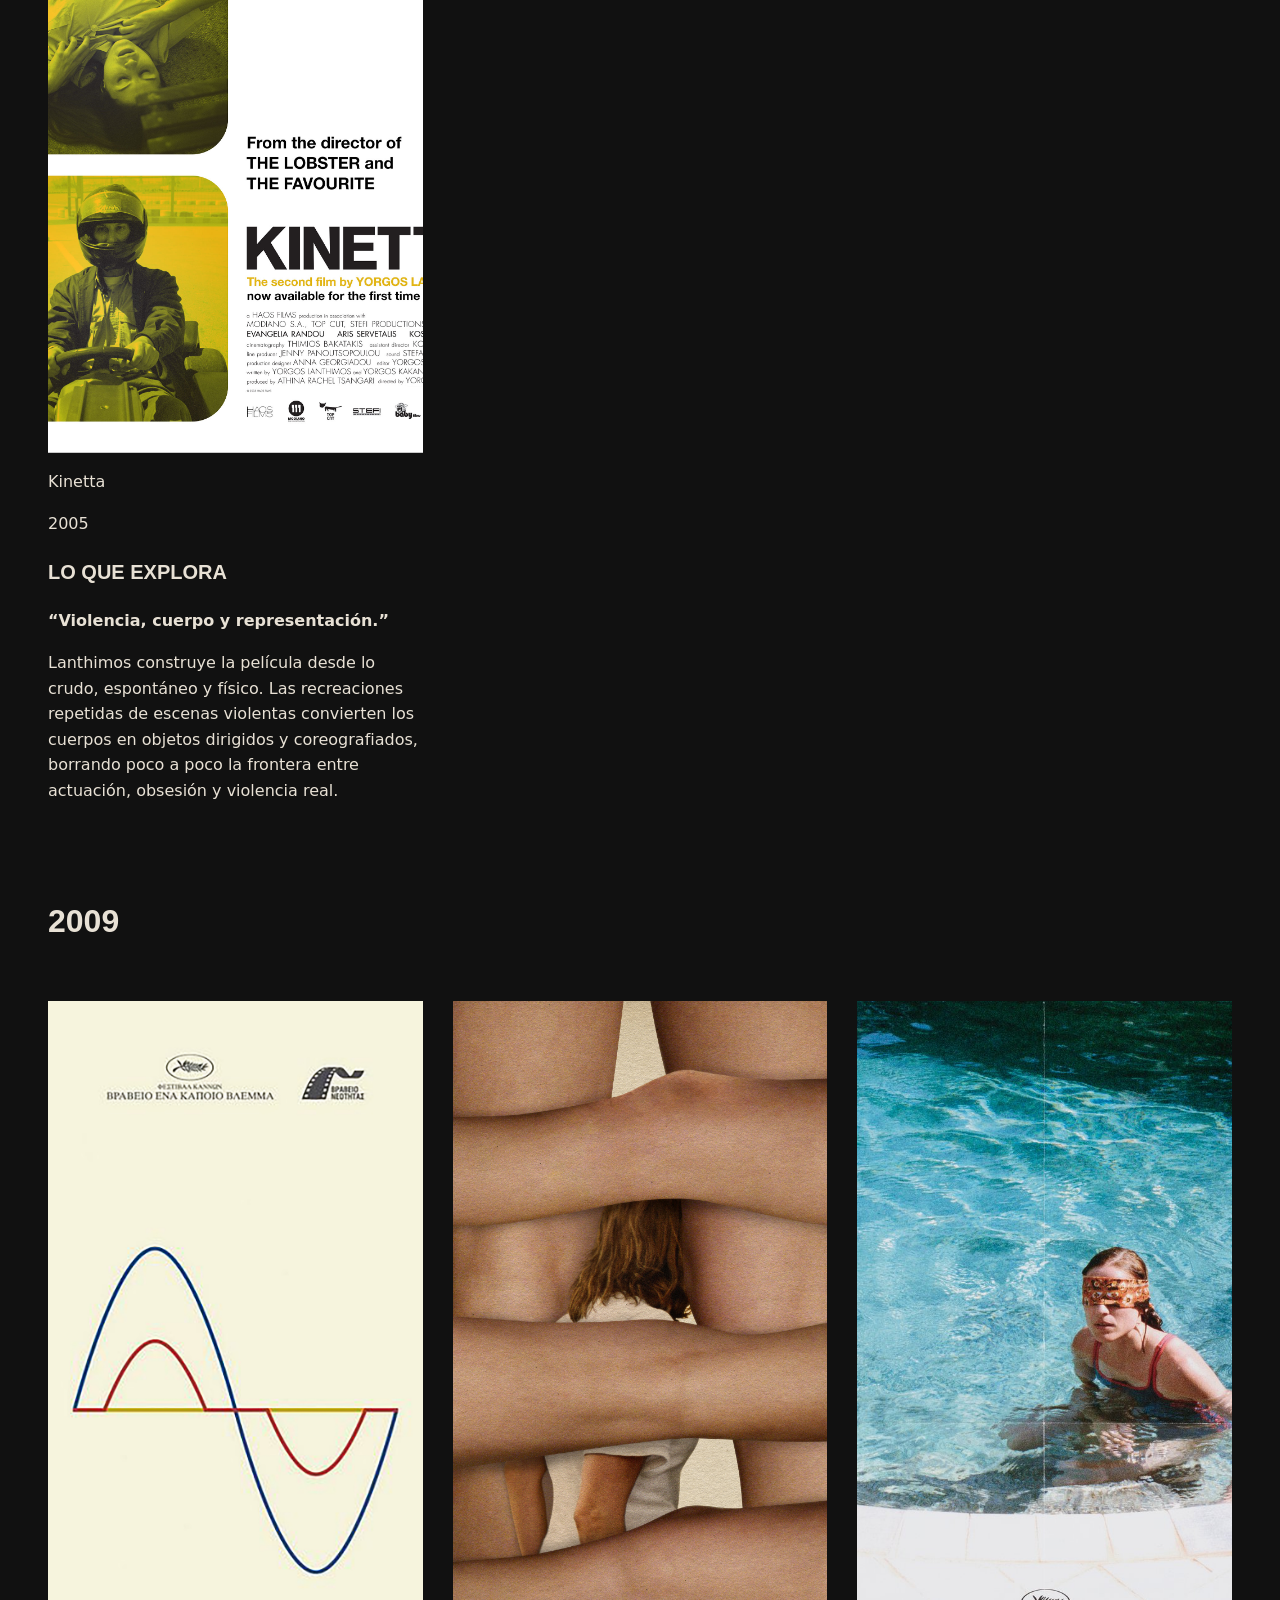
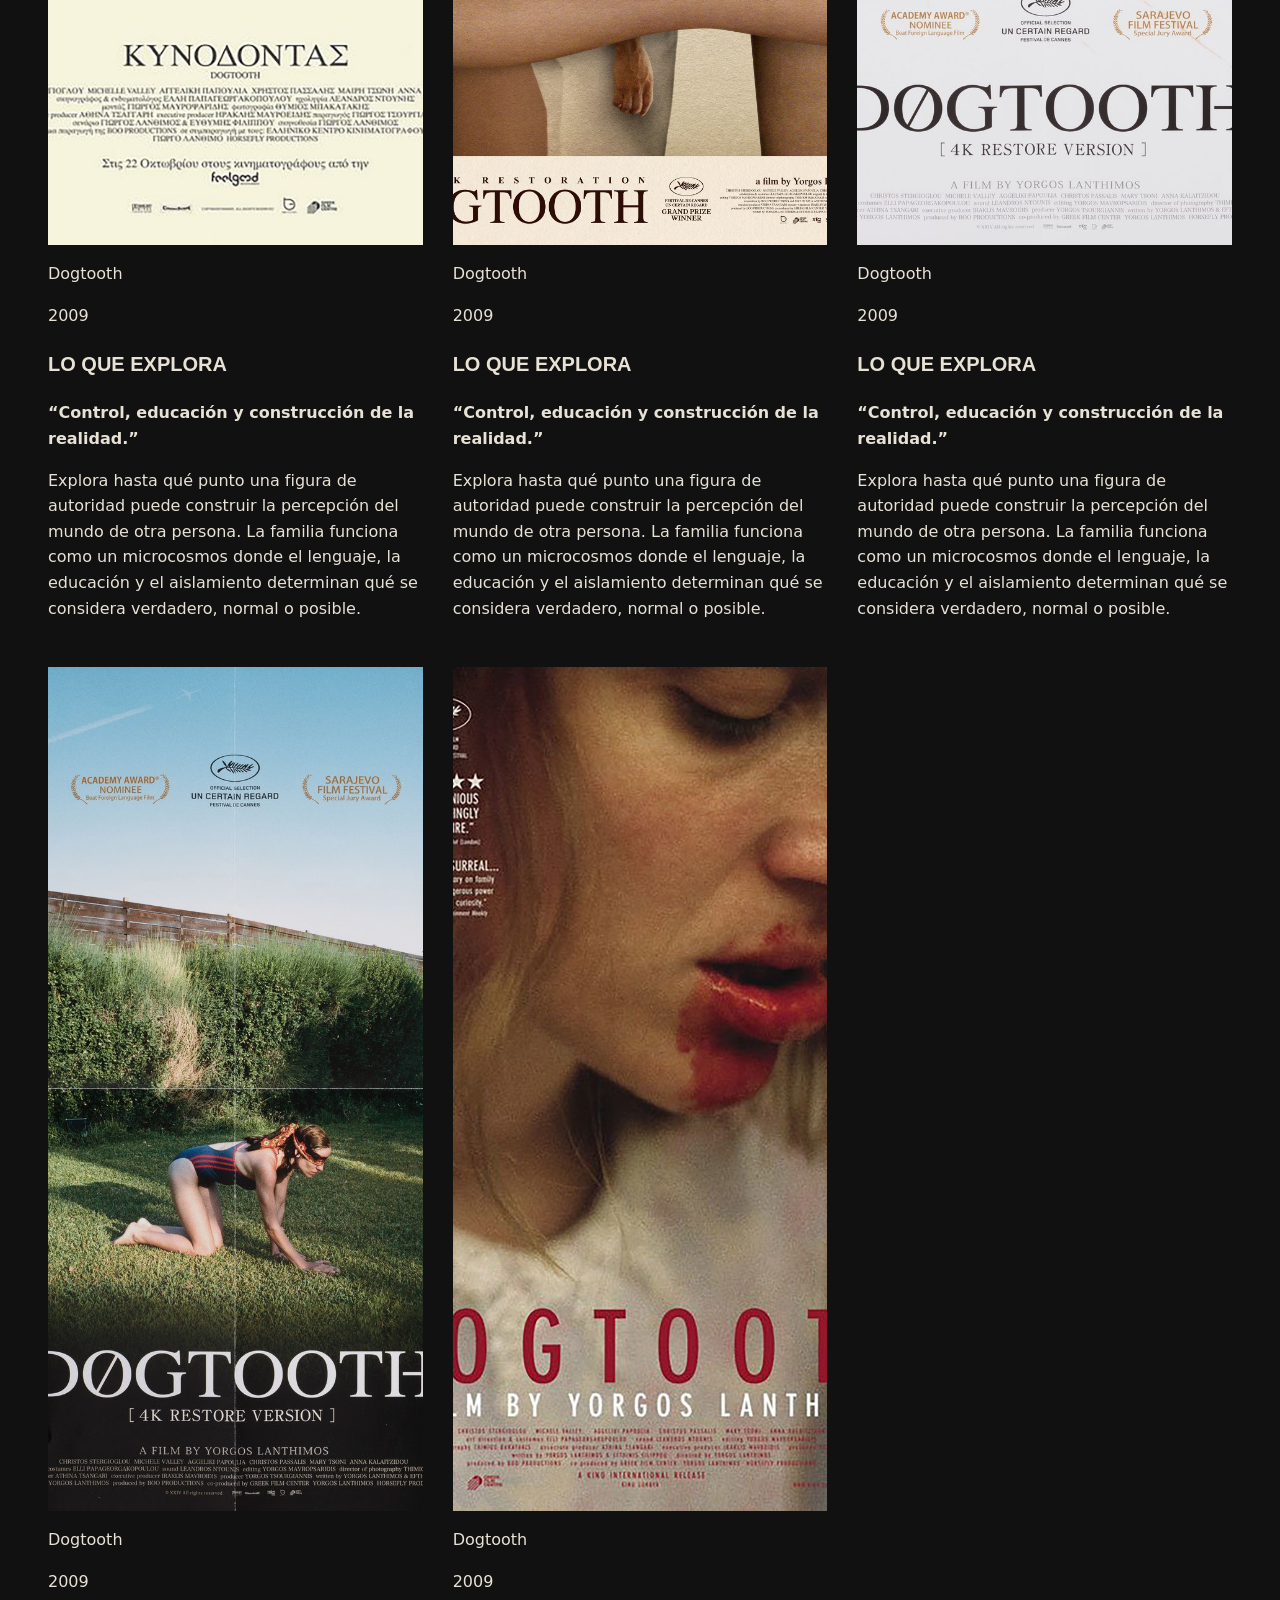
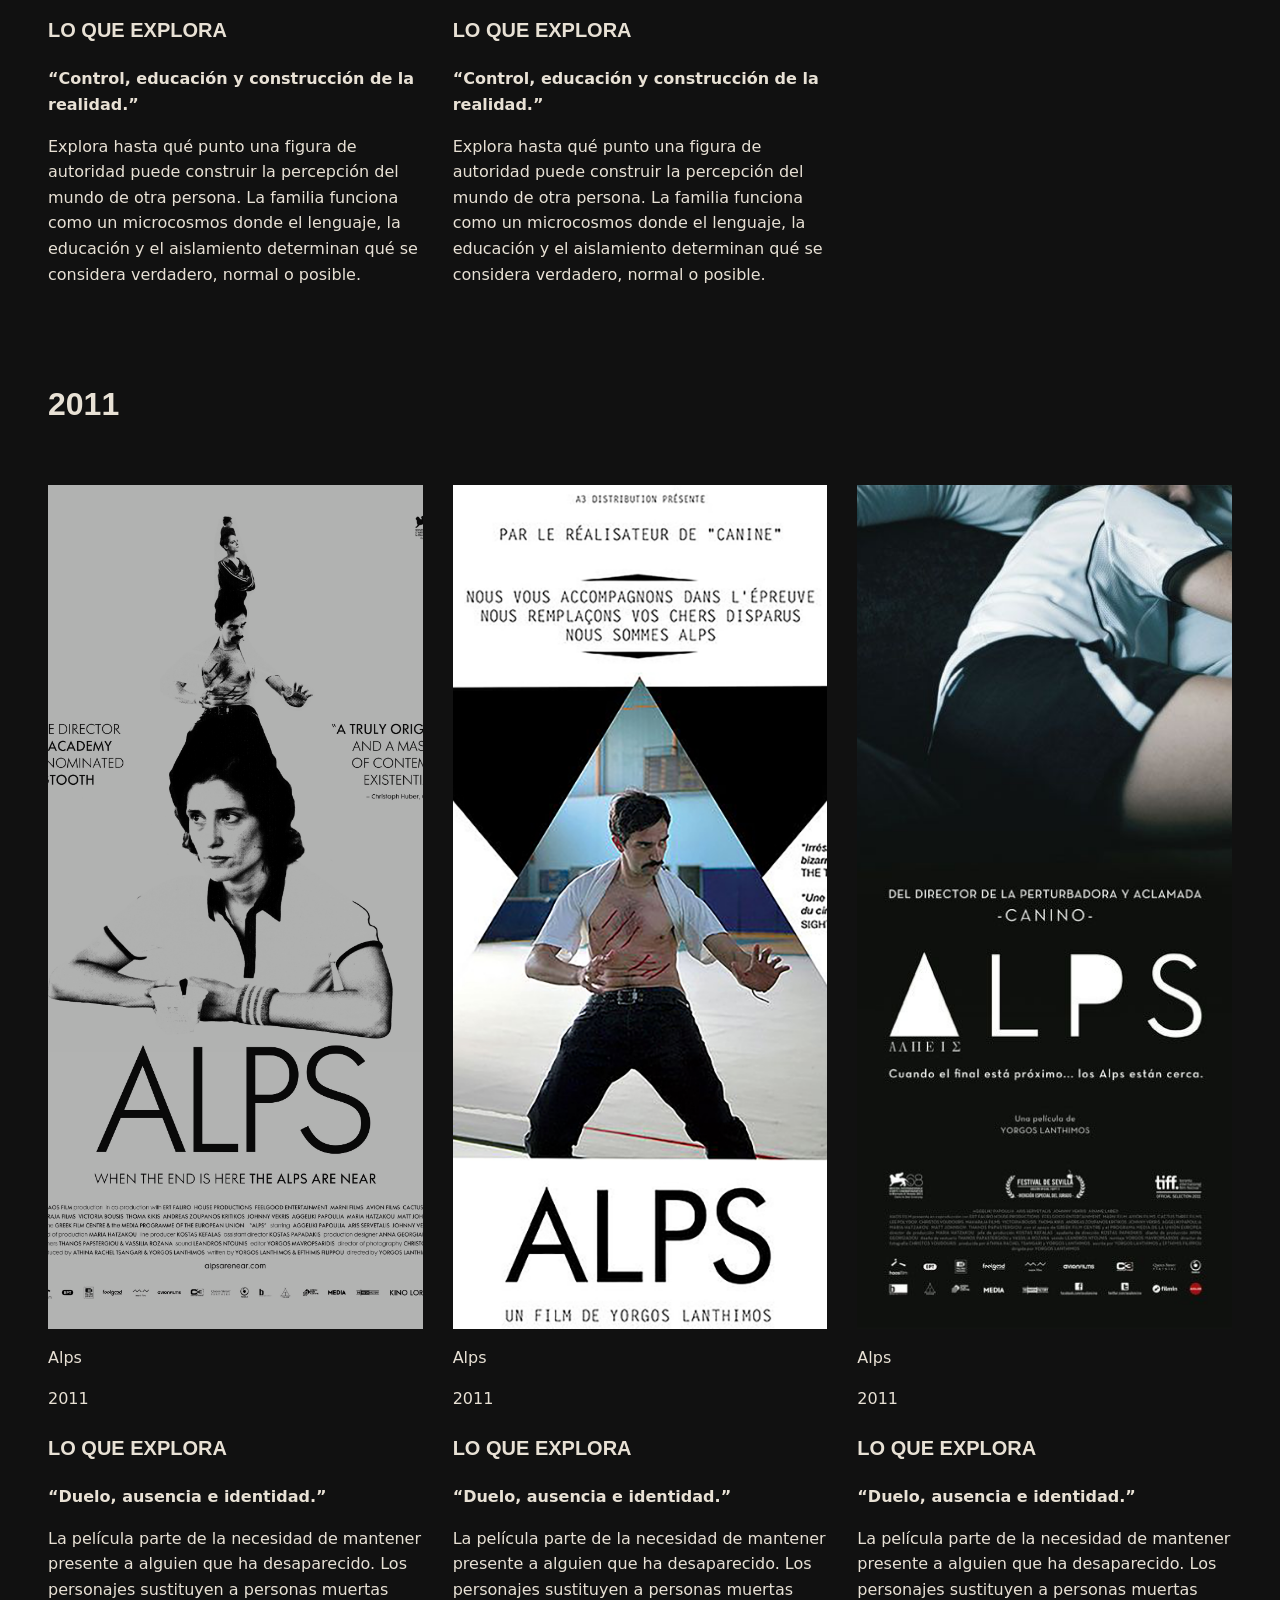
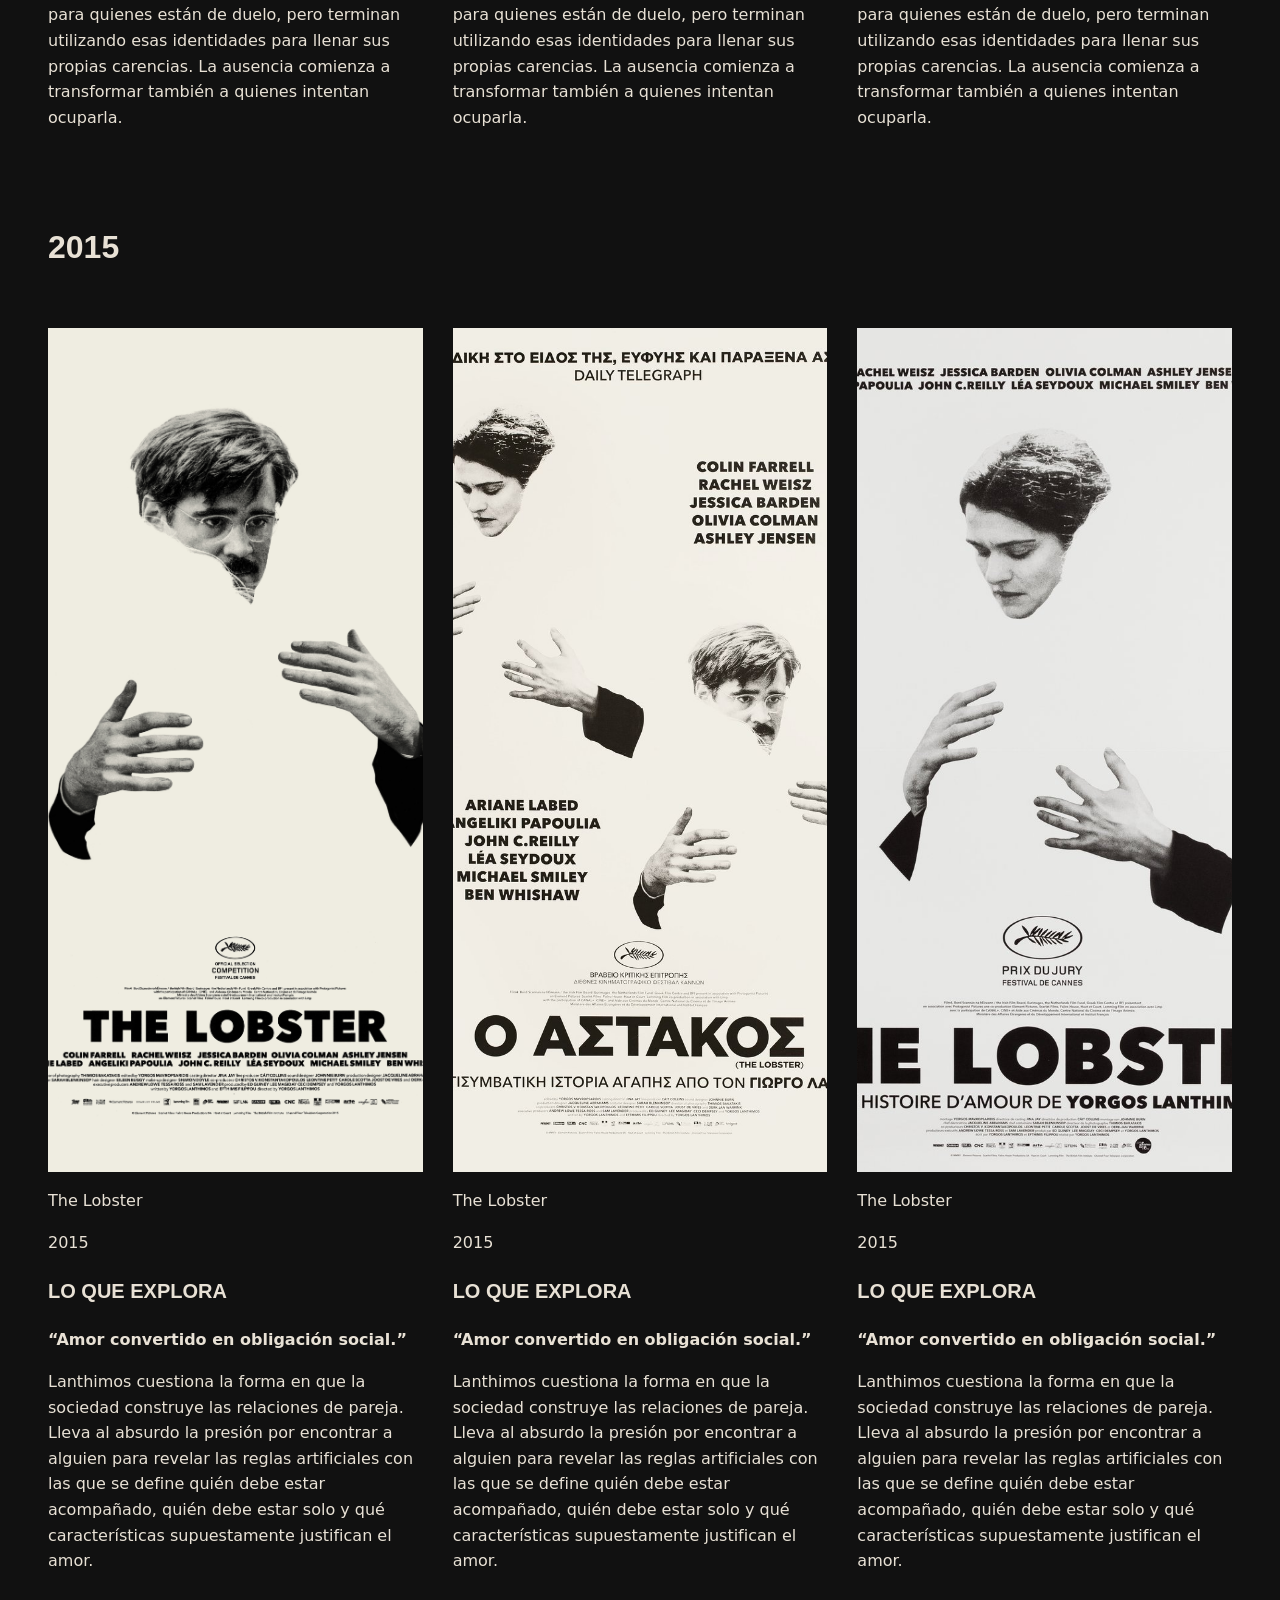
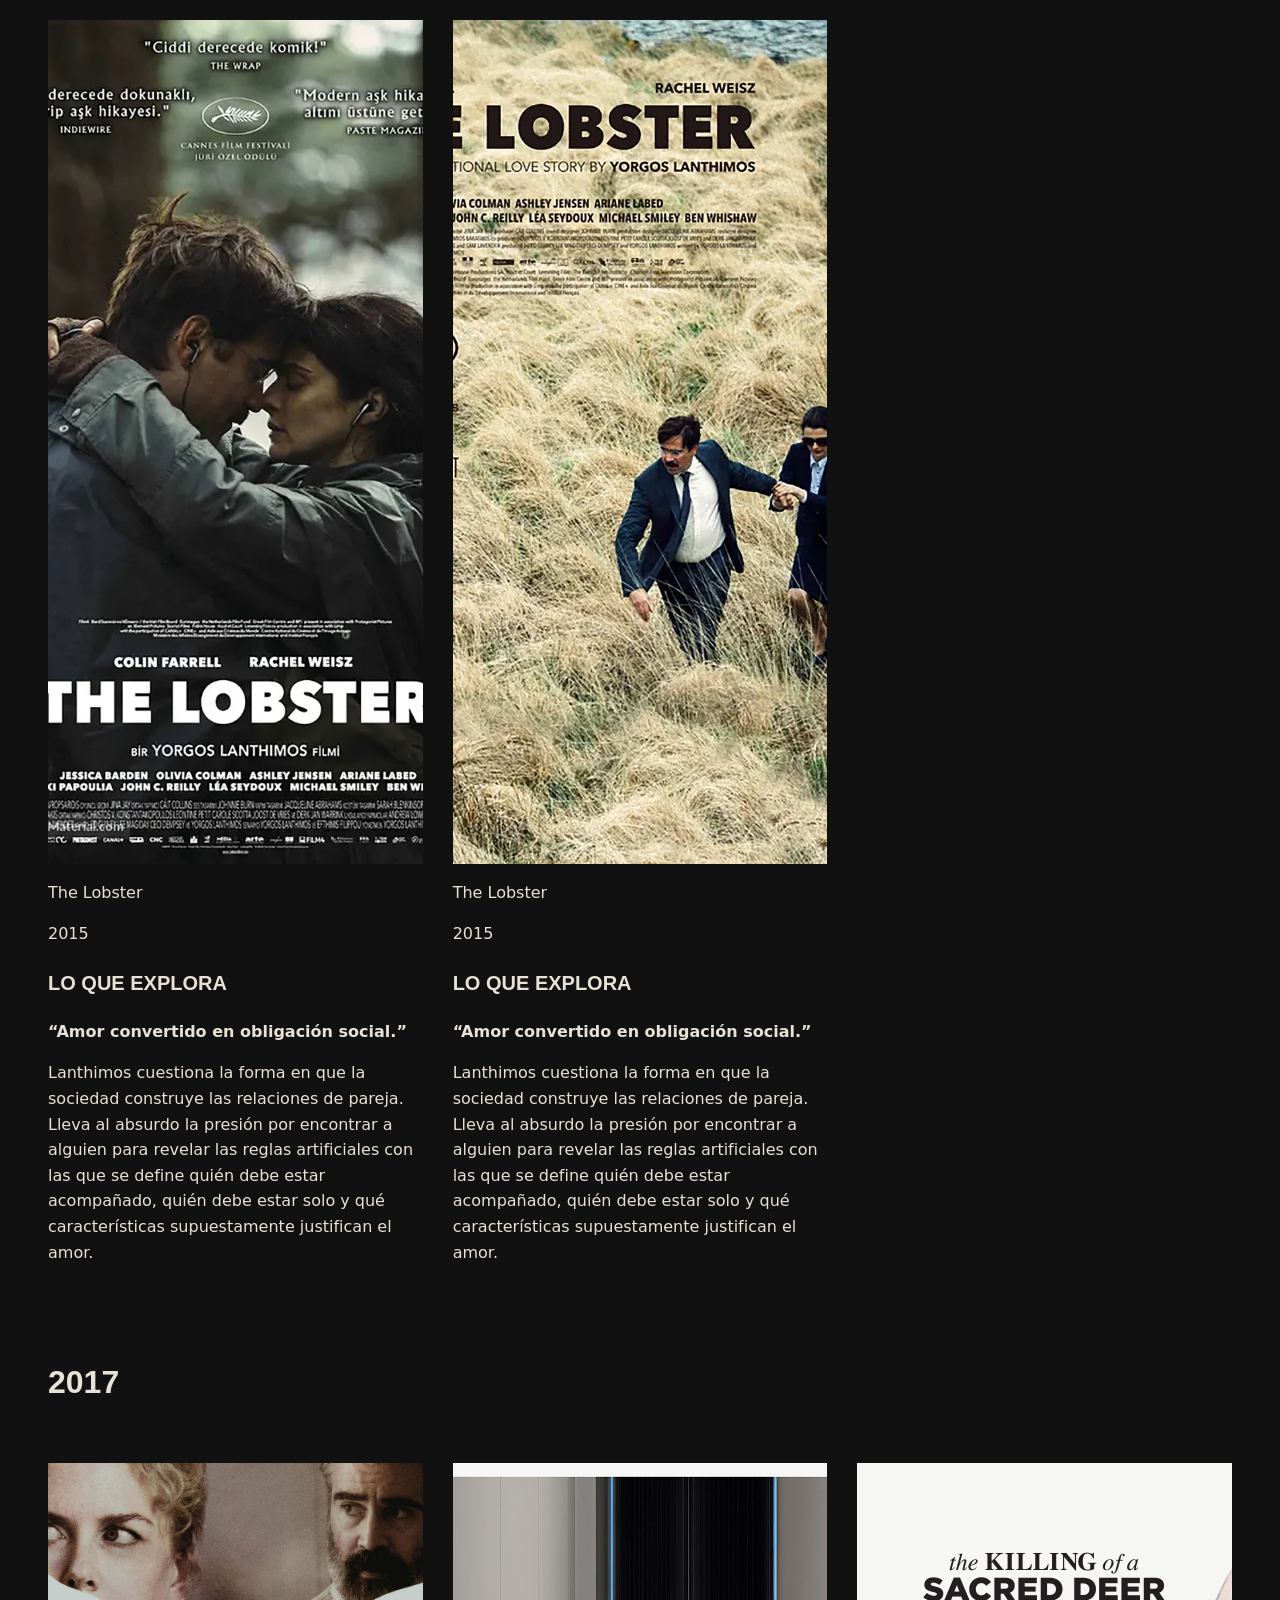
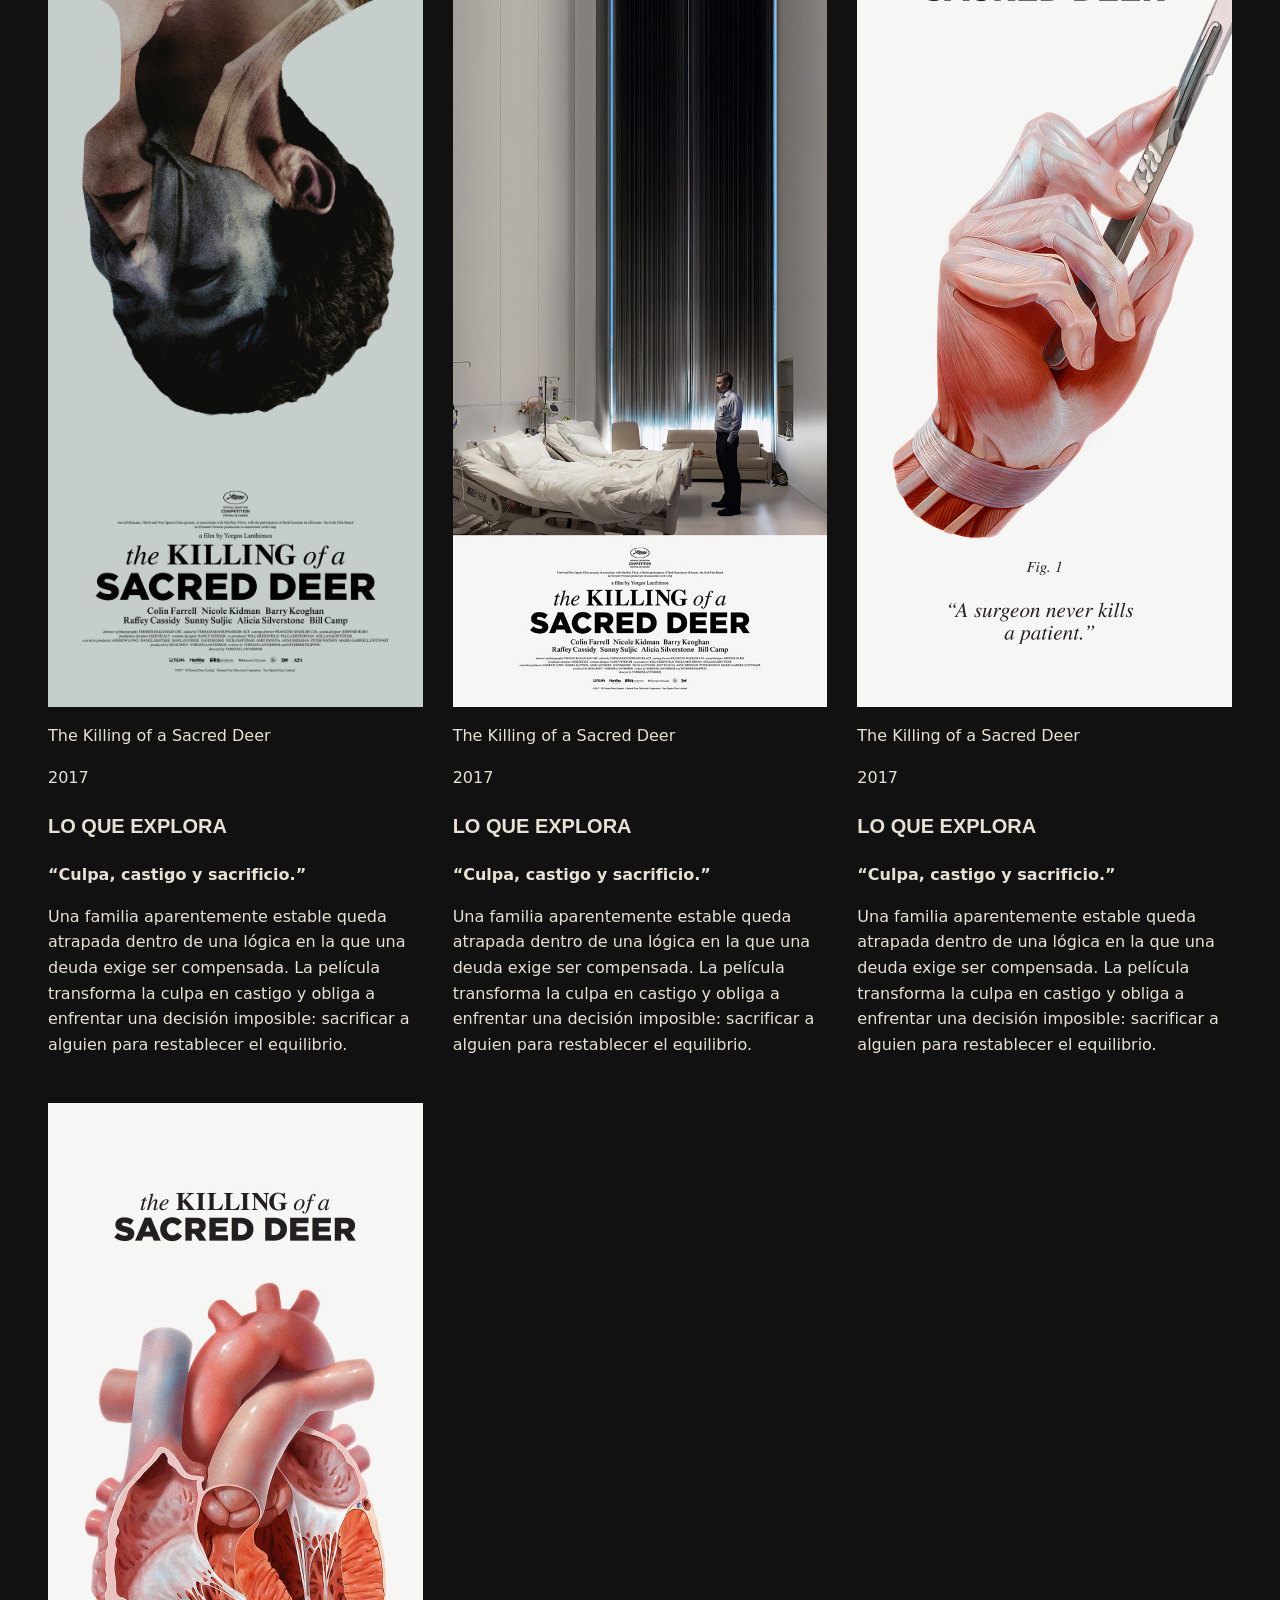
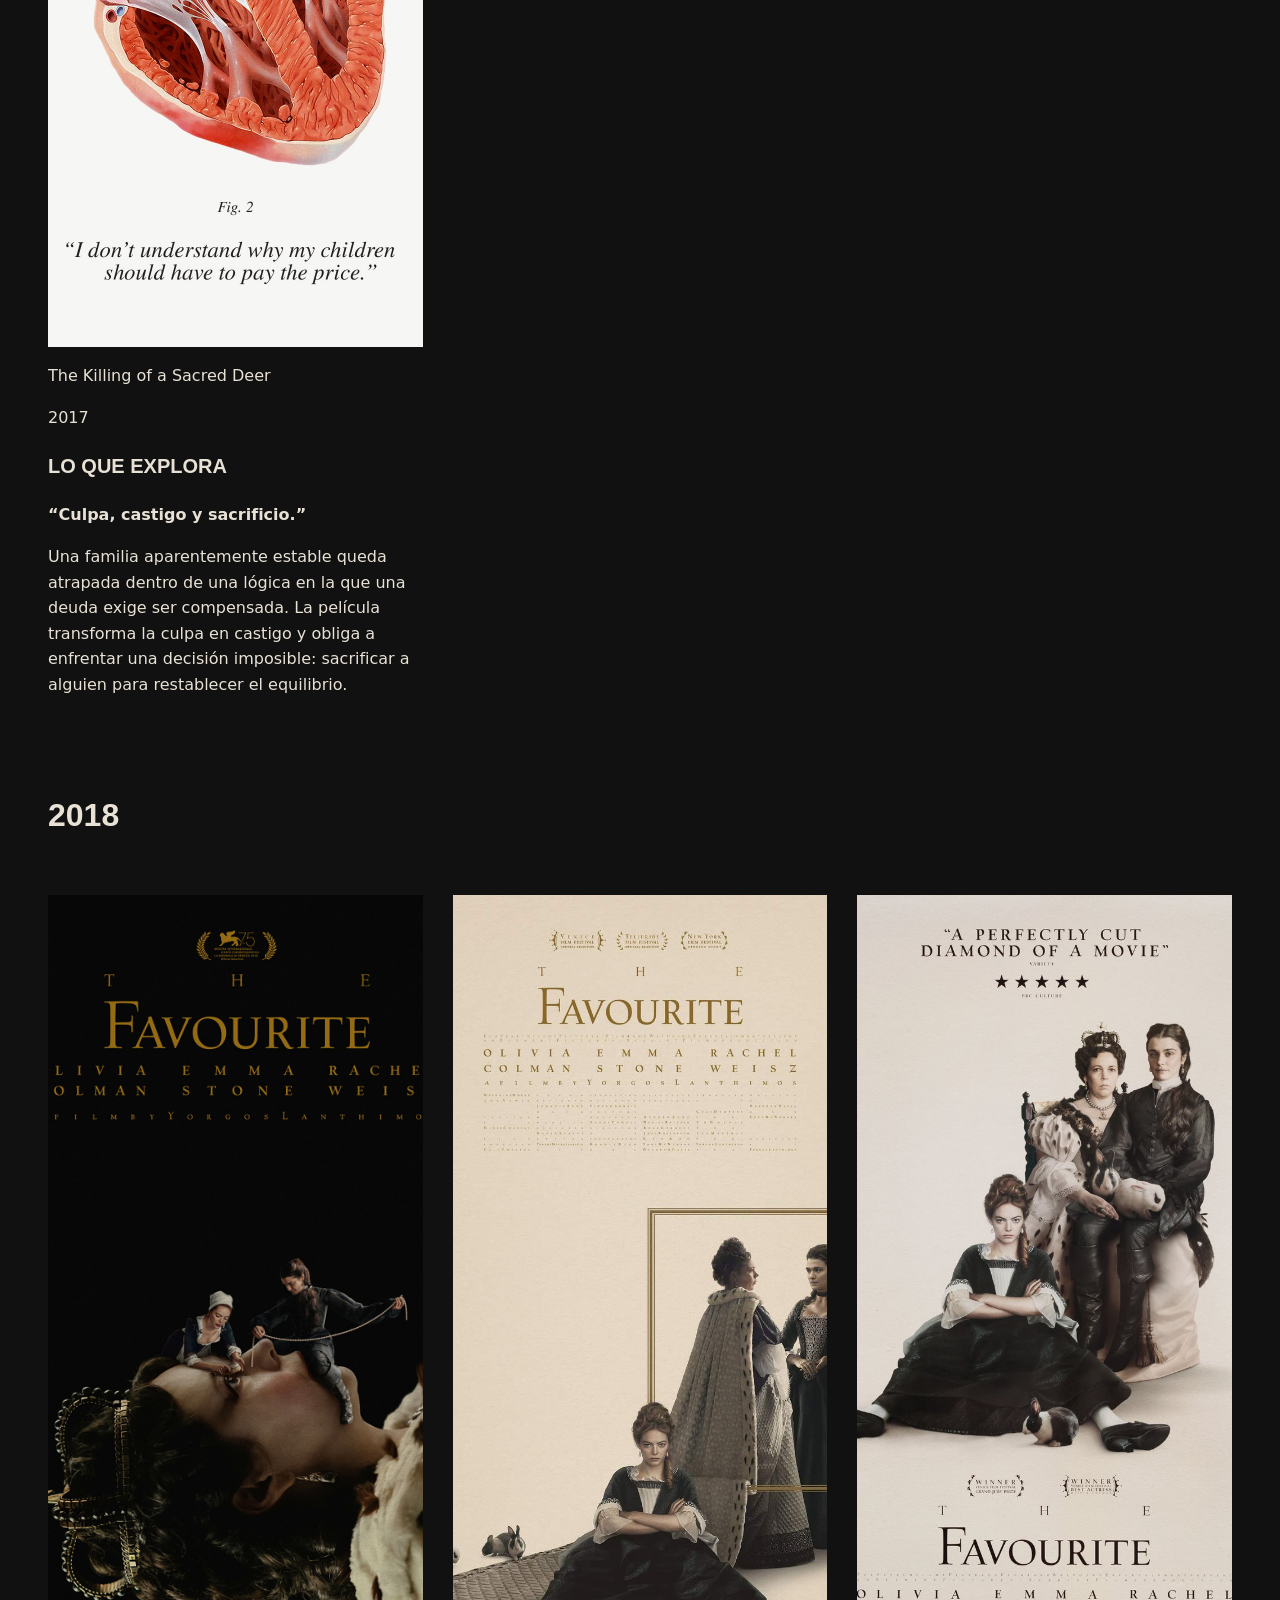
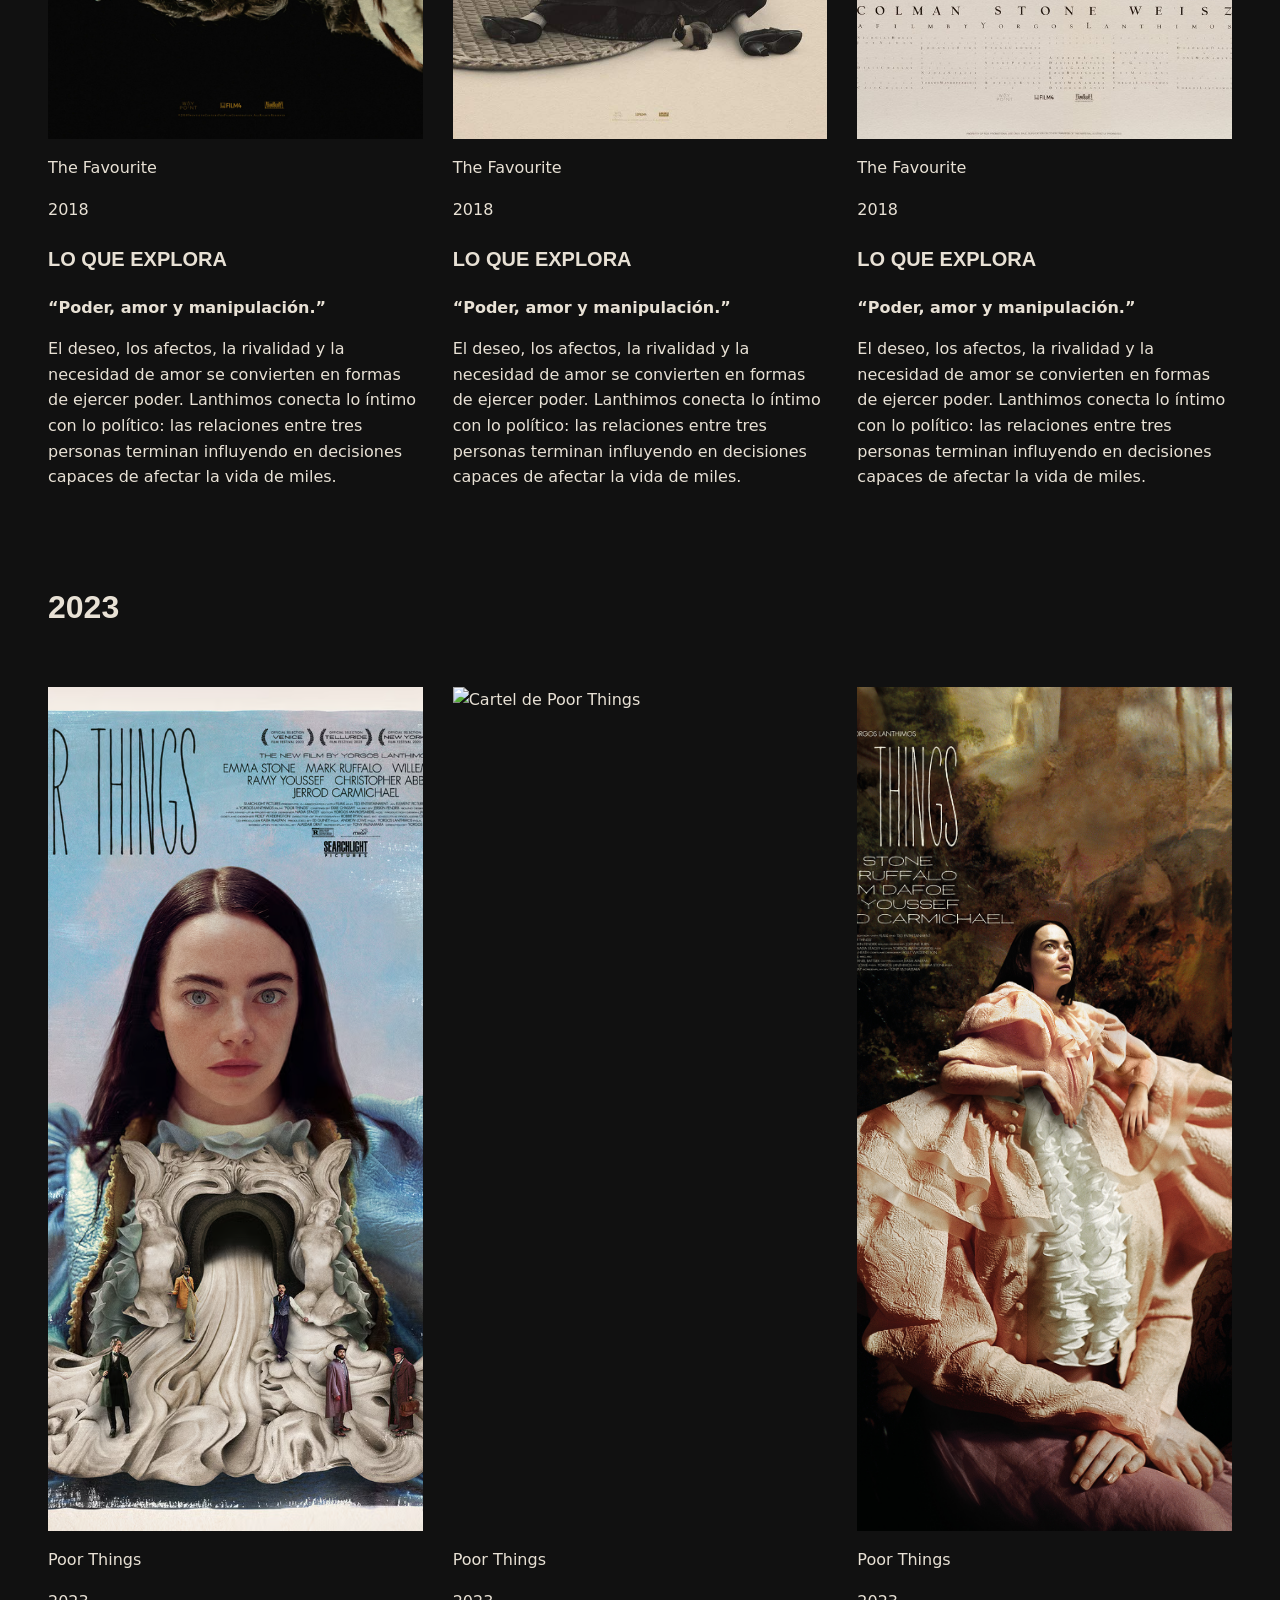
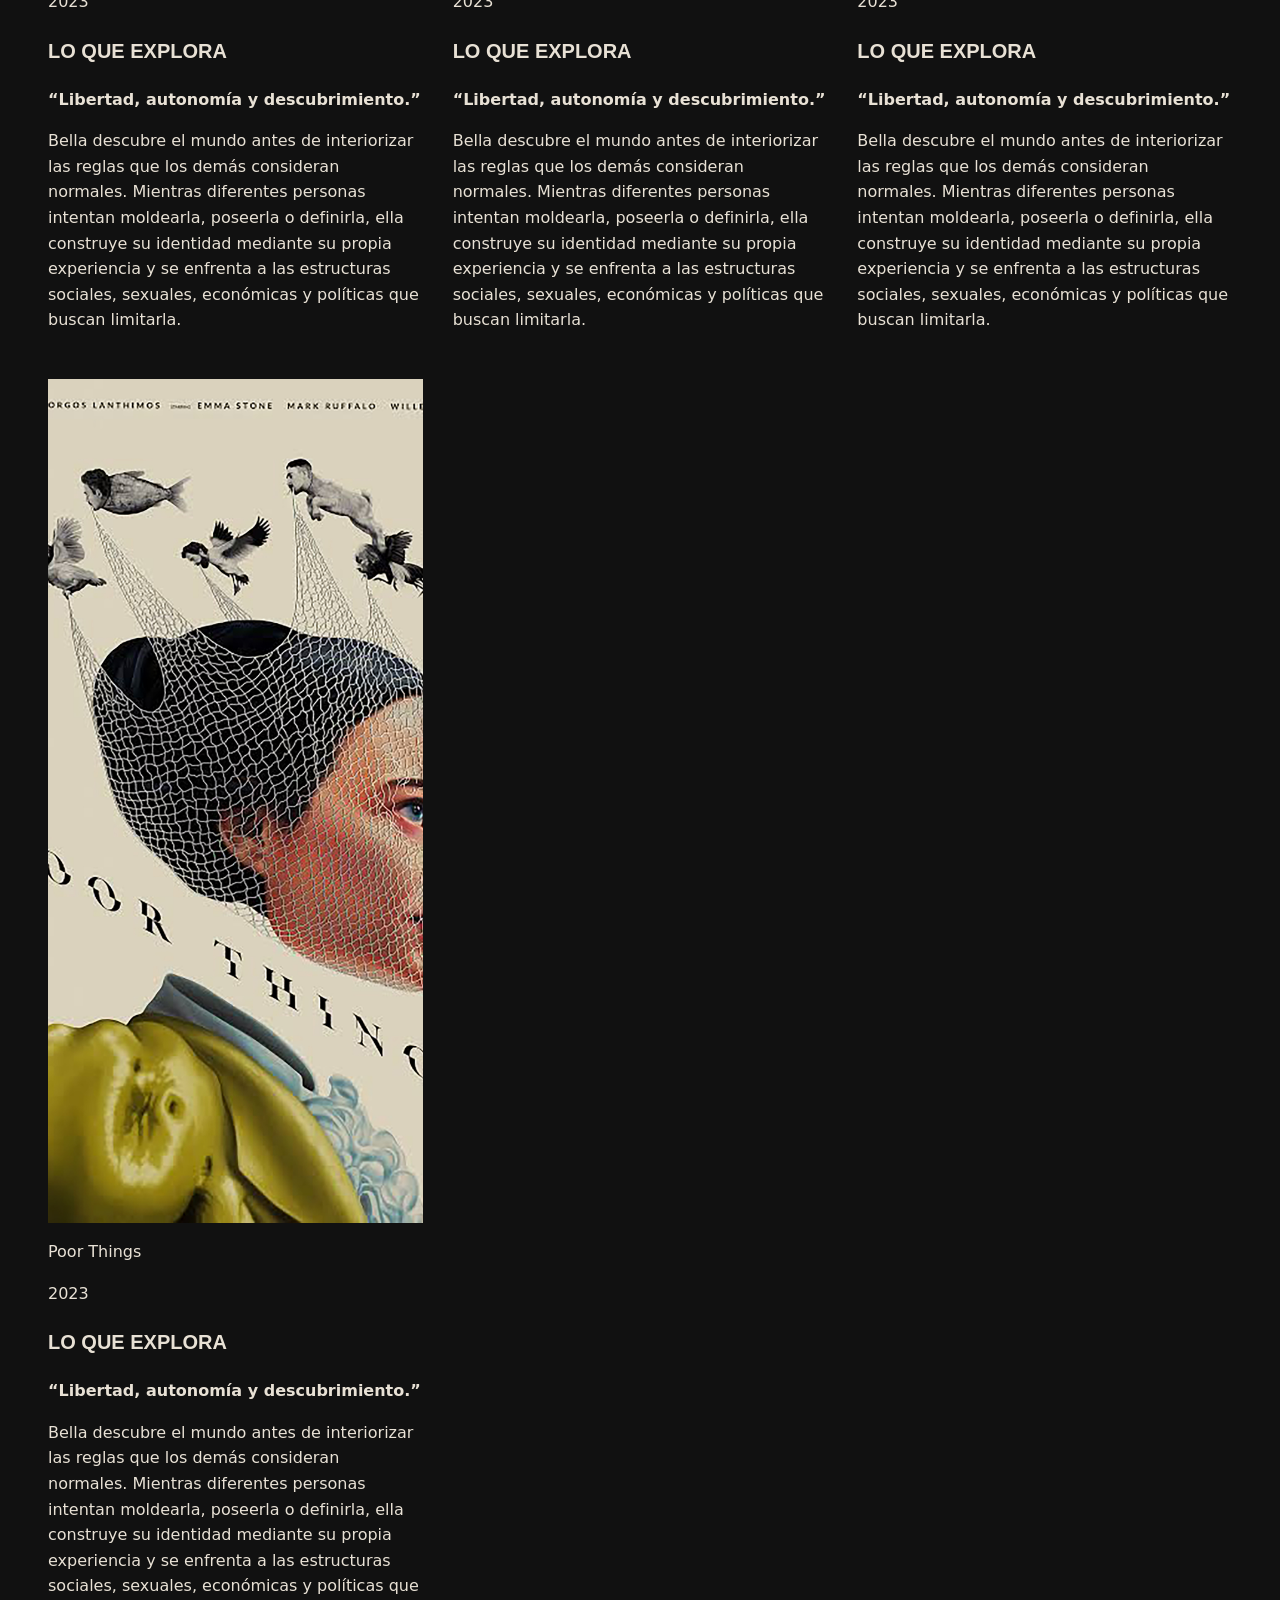
==== commit 1c2014c3: "home" ====
--- a/index.html
+++ b/index.html
@@ -12,15 +12,14 @@
     <link rel="stylesheet" href="./css/style.css" />
   </head>
   <body>
-    <header class="page-header">
-      <p class="eyebrow">Colección de carteles</p>
-      <h1>Yorgos Lanthimos</h1>
-      <p class="intro-text">
+    <header class="page-header hero">
+      <p class="eyebrow hero-eyebrow">Colección de carteles</p>
+      <h1 class="hero-title">Yorgos Lanthimos</h1>
+      <p class="intro-text hero-intro">
         Una exploración de la filmografía de Yorgos Lanthimos y del universo visual que la define. La extrañeza, la incomodidad y la distorsión de lo cotidiano atraviesan sus obras y construyen un lenguaje cinematográfico profundamente reconocible.
-
       </p>
 
-      <nav aria-label="Navegación por años">
+      <nav aria-label="Navegación por años" class="hero-nav">
         <ul class="year-nav">
           <li><a href="#2005">2005, Kinetta</a></li>
           <li><a href="#2009">2009, Dogtooth</a></li>
@@ -39,9 +38,7 @@
       <section class="collection-intro" aria-labelledby="collection-title">
         <h2 id="collection-title">Carteles de la filmografía</h2>
         <p>
-          La información que sigue se organiza cronológicamente. Cada entrada conserva la
-          película, la edición del cartel, la referencia de mercado, la identidad visual y
-          la fuente citada en la documentación del proyecto.
+          La selección se organiza cronológicamente. Cada película reúne distintos carteles acompañados de una breve lectura sobre la intención de Yorgos Lanthimos, los temas que atraviesan la obra y la manera en que construye su particular visión de lo cotidiano.
         </p>
       </section>
 
@@ -52,7 +49,7 @@
             <figure class="poster-figure">
               <img
                 class="poster-image"
-                src="./img/01_Kinetta_KinoLorber.png"
+                src="./img/posters/poster%201/1.jpg"
                 alt="Cartel de Kinetta de Yorgos Lanthimos"
               />
             </figure>
@@ -79,8 +76,8 @@
             <figure class="poster-figure">
               <img
                 class="poster-image"
-                src="./img/02_Dogtooth_Greek_Abstract.png"
-                alt="Cartel griego abstracto de Dogtooth"
+                src="./img/posters/poster%202/2.jpg"
+                alt="Cartel de Dogtooth"
               />
             </figure>
             <div class="poster-copy">
@@ -101,8 +98,8 @@
             <figure class="poster-figure">
               <img
                 class="poster-image"
-                src="./img/03_Dogtooth_Pool_Variant.png"
-                alt="Cartel British Quad de Dogtooth"
+                src="./img/posters/poster%202/2.1.jpg"
+                alt="Cartel de Dogtooth"
               />
             </figure>
             <div class="poster-copy">
@@ -118,6 +115,72 @@
               </p>
             </div>
           </article>
+
+          <article class="poster-card">
+            <figure class="poster-figure">
+              <img
+                class="poster-image"
+                src="./img/posters/poster%202/2.2.jpg"
+                alt="Cartel de Dogtooth"
+              />
+            </figure>
+            <div class="poster-copy">
+              <p class="film-kicker">Dogtooth</p>
+              <p>2009</p>
+              <h3>LO QUE EXPLORA</h3>
+              <p><strong>“Control, educación y construcción de la realidad.”</strong></p>
+              <p>
+                Explora hasta qué punto una figura de autoridad puede construir la percepción
+                del mundo de otra persona. La familia funciona como un microcosmos donde el
+                lenguaje, la educación y el aislamiento determinan qué se considera verdadero,
+                normal o posible.
+              </p>
+            </div>
+          </article>
+
+          <article class="poster-card">
+            <figure class="poster-figure">
+              <img
+                class="poster-image"
+                src="./img/posters/poster%202/2.3.jpg"
+                alt="Cartel de Dogtooth"
+              />
+            </figure>
+            <div class="poster-copy">
+              <p class="film-kicker">Dogtooth</p>
+              <p>2009</p>
+              <h3>LO QUE EXPLORA</h3>
+              <p><strong>“Control, educación y construcción de la realidad.”</strong></p>
+              <p>
+                Explora hasta qué punto una figura de autoridad puede construir la percepción
+                del mundo de otra persona. La familia funciona como un microcosmos donde el
+                lenguaje, la educación y el aislamiento determinan qué se considera verdadero,
+                normal o posible.
+              </p>
+            </div>
+          </article>
+
+          <article class="poster-card">
+            <figure class="poster-figure">
+              <img
+                class="poster-image"
+                src="./img/posters/poster%202/2.4.jpg"
+                alt="Cartel de Dogtooth"
+              />
+            </figure>
+            <div class="poster-copy">
+              <p class="film-kicker">Dogtooth</p>
+              <p>2009</p>
+              <h3>LO QUE EXPLORA</h3>
+              <p><strong>“Control, educación y construcción de la realidad.”</strong></p>
+              <p>
+                Explora hasta qué punto una figura de autoridad puede construir la percepción
+                del mundo de otra persona. La familia funciona como un microcosmos donde el
+                lenguaje, la educación y el aislamiento determinan qué se considera verdadero,
+                normal o posible.
+              </p>
+            </div>
+          </article>
         </div>
       </section>
 
@@ -128,7 +191,7 @@
             <figure class="poster-figure">
               <img
                 class="poster-image"
-                src="./img/04_Alps_US_OneSheet.png"
+                src="./img/posters/poster%203/3.jpg"
                 alt="Cartel de Alps"
               />
             </figure>
@@ -146,6 +209,52 @@
               </p>
             </div>
           </article>
+
+          <article class="poster-card">
+            <figure class="poster-figure">
+              <img
+                class="poster-image"
+                src="./img/posters/poster%203/3.1.jpg"
+                alt="Cartel de Alps"
+              />
+            </figure>
+            <div class="poster-copy">
+              <p class="film-kicker">Alps</p>
+              <p>2011</p>
+              <h3>LO QUE EXPLORA</h3>
+              <p><strong>“Duelo, ausencia e identidad.”</strong></p>
+              <p>
+                La película parte de la necesidad de mantener presente a alguien que ha
+                desaparecido. Los personajes sustituyen a personas muertas para quienes están
+                de duelo, pero terminan utilizando esas identidades para llenar sus propias
+                carencias. La ausencia comienza a transformar también a quienes intentan
+                ocuparla.
+              </p>
+            </div>
+          </article>
+
+          <article class="poster-card">
+            <figure class="poster-figure">
+              <img
+                class="poster-image"
+                src="./img/posters/poster%203/3.2.jpg"
+                alt="Cartel de Alps"
+              />
+            </figure>
+            <div class="poster-copy">
+              <p class="film-kicker">Alps</p>
+              <p>2011</p>
+              <h3>LO QUE EXPLORA</h3>
+              <p><strong>“Duelo, ausencia e identidad.”</strong></p>
+              <p>
+                La película parte de la necesidad de mantener presente a alguien que ha
+                desaparecido. Los personajes sustituyen a personas muertas para quienes están
+                de duelo, pero terminan utilizando esas identidades para llenar sus propias
+                carencias. La ausencia comienza a transformar también a quienes intentan
+                ocuparla.
+              </p>
+            </div>
+          </article>
         </div>
       </section>
 
@@ -156,7 +265,7 @@
             <figure class="poster-figure">
               <img
                 class="poster-image"
-                src="./img/05_The_Lobster_Minimal_Poster.png"
+                src="./img/posters/poster%204/4.jpeg"
                 alt="Cartel oficial de The Lobster"
               />
             </figure>
@@ -173,6 +282,94 @@
               </p>
             </div>
           </article>
+
+          <article class="poster-card">
+            <figure class="poster-figure">
+              <img
+                class="poster-image"
+                src="./img/posters/poster%204/4.1.jpg"
+                alt="Cartel oficial de The Lobster"
+              />
+            </figure>
+            <div class="poster-copy">
+              <p class="film-kicker">The Lobster</p>
+              <p>2015</p>
+              <h3>LO QUE EXPLORA</h3>
+              <p><strong>“Amor convertido en obligación social.”</strong></p>
+              <p>
+                Lanthimos cuestiona la forma en que la sociedad construye las relaciones de
+                pareja. Lleva al absurdo la presión por encontrar a alguien para revelar las
+                reglas artificiales con las que se define quién debe estar acompañado, quién
+                debe estar solo y qué características supuestamente justifican el amor.
+              </p>
+            </div>
+          </article>
+
+          <article class="poster-card">
+            <figure class="poster-figure">
+              <img
+                class="poster-image"
+                src="./img/posters/poster%204/4.2.jpg"
+                alt="Cartel oficial de The Lobster"
+              />
+            </figure>
+            <div class="poster-copy">
+              <p class="film-kicker">The Lobster</p>
+              <p>2015</p>
+              <h3>LO QUE EXPLORA</h3>
+              <p><strong>“Amor convertido en obligación social.”</strong></p>
+              <p>
+                Lanthimos cuestiona la forma en que la sociedad construye las relaciones de
+                pareja. Lleva al absurdo la presión por encontrar a alguien para revelar las
+                reglas artificiales con las que se define quién debe estar acompañado, quién
+                debe estar solo y qué características supuestamente justifican el amor.
+              </p>
+            </div>
+          </article>
+
+          <article class="poster-card">
+            <figure class="poster-figure">
+              <img
+                class="poster-image"
+                src="./img/posters/poster%204/4.4.jpg"
+                alt="Cartel oficial de The Lobster"
+              />
+            </figure>
+            <div class="poster-copy">
+              <p class="film-kicker">The Lobster</p>
+              <p>2015</p>
+              <h3>LO QUE EXPLORA</h3>
+              <p><strong>“Amor convertido en obligación social.”</strong></p>
+              <p>
+                Lanthimos cuestiona la forma en que la sociedad construye las relaciones de
+                pareja. Lleva al absurdo la presión por encontrar a alguien para revelar las
+                reglas artificiales con las que se define quién debe estar acompañado, quién
+                debe estar solo y qué características supuestamente justifican el amor.
+              </p>
+            </div>
+          </article>
+
+          <article class="poster-card">
+            <figure class="poster-figure">
+              <img
+                class="poster-image"
+                src="./img/posters/poster%204/4.5.jpg"
+                alt="Cartel oficial de The Lobster"
+              />
+            </figure>
+            <div class="poster-copy">
+              <p class="film-kicker">The Lobster</p>
+              <p>2015</p>
+              <h3>LO QUE EXPLORA</h3>
+              <p><strong>“Amor convertido en obligación social.”</strong></p>
+              <p>
+                Lanthimos cuestiona la forma en que la sociedad construye las relaciones de
+                pareja. Lleva al absurdo la presión por encontrar a alguien para revelar las
+                reglas artificiales con las que se define quién debe estar acompañado, quién
+                debe estar solo y qué características supuestamente justifican el amor.
+              </p>
+            </div>
+          </article>
         </div>
       </section>
 
@@ -183,8 +380,8 @@
             <figure class="poster-figure">
               <img
                 class="poster-image"
-                src="./img/08_The_Killing_of_a_Sacred_Deer_Hospital.png"
-                alt="Cartel del hospital de The Killing of a Sacred Deer"
+                src="./img/posters/poster%205/5.jpg"
+                alt="Cartel de The Killing of a Sacred Deer"
               />
             </figure>
             <div class="poster-copy">
@@ -205,8 +402,8 @@
             <figure class="poster-figure">
               <img
                 class="poster-image"
-                src="./img/09_The_Killing_of_a_Sacred_Deer_Style_B.png"
-                alt="Cartel Style B de The Killing of a Sacred Deer"
+                src="./img/posters/poster%205/5.1.jpg"
+                alt="Cartel de The Killing of a Sacred Deer"
               />
             </figure>
             <div class="poster-copy">
@@ -222,6 +419,50 @@
               </p>
             </div>
           </article>
+
+          <article class="poster-card">
+            <figure class="poster-figure">
+              <img
+                class="poster-image"
+                src="./img/posters/poster%205/5.3.png"
+                alt="Cartel de The Killing of a Sacred Deer"
+              />
+            </figure>
+            <div class="poster-copy">
+              <p class="film-kicker">The Killing of a Sacred Deer</p>
+              <p>2017</p>
+              <h3>LO QUE EXPLORA</h3>
+              <p><strong>“Culpa, castigo y sacrificio.”</strong></p>
+              <p>
+                Una familia aparentemente estable queda atrapada dentro de una lógica en la
+                que una deuda exige ser compensada. La película transforma la culpa en
+                castigo y obliga a enfrentar una decisión imposible: sacrificar a alguien para
+                restablecer el equilibrio.
+              </p>
+            </div>
+          </article>
+
+          <article class="poster-card">
+            <figure class="poster-figure">
+              <img
+                class="poster-image"
+                src="./img/posters/poster%205/5.4.jpeg"
+                alt="Cartel de The Killing of a Sacred Deer"
+              />
+            </figure>
+            <div class="poster-copy">
+              <p class="film-kicker">The Killing of a Sacred Deer</p>
+              <p>2017</p>
+              <h3>LO QUE EXPLORA</h3>
+              <p><strong>“Culpa, castigo y sacrificio.”</strong></p>
+              <p>
+                Una familia aparentemente estable queda atrapada dentro de una lógica en la
+                que una deuda exige ser compensada. La película transforma la culpa en
+                castigo y obliga a enfrentar una decisión imposible: sacrificar a alguien para
+                restablecer el equilibrio.
+              </p>
+            </div>
+          </article>
         </div>
       </section>
 
@@ -232,8 +473,8 @@
             <figure class="poster-figure">
               <img
                 class="poster-image"
-                src="./img/06_The_Favourite_UK_Black.png"
-                alt="Cartel principal británico de The Favourite"
+                src="./img/posters/poster%206/6.jpeg"
+                alt="Cartel principal de The Favourite"
               />
             </figure>
             <div class="poster-copy">
@@ -254,8 +495,8 @@
             <figure class="poster-figure">
               <img
                 class="poster-image"
-                src="./img/07_The_Favourite_US_OneSheet.png"
-                alt="Cartel U.S. One Sheet de The Favourite"
+                src="./img/posters/poster%206/6.1.jpg"
+                alt="Cartel de The Favourite"
               />
             </figure>
             <div class="poster-copy">
@@ -271,6 +512,28 @@
               </p>
             </div>
           </article>
+
+          <article class="poster-card">
+            <figure class="poster-figure">
+              <img
+                class="poster-image"
+                src="./img/posters/poster%206/6.2.jpg"
+                alt="Cartel de The Favourite"
+              />
+            </figure>
+            <div class="poster-copy">
+              <p class="film-kicker">The Favourite</p>
+              <p>2018</p>
+              <h3>LO QUE EXPLORA</h3>
+              <p><strong>“Poder, amor y manipulación.”</strong></p>
+              <p>
+                El deseo, los afectos, la rivalidad y la necesidad de amor se convierten en
+                formas de ejercer poder. Lanthimos conecta lo íntimo con lo político: las
+                relaciones entre tres personas terminan influyendo en decisiones capaces de
+                afectar la vida de miles.
+              </p>
+            </div>
+          </article>
         </div>
       </section>
 
@@ -281,8 +544,8 @@
             <figure class="poster-figure">
               <img
                 class="poster-image"
-                src="./img/10_Poor_Things_Poster_1.png"
-                alt="Cartel francés de Poor Things"
+                src="./img/posters/poster%207/7.avif"
+                alt="Cartel de Poor Things"
               />
             </figure>
             <div class="poster-copy">
@@ -304,8 +567,8 @@
             <figure class="poster-figure">
               <img
                 class="poster-image"
-                src="./img/11_Poor_Things_Poster_2.png"
-                alt="Cartel japonés de Poor Things"
+                src="./img/posters/poster%207/7.1.jpg"
+                alt="Cartel de Poor Things"
               />
             </figure>
             <div class="poster-copy">
@@ -327,8 +590,8 @@
             <figure class="poster-figure">
               <img
                 class="poster-image"
-                src="./img/12_Poor_Things_Poster_3.png"
-                alt="Cartel promocional de Poor Things"
+                src="./img/posters/poster%207/7.2.jpg"
+                alt="Cartel de Poor Things"
               />
             </figure>
             <div class="poster-copy">
@@ -345,6 +608,29 @@
               </p>
             </div>
           </article>
+
+          <article class="poster-card">
+            <figure class="poster-figure">
+              <img
+                class="poster-image"
+                src="./img/posters/poster%207/7.3.jpg"
+                alt="Cartel de Poor Things"
+              />
+            </figure>
+            <div class="poster-copy">
+              <p class="film-kicker">Poor Things</p>
+              <p>2023</p>
+              <h3>LO QUE EXPLORA</h3>
+              <p><strong>“Libertad, autonomía y descubrimiento.”</strong></p>
+              <p>
+                Bella descubre el mundo antes de interiorizar las reglas que los demás
+                consideran normales. Mientras diferentes personas intentan moldearla, poseerla
+                o definirla, ella construye su identidad mediante su propia experiencia y se
+                enfrenta a las estructuras sociales, sexuales, económicas y políticas que buscan
+                limitarla.
+              </p>
+            </div>
+          </article>
         </div>
       </section>
 
@@ -355,8 +641,8 @@
             <figure class="poster-figure">
               <img
                 class="poster-image"
-                src="./img/13_Kinds_of_Kindness_Collage.png"
-                alt="Cartel U.S. One Sheet de Kinds of Kindness"
+                src="./img/posters/poster%208/8.avif"
+                alt="Cartel de Kinds of Kindness"
               />
             </figure>
             <div class="poster-copy">
@@ -377,8 +663,8 @@
             <figure class="poster-figure">
               <img
                 class="poster-image"
-                src="./img/14_Kinds_of_Kindness_Emma.png"
-                alt="Cartel alternativo de Kinds of Kindness"
+                src="./img/posters/poster%208/8.1.jpg"
+                alt="Cartel de Kinds of Kindness"
               />
             </figure>
             <div class="poster-copy">
@@ -394,6 +680,94 @@
               </p>
             </div>
           </article>
+
+          <article class="poster-card">
+            <figure class="poster-figure">
+              <img
+                class="poster-image"
+                src="./img/posters/poster%208/8.2.jpg"
+                alt="Cartel de Kinds of Kindness"
+              />
+            </figure>
+            <div class="poster-copy">
+              <p class="film-kicker">Kinds of Kindness</p>
+              <p>2024</p>
+              <h3>LO QUE EXPLORA</h3>
+              <p><strong>“Control, obediencia y libre albedrío.”</strong></p>
+              <p>
+                Las tres historias muestran relaciones en las que alguien entrega parte de su
+                autonomía a otra persona, una pareja o un sistema de creencias. La película
+                lleva al extremo la tensión entre confianza, dependencia, sacrificio y la
+                necesidad de recuperar el control sobre la propia vida.
+              </p>
+            </div>
+          </article>
+
+          <article class="poster-card">
+            <figure class="poster-figure">
+              <img
+                class="poster-image"
+                src="./img/posters/poster%208/8.3.jpg"
+                alt="Cartel de Kinds of Kindness"
+              />
+            </figure>
+            <div class="poster-copy">
+              <p class="film-kicker">Kinds of Kindness</p>
+              <p>2024</p>
+              <h3>LO QUE EXPLORA</h3>
+              <p><strong>“Control, obediencia y libre albedrío.”</strong></p>
+              <p>
+                Las tres historias muestran relaciones en las que alguien entrega parte de su
+                autonomía a otra persona, una pareja o un sistema de creencias. La película
+                lleva al extremo la tensión entre confianza, dependencia, sacrificio y la
+                necesidad de recuperar el control sobre la propia vida.
+              </p>
+            </div>
+          </article>
+
+          <article class="poster-card">
+            <figure class="poster-figure">
+              <img
+                class="poster-image"
+                src="./img/posters/poster%208/8.4.jpg"
+                alt="Cartel de Kinds of Kindness"
+              />
+            </figure>
+            <div class="poster-copy">
+              <p class="film-kicker">Kinds of Kindness</p>
+              <p>2024</p>
+              <h3>LO QUE EXPLORA</h3>
+              <p><strong>“Control, obediencia y libre albedrío.”</strong></p>
+              <p>
+                Las tres historias muestran relaciones en las que alguien entrega parte de su
+                autonomía a otra persona, una pareja o un sistema de creencias. La película
+                lleva al extremo la tensión entre confianza, dependencia, sacrificio y la
+                necesidad de recuperar el control sobre la propia vida.
+              </p>
+            </div>
+          </article>
+
+          <article class="poster-card">
+            <figure class="poster-figure">
+              <img
+                class="poster-image"
+                src="./img/posters/poster%208/8.5.jpg"
+                alt="Cartel de Kinds of Kindness"
+              />
+            </figure>
+            <div class="poster-copy">
+              <p class="film-kicker">Kinds of Kindness</p>
+              <p>2024</p>
+              <h3>LO QUE EXPLORA</h3>
+              <p><strong>“Control, obediencia y libre albedrío.”</strong></p>
+              <p>
+                Las tres historias muestran relaciones en las que alguien entrega parte de su
+                autonomía a otra persona, una pareja o un sistema de creencias. La película
+                lleva al extremo la tensión entre confianza, dependencia, sacrificio y la
+                necesidad de recuperar el control sobre la propia vida.
+              </p>
+            </div>
+          </article>
         </div>
       </section>
 
@@ -404,7 +778,7 @@
             <figure class="poster-figure">
               <img
                 class="poster-image"
-                src="./img/15_Bugonia_Official.png"
+                src="./img/posters/poster%209/9.jpg"
                 alt="Cartel oficial de Bugonia"
               />
             </figure>
--- a/css/style.css
+++ b/css/style.css
@@ -6,6 +6,8 @@
   Variables reutilizables para mantener un sistema visual
   consistente en todo el documento.
 */
+
+@import url("https://fonts.cdnfonts.com/css/druk-wide-bold");
 
 :root {
 
@@ -20,7 +22,10 @@
   --color-text: #E8E1D5;
   --color-accent: #5b3df5;
 
+  --page-margin: clamp(20px, 3.75vw, 60px);
+
   --font-family-base: system-ui, Arial, Helvetica, sans-serif;
+  --font-family-title: "Druk Wide Bold", sans-serif;
 
   --font-size-body: 1rem;
   --font-size-h1: 3rem;
@@ -61,6 +66,73 @@
   line-height: 1.6;
 }
 
+.page-header {
+  width: 100%;
+  position: relative;
+  height: 100vh;
+  min-height: 100vh;
+  margin: 0 auto;
+  overflow: hidden;
+}
+
+.hero-eyebrow {
+  position: absolute;
+  top: calc(50% - 10vw);
+  left: var(--page-margin);
+  margin: 0;
+  text-align: left;
+  font-size: inherit;
+}
+
+.hero-title {
+  position: absolute;
+  top: 50%;
+  left: 50%;
+  transform: translate(-50%, -50%);
+  width: max-content;
+  max-width: calc(100vw - 120px);
+  margin: 0;
+  text-align: center;
+  white-space: nowrap;
+  font-size: clamp(44px, 6.1vw, 120px);
+  line-height: 0.9;
+  letter-spacing: -0.06em;
+  color: #5b3df5;
+}
+
+.hero-intro {
+  position: absolute;
+  left: var(--page-margin);
+  top: calc(50% + 8vw);
+  width: auto;
+  max-width: 720px;
+  margin: 0;
+  text-align: left;
+  font-size: inherit;
+}
+
+.hero-nav {
+  display: none;
+}
+
+.page-header .eyebrow,
+.page-header .intro-text {
+  font-size: calc(1rem + 2pt);
+}
+
+.page-header .eyebrow {
+  margin: 0;
+}
+
+.page-header h1 {
+  margin: 0;
+}
+
+.page-header .intro-text {
+  max-width: 760px;
+  margin: 0 auto;
+}
+
 /*
   ============================================================
   JERARQUÍA TIPOGRÁFICA
@@ -69,6 +141,16 @@
   HTML define la jerarquía.
   CSS controla su representación visual.
 */
+
+h1,
+h2,
+h3,
+h4,
+h5,
+h6 {
+  font-family: "Druk Wide Bold", sans-serif;
+  font-weight: 700;
+}
 
 h1 {
   margin: 0;
@@ -123,9 +205,9 @@
 */
 
 main {
-  width: 65%;
-  min-width: 290px;
-  max-width: 1240px;
+  width: 100%;
+  min-width: 0;
+  max-width: none;
   margin: 0 auto;
 }
 
@@ -139,13 +221,83 @@
 header,
 main,
 footer {
-  padding: 2rem;
+  padding-left: var(--page-margin);
+  padding-right: var(--page-margin);
+  box-sizing: border-box;
 }
 
 section {
   margin-bottom: 3rem;
 }
 
+/*
+  ============================================================
+  POSTER GALLERY LAYOUT
+  ============================================================
+*/
+
+.year-section {
+  width: 100%;
+  margin-left: 0;
+  margin-right: 0;
+}
+
+.poster-grid {
+  display: grid;
+  grid-template-columns: repeat(3, minmax(0, 1fr));
+  gap: 30px;
+  width: 100%;
+  padding: 28px 0;
+  box-sizing: border-box;
+  justify-items: stretch;
+  align-items: start;
+}
+
+.poster-card {
+  width: 100%;
+  display: flex;
+  flex-direction: column;
+}
+
+.poster-figure {
+  width: 100%;
+  height: calc(100vh - 56px);
+  margin: 0;
+  overflow: hidden;
+}
+
+.poster-image {
+  display: block;
+  width: 100%;
+  height: 100%;
+  object-fit: cover;
+}
+
+.poster-copy,
+.collection-intro,
+.page-header,
+.page-footer,
+.year-section,
+.poster-card,
+.poster-figure,
+.poster-image,
+header,
+main,
+footer,
+section,
+nav,
+img,
+p,
+h1,
+h2,
+h3,
+h4,
+h5,
+h6 {
+  max-width: 100%;
+  box-sizing: border-box;
+}
+
 nav a {
   margin-right: 1rem;
 }
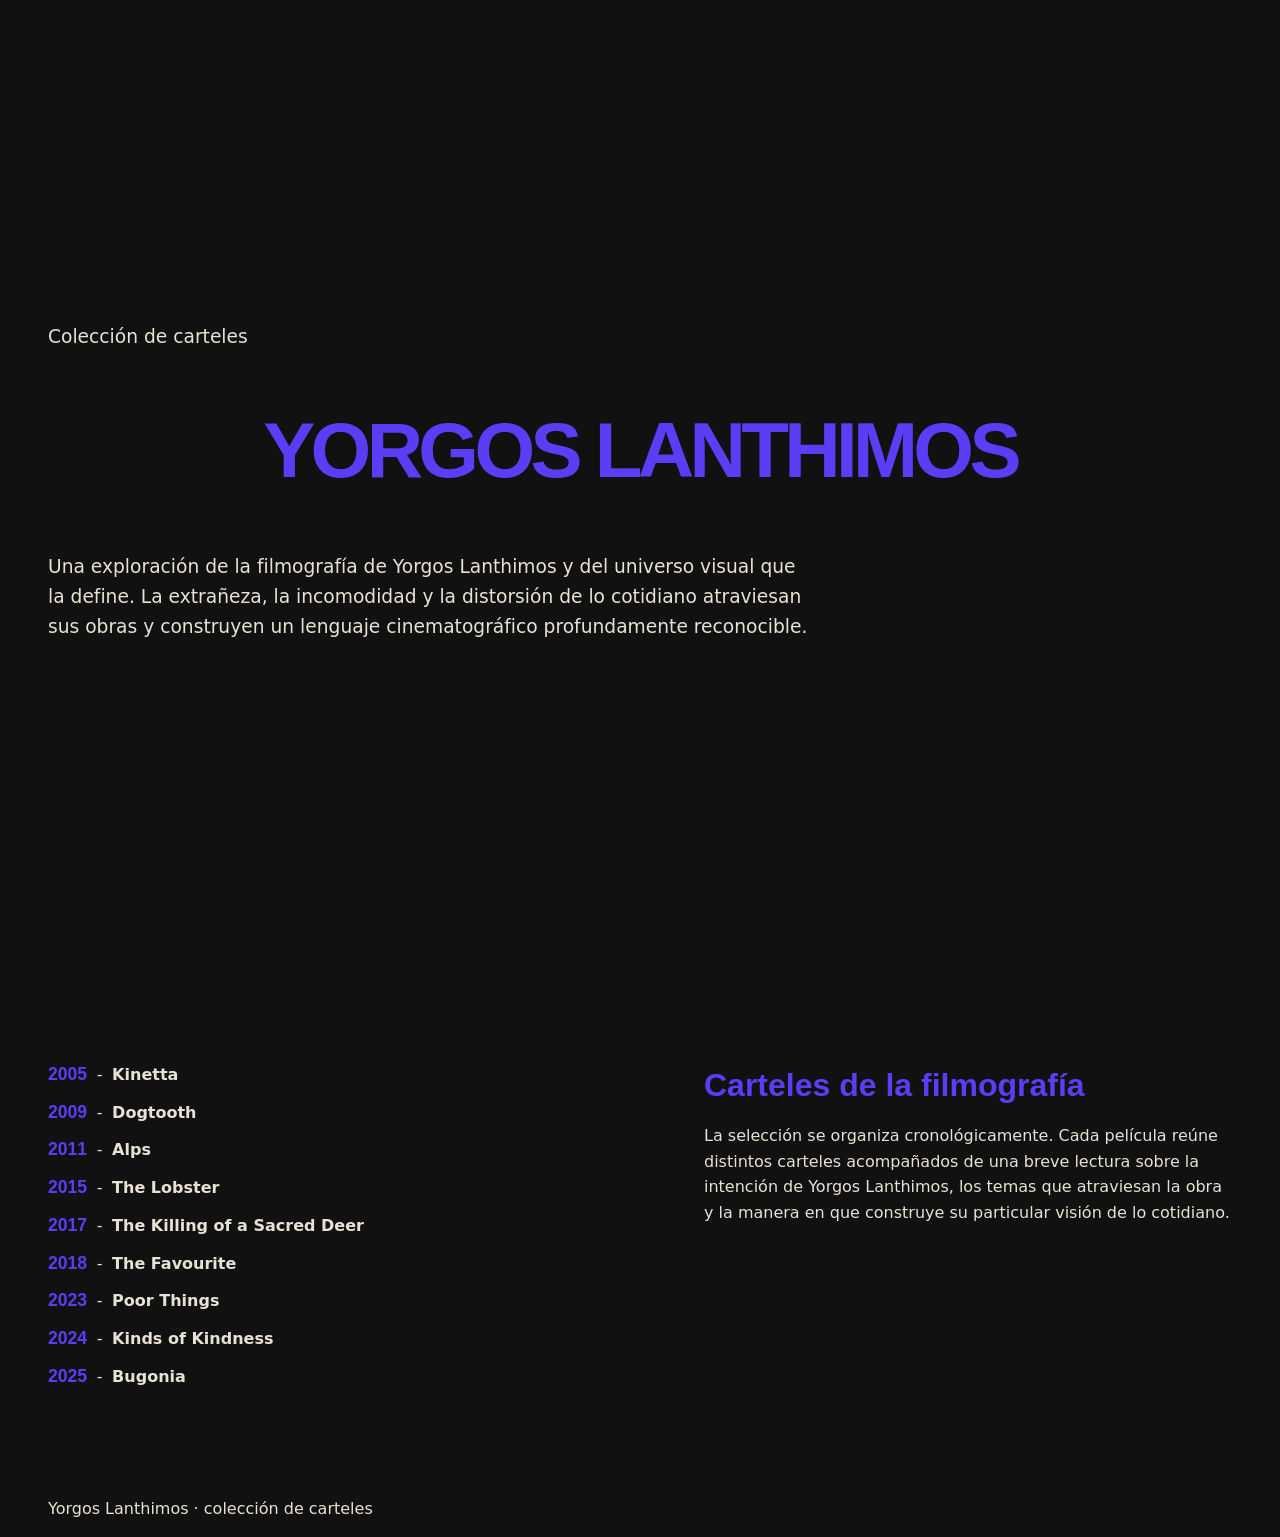
==== commit 1d9b9581: "indice y paginas" ====
--- a/index.html
+++ b/index.html
@@ -10,6 +10,11 @@
     <title>Yorgos Lanthimos — Carteles</title>
     <link rel="icon" href="favicon.ico" />
     <link rel="stylesheet" href="./css/style.css" />
+    <style>
+      /* Keep index links visually identical to the existing list */
+      .chron-list li { display: block; }
+      .chron-list a { color: inherit; text-decoration: none; display: flex; gap: 0.6rem; align-items: baseline; }
+    </style>
   </head>
   <body>
     <header class="page-header hero">
@@ -35,768 +40,26 @@
     </header>
 
     <main id="contenido">
-      <section class="collection-intro" aria-labelledby="collection-title">
-        <h2 id="collection-title">Carteles de la filmografía</h2>
-        <p>
-          La selección se organiza cronológicamente. Cada película reúne distintos carteles acompañados de una breve lectura sobre la intención de Yorgos Lanthimos, los temas que atraviesan la obra y la manera en que construye su particular visión de lo cotidiano.
-        </p>
-      </section>
+      <section class="collection-intro section-intro" aria-labelledby="collection-title">
+        <div class="left-col">
+          <ul class="chron-list">
+            <li><a href="./kinetta/"><span class="year">2005</span><span class="hyphen"> - </span><span class="movie">Kinetta</span></a></li>
+            <li><a href="./dogtooth/"><span class="year">2009</span><span class="hyphen"> - </span><span class="movie">Dogtooth</span></a></li>
+            <li><a href="./alps/"><span class="year">2011</span><span class="hyphen"> - </span><span class="movie">Alps</span></a></li>
+            <li><a href="./the-lobster/"><span class="year">2015</span><span class="hyphen"> - </span><span class="movie">The Lobster</span></a></li>
+            <li><a href="./the-killing-of-a-sacred-deer/"><span class="year">2017</span><span class="hyphen"> - </span><span class="movie">The Killing of a Sacred Deer</span></a></li>
+            <li><a href="./the-favourite/"><span class="year">2018</span><span class="hyphen"> - </span><span class="movie">The Favourite</span></a></li>
+            <li><a href="./poor-things/"><span class="year">2023</span><span class="hyphen"> - </span><span class="movie">Poor Things</span></a></li>
+            <li><a href="./kinds-of-kindness/"><span class="year">2024</span><span class="hyphen"> - </span><span class="movie">Kinds of Kindness</span></a></li>
+            <li><a href="./bugonia/"><span class="year">2025</span><span class="hyphen"> - </span><span class="movie">Bugonia</span></a></li>
+          </ul>
+        </div>
 
-      <section id="2005" class="year-section" aria-labelledby="2005-title">
-        <h2 id="2005-title">2005</h2>
-        <div class="poster-grid">
-          <article class="poster-card">
-            <figure class="poster-figure">
-              <img
-                class="poster-image"
-                src="./img/posters/poster%201/1.jpg"
-                alt="Cartel de Kinetta de Yorgos Lanthimos"
-              />
-            </figure>
-            <div class="poster-copy">
-              <p class="film-kicker">Kinetta</p>
-              <p>2005</p>
-              <h3>LO QUE EXPLORA</h3>
-              <p><strong>“Violencia, cuerpo y representación.”</strong></p>
-              <p>
-                Lanthimos construye la película desde lo crudo, espontáneo y físico. Las
-                recreaciones repetidas de escenas violentas convierten los cuerpos en objetos
-                dirigidos y coreografiados, borrando poco a poco la frontera entre actuación,
-                obsesión y violencia real.
-              </p>
-            </div>
-          </article>
-        </div>
-      </section>
-
-      <section id="2009" class="year-section" aria-labelledby="2009-title">
-        <h2 id="2009-title">2009</h2>
-        <div class="poster-grid">
-          <article class="poster-card">
-            <figure class="poster-figure">
-              <img
-                class="poster-image"
-                src="./img/posters/poster%202/2.jpg"
-                alt="Cartel de Dogtooth"
-              />
-            </figure>
-            <div class="poster-copy">
-              <p class="film-kicker">Dogtooth</p>
-              <p>2009</p>
-              <h3>LO QUE EXPLORA</h3>
-              <p><strong>“Control, educación y construcción de la realidad.”</strong></p>
-              <p>
-                Explora hasta qué punto una figura de autoridad puede construir la percepción
-                del mundo de otra persona. La familia funciona como un microcosmos donde el
-                lenguaje, la educación y el aislamiento determinan qué se considera verdadero,
-                normal o posible.
-              </p>
-            </div>
-          </article>
-
-          <article class="poster-card">
-            <figure class="poster-figure">
-              <img
-                class="poster-image"
-                src="./img/posters/poster%202/2.1.jpg"
-                alt="Cartel de Dogtooth"
-              />
-            </figure>
-            <div class="poster-copy">
-              <p class="film-kicker">Dogtooth</p>
-              <p>2009</p>
-              <h3>LO QUE EXPLORA</h3>
-              <p><strong>“Control, educación y construcción de la realidad.”</strong></p>
-              <p>
-                Explora hasta qué punto una figura de autoridad puede construir la percepción
-                del mundo de otra persona. La familia funciona como un microcosmos donde el
-                lenguaje, la educación y el aislamiento determinan qué se considera verdadero,
-                normal o posible.
-              </p>
-            </div>
-          </article>
-
-          <article class="poster-card">
-            <figure class="poster-figure">
-              <img
-                class="poster-image"
-                src="./img/posters/poster%202/2.2.jpg"
-                alt="Cartel de Dogtooth"
-              />
-            </figure>
-            <div class="poster-copy">
-              <p class="film-kicker">Dogtooth</p>
-              <p>2009</p>
-              <h3>LO QUE EXPLORA</h3>
-              <p><strong>“Control, educación y construcción de la realidad.”</strong></p>
-              <p>
-                Explora hasta qué punto una figura de autoridad puede construir la percepción
-                del mundo de otra persona. La familia funciona como un microcosmos donde el
-                lenguaje, la educación y el aislamiento determinan qué se considera verdadero,
-                normal o posible.
-              </p>
-            </div>
-          </article>
-
-          <article class="poster-card">
-            <figure class="poster-figure">
-              <img
-                class="poster-image"
-                src="./img/posters/poster%202/2.3.jpg"
-                alt="Cartel de Dogtooth"
-              />
-            </figure>
-            <div class="poster-copy">
-              <p class="film-kicker">Dogtooth</p>
-              <p>2009</p>
-              <h3>LO QUE EXPLORA</h3>
-              <p><strong>“Control, educación y construcción de la realidad.”</strong></p>
-              <p>
-                Explora hasta qué punto una figura de autoridad puede construir la percepción
-                del mundo de otra persona. La familia funciona como un microcosmos donde el
-                lenguaje, la educación y el aislamiento determinan qué se considera verdadero,
-                normal o posible.
-              </p>
-            </div>
-          </article>
-
-          <article class="poster-card">
-            <figure class="poster-figure">
-              <img
-                class="poster-image"
-                src="./img/posters/poster%202/2.4.jpg"
-                alt="Cartel de Dogtooth"
-              />
-            </figure>
-            <div class="poster-copy">
-              <p class="film-kicker">Dogtooth</p>
-              <p>2009</p>
-              <h3>LO QUE EXPLORA</h3>
-              <p><strong>“Control, educación y construcción de la realidad.”</strong></p>
-              <p>
-                Explora hasta qué punto una figura de autoridad puede construir la percepción
-                del mundo de otra persona. La familia funciona como un microcosmos donde el
-                lenguaje, la educación y el aislamiento determinan qué se considera verdadero,
-                normal o posible.
-              </p>
-            </div>
-          </article>
-        </div>
-      </section>
-
-      <section id="2011" class="year-section" aria-labelledby="2011-title">
-        <h2 id="2011-title">2011</h2>
-        <div class="poster-grid">
-          <article class="poster-card">
-            <figure class="poster-figure">
-              <img
-                class="poster-image"
-                src="./img/posters/poster%203/3.jpg"
-                alt="Cartel de Alps"
-              />
-            </figure>
-            <div class="poster-copy">
-              <p class="film-kicker">Alps</p>
-              <p>2011</p>
-              <h3>LO QUE EXPLORA</h3>
-              <p><strong>“Duelo, ausencia e identidad.”</strong></p>
-              <p>
-                La película parte de la necesidad de mantener presente a alguien que ha
-                desaparecido. Los personajes sustituyen a personas muertas para quienes están
-                de duelo, pero terminan utilizando esas identidades para llenar sus propias
-                carencias. La ausencia comienza a transformar también a quienes intentan
-                ocuparla.
-              </p>
-            </div>
-          </article>
-
-          <article class="poster-card">
-            <figure class="poster-figure">
-              <img
-                class="poster-image"
-                src="./img/posters/poster%203/3.1.jpg"
-                alt="Cartel de Alps"
-              />
-            </figure>
-            <div class="poster-copy">
-              <p class="film-kicker">Alps</p>
-              <p>2011</p>
-              <h3>LO QUE EXPLORA</h3>
-              <p><strong>“Duelo, ausencia e identidad.”</strong></p>
-              <p>
-                La película parte de la necesidad de mantener presente a alguien que ha
-                desaparecido. Los personajes sustituyen a personas muertas para quienes están
-                de duelo, pero terminan utilizando esas identidades para llenar sus propias
-                carencias. La ausencia comienza a transformar también a quienes intentan
-                ocuparla.
-              </p>
-            </div>
-          </article>
-
-          <article class="poster-card">
-            <figure class="poster-figure">
-              <img
-                class="poster-image"
-                src="./img/posters/poster%203/3.2.jpg"
-                alt="Cartel de Alps"
-              />
-            </figure>
-            <div class="poster-copy">
-              <p class="film-kicker">Alps</p>
-              <p>2011</p>
-              <h3>LO QUE EXPLORA</h3>
-              <p><strong>“Duelo, ausencia e identidad.”</strong></p>
-              <p>
-                La película parte de la necesidad de mantener presente a alguien que ha
-                desaparecido. Los personajes sustituyen a personas muertas para quienes están
-                de duelo, pero terminan utilizando esas identidades para llenar sus propias
-                carencias. La ausencia comienza a transformar también a quienes intentan
-                ocuparla.
-              </p>
-            </div>
-          </article>
-        </div>
-      </section>
-
-      <section id="2015" class="year-section" aria-labelledby="2015-title">
-        <h2 id="2015-title">2015</h2>
-        <div class="poster-grid">
-          <article class="poster-card">
-            <figure class="poster-figure">
-              <img
-                class="poster-image"
-                src="./img/posters/poster%204/4.jpeg"
-                alt="Cartel oficial de The Lobster"
-              />
-            </figure>
-            <div class="poster-copy">
-              <p class="film-kicker">The Lobster</p>
-              <p>2015</p>
-              <h3>LO QUE EXPLORA</h3>
-              <p><strong>“Amor convertido en obligación social.”</strong></p>
-              <p>
-                Lanthimos cuestiona la forma en que la sociedad construye las relaciones de
-                pareja. Lleva al absurdo la presión por encontrar a alguien para revelar las
-                reglas artificiales con las que se define quién debe estar acompañado, quién
-                debe estar solo y qué características supuestamente justifican el amor.
-              </p>
-            </div>
-          </article>
-
-          <article class="poster-card">
-            <figure class="poster-figure">
-              <img
-                class="poster-image"
-                src="./img/posters/poster%204/4.1.jpg"
-                alt="Cartel oficial de The Lobster"
-              />
-            </figure>
-            <div class="poster-copy">
-              <p class="film-kicker">The Lobster</p>
-              <p>2015</p>
-              <h3>LO QUE EXPLORA</h3>
-              <p><strong>“Amor convertido en obligación social.”</strong></p>
-              <p>
-                Lanthimos cuestiona la forma en que la sociedad construye las relaciones de
-                pareja. Lleva al absurdo la presión por encontrar a alguien para revelar las
-                reglas artificiales con las que se define quién debe estar acompañado, quién
-                debe estar solo y qué características supuestamente justifican el amor.
-              </p>
-            </div>
-          </article>
-
-          <article class="poster-card">
-            <figure class="poster-figure">
-              <img
-                class="poster-image"
-                src="./img/posters/poster%204/4.2.jpg"
-                alt="Cartel oficial de The Lobster"
-              />
-            </figure>
-            <div class="poster-copy">
-              <p class="film-kicker">The Lobster</p>
-              <p>2015</p>
-              <h3>LO QUE EXPLORA</h3>
-              <p><strong>“Amor convertido en obligación social.”</strong></p>
-              <p>
-                Lanthimos cuestiona la forma en que la sociedad construye las relaciones de
-                pareja. Lleva al absurdo la presión por encontrar a alguien para revelar las
-                reglas artificiales con las que se define quién debe estar acompañado, quién
-                debe estar solo y qué características supuestamente justifican el amor.
-              </p>
-            </div>
-          </article>
-
-          <article class="poster-card">
-            <figure class="poster-figure">
-              <img
-                class="poster-image"
-                src="./img/posters/poster%204/4.4.jpg"
-                alt="Cartel oficial de The Lobster"
-              />
-            </figure>
-            <div class="poster-copy">
-              <p class="film-kicker">The Lobster</p>
-              <p>2015</p>
-              <h3>LO QUE EXPLORA</h3>
-              <p><strong>“Amor convertido en obligación social.”</strong></p>
-              <p>
-                Lanthimos cuestiona la forma en que la sociedad construye las relaciones de
-                pareja. Lleva al absurdo la presión por encontrar a alguien para revelar las
-                reglas artificiales con las que se define quién debe estar acompañado, quién
-                debe estar solo y qué características supuestamente justifican el amor.
-              </p>
-            </div>
-          </article>
-
-          <article class="poster-card">
-            <figure class="poster-figure">
-              <img
-                class="poster-image"
-                src="./img/posters/poster%204/4.5.jpg"
-                alt="Cartel oficial de The Lobster"
-              />
-            </figure>
-            <div class="poster-copy">
-              <p class="film-kicker">The Lobster</p>
-              <p>2015</p>
-              <h3>LO QUE EXPLORA</h3>
-              <p><strong>“Amor convertido en obligación social.”</strong></p>
-              <p>
-                Lanthimos cuestiona la forma en que la sociedad construye las relaciones de
-                pareja. Lleva al absurdo la presión por encontrar a alguien para revelar las
-                reglas artificiales con las que se define quién debe estar acompañado, quién
-                debe estar solo y qué características supuestamente justifican el amor.
-              </p>
-            </div>
-          </article>
-        </div>
-      </section>
-
-      <section id="2017" class="year-section" aria-labelledby="2017-title">
-        <h2 id="2017-title">2017</h2>
-        <div class="poster-grid">
-          <article class="poster-card">
-            <figure class="poster-figure">
-              <img
-                class="poster-image"
-                src="./img/posters/poster%205/5.jpg"
-                alt="Cartel de The Killing of a Sacred Deer"
-              />
-            </figure>
-            <div class="poster-copy">
-              <p class="film-kicker">The Killing of a Sacred Deer</p>
-              <p>2017</p>
-              <h3>LO QUE EXPLORA</h3>
-              <p><strong>“Culpa, castigo y sacrificio.”</strong></p>
-              <p>
-                Una familia aparentemente estable queda atrapada dentro de una lógica en la
-                que una deuda exige ser compensada. La película transforma la culpa en
-                castigo y obliga a enfrentar una decisión imposible: sacrificar a alguien para
-                restablecer el equilibrio.
-              </p>
-            </div>
-          </article>
-
-          <article class="poster-card">
-            <figure class="poster-figure">
-              <img
-                class="poster-image"
-                src="./img/posters/poster%205/5.1.jpg"
-                alt="Cartel de The Killing of a Sacred Deer"
-              />
-            </figure>
-            <div class="poster-copy">
-              <p class="film-kicker">The Killing of a Sacred Deer</p>
-              <p>2017</p>
-              <h3>LO QUE EXPLORA</h3>
-              <p><strong>“Culpa, castigo y sacrificio.”</strong></p>
-              <p>
-                Una familia aparentemente estable queda atrapada dentro de una lógica en la
-                que una deuda exige ser compensada. La película transforma la culpa en
-                castigo y obliga a enfrentar una decisión imposible: sacrificar a alguien para
-                restablecer el equilibrio.
-              </p>
-            </div>
-          </article>
-
-          <article class="poster-card">
-            <figure class="poster-figure">
-              <img
-                class="poster-image"
-                src="./img/posters/poster%205/5.3.png"
-                alt="Cartel de The Killing of a Sacred Deer"
-              />
-            </figure>
-            <div class="poster-copy">
-              <p class="film-kicker">The Killing of a Sacred Deer</p>
-              <p>2017</p>
-              <h3>LO QUE EXPLORA</h3>
-              <p><strong>“Culpa, castigo y sacrificio.”</strong></p>
-              <p>
-                Una familia aparentemente estable queda atrapada dentro de una lógica en la
-                que una deuda exige ser compensada. La película transforma la culpa en
-                castigo y obliga a enfrentar una decisión imposible: sacrificar a alguien para
-                restablecer el equilibrio.
-              </p>
-            </div>
-          </article>
-
-          <article class="poster-card">
-            <figure class="poster-figure">
-              <img
-                class="poster-image"
-                src="./img/posters/poster%205/5.4.jpeg"
-                alt="Cartel de The Killing of a Sacred Deer"
-              />
-            </figure>
-            <div class="poster-copy">
-              <p class="film-kicker">The Killing of a Sacred Deer</p>
-              <p>2017</p>
-              <h3>LO QUE EXPLORA</h3>
-              <p><strong>“Culpa, castigo y sacrificio.”</strong></p>
-              <p>
-                Una familia aparentemente estable queda atrapada dentro de una lógica en la
-                que una deuda exige ser compensada. La película transforma la culpa en
-                castigo y obliga a enfrentar una decisión imposible: sacrificar a alguien para
-                restablecer el equilibrio.
-              </p>
-            </div>
-          </article>
-        </div>
-      </section>
-
-      <section id="2018" class="year-section" aria-labelledby="2018-title">
-        <h2 id="2018-title">2018</h2>
-        <div class="poster-grid">
-          <article class="poster-card">
-            <figure class="poster-figure">
-              <img
-                class="poster-image"
-                src="./img/posters/poster%206/6.jpeg"
-                alt="Cartel principal de The Favourite"
-              />
-            </figure>
-            <div class="poster-copy">
-              <p class="film-kicker">The Favourite</p>
-              <p>2018</p>
-              <h3>LO QUE EXPLORA</h3>
-              <p><strong>“Poder, amor y manipulación.”</strong></p>
-              <p>
-                El deseo, los afectos, la rivalidad y la necesidad de amor se convierten en
-                formas de ejercer poder. Lanthimos conecta lo íntimo con lo político: las
-                relaciones entre tres personas terminan influyendo en decisiones capaces de
-                afectar la vida de miles.
-              </p>
-            </div>
-          </article>
-
-          <article class="poster-card">
-            <figure class="poster-figure">
-              <img
-                class="poster-image"
-                src="./img/posters/poster%206/6.1.jpg"
-                alt="Cartel de The Favourite"
-              />
-            </figure>
-            <div class="poster-copy">
-              <p class="film-kicker">The Favourite</p>
-              <p>2018</p>
-              <h3>LO QUE EXPLORA</h3>
-              <p><strong>“Poder, amor y manipulación.”</strong></p>
-              <p>
-                El deseo, los afectos, la rivalidad y la necesidad de amor se convierten en
-                formas de ejercer poder. Lanthimos conecta lo íntimo con lo político: las
-                relaciones entre tres personas terminan influyendo en decisiones capaces de
-                afectar la vida de miles.
-              </p>
-            </div>
-          </article>
-
-          <article class="poster-card">
-            <figure class="poster-figure">
-              <img
-                class="poster-image"
-                src="./img/posters/poster%206/6.2.jpg"
-                alt="Cartel de The Favourite"
-              />
-            </figure>
-            <div class="poster-copy">
-              <p class="film-kicker">The Favourite</p>
-              <p>2018</p>
-              <h3>LO QUE EXPLORA</h3>
-              <p><strong>“Poder, amor y manipulación.”</strong></p>
-              <p>
-                El deseo, los afectos, la rivalidad y la necesidad de amor se convierten en
-                formas de ejercer poder. Lanthimos conecta lo íntimo con lo político: las
-                relaciones entre tres personas terminan influyendo en decisiones capaces de
-                afectar la vida de miles.
-              </p>
-            </div>
-          </article>
-        </div>
-      </section>
-
-      <section id="2023" class="year-section" aria-labelledby="2023-title">
-        <h2 id="2023-title">2023</h2>
-        <div class="poster-grid">
-          <article class="poster-card">
-            <figure class="poster-figure">
-              <img
-                class="poster-image"
-                src="./img/posters/poster%207/7.avif"
-                alt="Cartel de Poor Things"
-              />
-            </figure>
-            <div class="poster-copy">
-              <p class="film-kicker">Poor Things</p>
-              <p>2023</p>
-              <h3>LO QUE EXPLORA</h3>
-              <p><strong>“Libertad, autonomía y descubrimiento.”</strong></p>
-              <p>
-                Bella descubre el mundo antes de interiorizar las reglas que los demás
-                consideran normales. Mientras diferentes personas intentan moldearla, poseerla
-                o definirla, ella construye su identidad mediante su propia experiencia y se
-                enfrenta a las estructuras sociales, sexuales, económicas y políticas que buscan
-                limitarla.
-              </p>
-            </div>
-          </article>
-
-          <article class="poster-card">
-            <figure class="poster-figure">
-              <img
-                class="poster-image"
-                src="./img/posters/poster%207/7.1.jpg"
-                alt="Cartel de Poor Things"
-              />
-            </figure>
-            <div class="poster-copy">
-              <p class="film-kicker">Poor Things</p>
-              <p>2023</p>
-              <h3>LO QUE EXPLORA</h3>
-              <p><strong>“Libertad, autonomía y descubrimiento.”</strong></p>
-              <p>
-                Bella descubre el mundo antes de interiorizar las reglas que los demás
-                consideran normales. Mientras diferentes personas intentan moldearla, poseerla
-                o definirla, ella construye su identidad mediante su propia experiencia y se
-                enfrenta a las estructuras sociales, sexuales, económicas y políticas que buscan
-                limitarla.
-              </p>
-            </div>
-          </article>
-
-          <article class="poster-card">
-            <figure class="poster-figure">
-              <img
-                class="poster-image"
-                src="./img/posters/poster%207/7.2.jpg"
-                alt="Cartel de Poor Things"
-              />
-            </figure>
-            <div class="poster-copy">
-              <p class="film-kicker">Poor Things</p>
-              <p>2023</p>
-              <h3>LO QUE EXPLORA</h3>
-              <p><strong>“Libertad, autonomía y descubrimiento.”</strong></p>
-              <p>
-                Bella descubre el mundo antes de interiorizar las reglas que los demás
-                consideran normales. Mientras diferentes personas intentan moldearla, poseerla
-                o definirla, ella construye su identidad mediante su propia experiencia y se
-                enfrenta a las estructuras sociales, sexuales, económicas y políticas que buscan
-                limitarla.
-              </p>
-            </div>
-          </article>
-
-          <article class="poster-card">
-            <figure class="poster-figure">
-              <img
-                class="poster-image"
-                src="./img/posters/poster%207/7.3.jpg"
-                alt="Cartel de Poor Things"
-              />
-            </figure>
-            <div class="poster-copy">
-              <p class="film-kicker">Poor Things</p>
-              <p>2023</p>
-              <h3>LO QUE EXPLORA</h3>
-              <p><strong>“Libertad, autonomía y descubrimiento.”</strong></p>
-              <p>
-                Bella descubre el mundo antes de interiorizar las reglas que los demás
-                consideran normales. Mientras diferentes personas intentan moldearla, poseerla
-                o definirla, ella construye su identidad mediante su propia experiencia y se
-                enfrenta a las estructuras sociales, sexuales, económicas y políticas que buscan
-                limitarla.
-              </p>
-            </div>
-          </article>
-        </div>
-      </section>
-
-      <section id="2024" class="year-section" aria-labelledby="2024-title">
-        <h2 id="2024-title">2024</h2>
-        <div class="poster-grid">
-          <article class="poster-card">
-            <figure class="poster-figure">
-              <img
-                class="poster-image"
-                src="./img/posters/poster%208/8.avif"
-                alt="Cartel de Kinds of Kindness"
-              />
-            </figure>
-            <div class="poster-copy">
-              <p class="film-kicker">Kinds of Kindness</p>
-              <p>2024</p>
-              <h3>LO QUE EXPLORA</h3>
-              <p><strong>“Control, obediencia y libre albedrío.”</strong></p>
-              <p>
-                Las tres historias muestran relaciones en las que alguien entrega parte de su
-                autonomía a otra persona, una pareja o un sistema de creencias. La película
-                lleva al extremo la tensión entre confianza, dependencia, sacrificio y la
-                necesidad de recuperar el control sobre la propia vida.
-              </p>
-            </div>
-          </article>
-
-          <article class="poster-card">
-            <figure class="poster-figure">
-              <img
-                class="poster-image"
-                src="./img/posters/poster%208/8.1.jpg"
-                alt="Cartel de Kinds of Kindness"
-              />
-            </figure>
-            <div class="poster-copy">
-              <p class="film-kicker">Kinds of Kindness</p>
-              <p>2024</p>
-              <h3>LO QUE EXPLORA</h3>
-              <p><strong>“Control, obediencia y libre albedrío.”</strong></p>
-              <p>
-                Las tres historias muestran relaciones en las que alguien entrega parte de su
-                autonomía a otra persona, una pareja o un sistema de creencias. La película
-                lleva al extremo la tensión entre confianza, dependencia, sacrificio y la
-                necesidad de recuperar el control sobre la propia vida.
-              </p>
-            </div>
-          </article>
-
-          <article class="poster-card">
-            <figure class="poster-figure">
-              <img
-                class="poster-image"
-                src="./img/posters/poster%208/8.2.jpg"
-                alt="Cartel de Kinds of Kindness"
-              />
-            </figure>
-            <div class="poster-copy">
-              <p class="film-kicker">Kinds of Kindness</p>
-              <p>2024</p>
-              <h3>LO QUE EXPLORA</h3>
-              <p><strong>“Control, obediencia y libre albedrío.”</strong></p>
-              <p>
-                Las tres historias muestran relaciones en las que alguien entrega parte de su
-                autonomía a otra persona, una pareja o un sistema de creencias. La película
-                lleva al extremo la tensión entre confianza, dependencia, sacrificio y la
-                necesidad de recuperar el control sobre la propia vida.
-              </p>
-            </div>
-          </article>
-
-          <article class="poster-card">
-            <figure class="poster-figure">
-              <img
-                class="poster-image"
-                src="./img/posters/poster%208/8.3.jpg"
-                alt="Cartel de Kinds of Kindness"
-              />
-            </figure>
-            <div class="poster-copy">
-              <p class="film-kicker">Kinds of Kindness</p>
-              <p>2024</p>
-              <h3>LO QUE EXPLORA</h3>
-              <p><strong>“Control, obediencia y libre albedrío.”</strong></p>
-              <p>
-                Las tres historias muestran relaciones en las que alguien entrega parte de su
-                autonomía a otra persona, una pareja o un sistema de creencias. La película
-                lleva al extremo la tensión entre confianza, dependencia, sacrificio y la
-                necesidad de recuperar el control sobre la propia vida.
-              </p>
-            </div>
-          </article>
-
-          <article class="poster-card">
-            <figure class="poster-figure">
-              <img
-                class="poster-image"
-                src="./img/posters/poster%208/8.4.jpg"
-                alt="Cartel de Kinds of Kindness"
-              />
-            </figure>
-            <div class="poster-copy">
-              <p class="film-kicker">Kinds of Kindness</p>
-              <p>2024</p>
-              <h3>LO QUE EXPLORA</h3>
-              <p><strong>“Control, obediencia y libre albedrío.”</strong></p>
-              <p>
-                Las tres historias muestran relaciones en las que alguien entrega parte de su
-                autonomía a otra persona, una pareja o un sistema de creencias. La película
-                lleva al extremo la tensión entre confianza, dependencia, sacrificio y la
-                necesidad de recuperar el control sobre la propia vida.
-              </p>
-            </div>
-          </article>
-
-          <article class="poster-card">
-            <figure class="poster-figure">
-              <img
-                class="poster-image"
-                src="./img/posters/poster%208/8.5.jpg"
-                alt="Cartel de Kinds of Kindness"
-              />
-            </figure>
-            <div class="poster-copy">
-              <p class="film-kicker">Kinds of Kindness</p>
-              <p>2024</p>
-              <h3>LO QUE EXPLORA</h3>
-              <p><strong>“Control, obediencia y libre albedrío.”</strong></p>
-              <p>
-                Las tres historias muestran relaciones en las que alguien entrega parte de su
-                autonomía a otra persona, una pareja o un sistema de creencias. La película
-                lleva al extremo la tensión entre confianza, dependencia, sacrificio y la
-                necesidad de recuperar el control sobre la propia vida.
-              </p>
-            </div>
-          </article>
-        </div>
-      </section>
-
-      <section id="2025" class="year-section" aria-labelledby="2025-title">
-        <h2 id="2025-title">2025</h2>
-        <div class="poster-grid">
-          <article class="poster-card">
-            <figure class="poster-figure">
-              <img
-                class="poster-image"
-                src="./img/posters/poster%209/9.jpg"
-                alt="Cartel oficial de Bugonia"
-              />
-            </figure>
-            <div class="poster-copy">
-              <p class="film-kicker">Bugonia</p>
-              <p>2025</p>
-              <h3>LO QUE EXPLORA</h3>
-              <p><strong>“Verdad, creencia y percepción de la realidad.”</strong></p>
-              <p>
-                La película enfrenta distintas formas de construir la verdad. Más que hablar
-                únicamente de teorías de conspiración, explora qué ocurre cuando dos personas
-                dejan de compartir una misma realidad y cada una interpreta los hechos desde
-                su propio sistema de creencias. El espectador también debe decidir
-                constantemente qué cree, qué considera prueba y quién puede definir lo
-                verdadero.
-              </p>
-            </div>
-          </article>
+        <div class="right-col">
+          <h2 id="collection-title">Carteles de la filmografía</h2>
+          <p>
+            La selección se organiza cronológicamente. Cada película reúne distintos carteles acompañados de una breve lectura sobre la intención de Yorgos Lanthimos, los temas que atraviesan la obra y la manera en que construye su particular visión de lo cotidiano.
+          </p>
         </div>
       </section>
     </main>
--- a/css/style.css
+++ b/css/style.css
@@ -169,6 +169,23 @@
   font-size: var(--font-size-h3);
 }
 
+/* Large section years (e.g. 2005, 2009) — only inside .year-section */
+.year-section > h2 {
+  font-family: var(--font-family-title);
+  color: var(--color-accent);
+  font-size: clamp(64px, 8vw, 140px);
+  line-height: 0.9;
+  letter-spacing: 0;
+  display: block;
+  text-align: left;
+  box-sizing: border-box;
+  /* make the heading span the content area so its left edge aligns with poster grid */
+  width: 100%;
+  max-width: none;
+  margin: 0 0 28px 0;
+  padding: 0;
+}
+
 
 /*
   ============================================================
@@ -230,6 +247,74 @@
   margin-bottom: 3rem;
 }
 
+/* Two-column intro immediately below hero */
+.section-intro {
+  margin-top: 120px;
+  display: grid;
+  grid-template-columns: 1fr 1fr;
+  column-gap: 10vw;
+  align-items: start;
+  width: 100%;
+  box-sizing: border-box;
+  padding-top: 2.5rem;
+  padding-bottom: 3rem;
+}
+
+.chron-list {
+  list-style: none;
+  padding: 0;
+  margin: 0;
+}
+
+.chron-list li {
+  margin: 0 0 0.6rem 0;
+  display: flex;
+  align-items: baseline;
+  gap: 0.6rem;
+}
+
+.chron-list .year {
+  font-family: var(--font-family-title);
+  color: var(--color-accent);
+  font-weight: 700;
+  font-size: 1.1rem;
+  transition: color 0.2s ease;
+}
+
+.chron-list .hyphen {
+  color: var(--color-text);
+}
+
+.chron-list .movie {
+  font-family: var(--font-family-base);
+  color: var(--color-text);
+  font-weight: 700;
+  transition: color 0.2s ease;
+}
+
+/* Homepage-only: when hovering the full clickable index row, swap colors
+   between the year and the movie title. Scoped to .collection-intro so
+   other links remain unaffected. */
+.collection-intro .chron-list a:hover .year {
+  color: var(--color-text);
+}
+.collection-intro .chron-list a:hover .movie {
+  color: var(--color-accent);
+}
+
+.right-col h2#collection-title {
+  font-family: var(--font-family-title);
+  color: var(--color-accent);
+  margin: 0 0 0.75rem 0;
+  text-align: left;
+}
+
+.right-col p {
+  margin: 0;
+  max-width: 560px;
+  text-align: left;
+}
+
 /*
   ============================================================
   POSTER GALLERY LAYOUT
@@ -251,6 +336,15 @@
   box-sizing: border-box;
   justify-items: stretch;
   align-items: start;
+}
+
+/* Ensure the single film info block sits under the first poster column
+   and matches its width. Scoped to .poster-grid so it follows the grid. */
+.poster-grid .poster-copy {
+  grid-column: 1 / 2;
+  width: 100%;
+  max-width: 100%;
+  justify-self: stretch;
 }
 
 .poster-card {
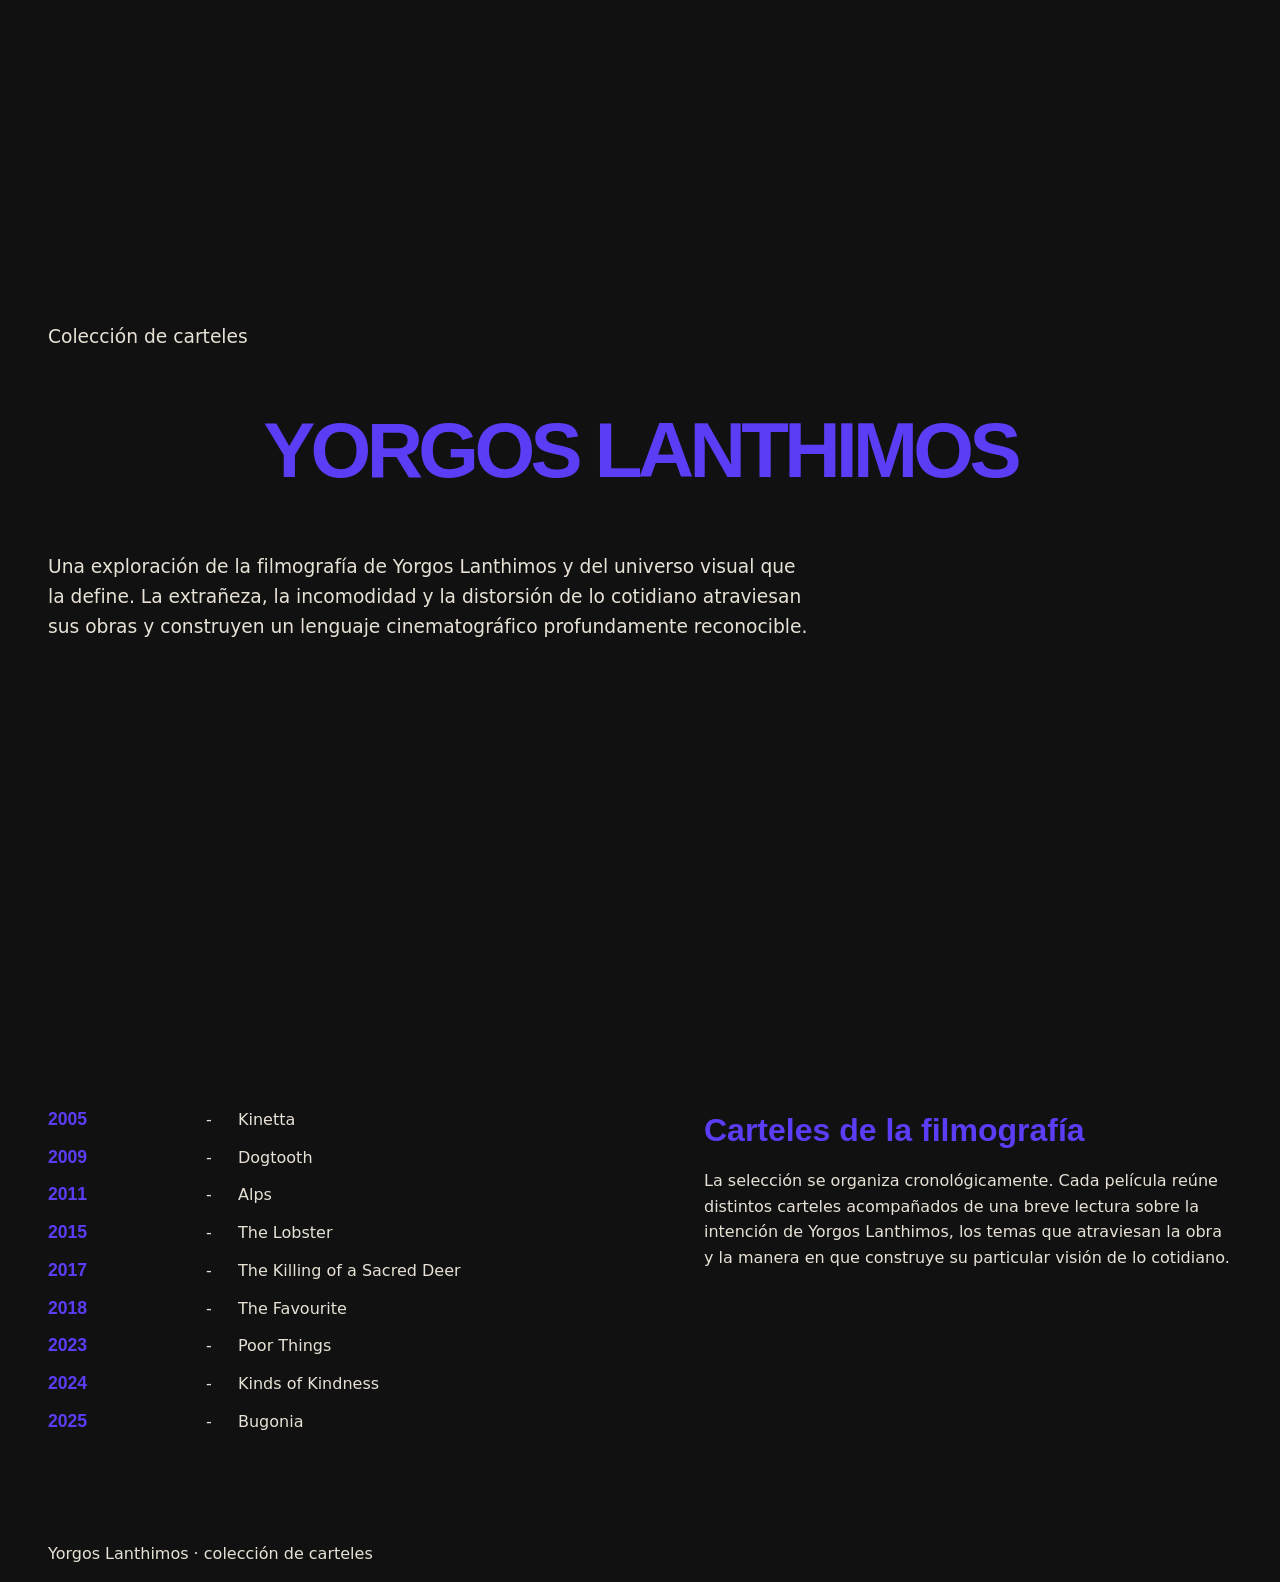
==== commit 71a8b133: "cmabips" ====
--- a/index.html
+++ b/index.html
@@ -13,7 +13,15 @@
     <style>
       /* Keep index links visually identical to the existing list */
       .chron-list li { display: block; }
-      .chron-list a { color: inherit; text-decoration: none; display: flex; gap: 0.6rem; align-items: baseline; }
+      .chron-list a {
+        color: inherit;
+        text-decoration: none;
+        display: grid;
+        grid-template-columns: 150px 24px minmax(0, 1fr);
+        column-gap: 8px;
+        align-items: baseline;
+        width: fit-content;
+      }
     </style>
   </head>
   <body>
@@ -40,18 +48,18 @@
     </header>
 
     <main id="contenido">
-      <section class="collection-intro section-intro" aria-labelledby="collection-title">
+      <section class="collection-intro section-intro" id="indice" aria-labelledby="collection-title">
         <div class="left-col">
           <ul class="chron-list">
-            <li><a href="./kinetta/"><span class="year">2005</span><span class="hyphen"> - </span><span class="movie">Kinetta</span></a></li>
-            <li><a href="./dogtooth/"><span class="year">2009</span><span class="hyphen"> - </span><span class="movie">Dogtooth</span></a></li>
-            <li><a href="./alps/"><span class="year">2011</span><span class="hyphen"> - </span><span class="movie">Alps</span></a></li>
-            <li><a href="./the-lobster/"><span class="year">2015</span><span class="hyphen"> - </span><span class="movie">The Lobster</span></a></li>
-            <li><a href="./the-killing-of-a-sacred-deer/"><span class="year">2017</span><span class="hyphen"> - </span><span class="movie">The Killing of a Sacred Deer</span></a></li>
-            <li><a href="./the-favourite/"><span class="year">2018</span><span class="hyphen"> - </span><span class="movie">The Favourite</span></a></li>
-            <li><a href="./poor-things/"><span class="year">2023</span><span class="hyphen"> - </span><span class="movie">Poor Things</span></a></li>
-            <li><a href="./kinds-of-kindness/"><span class="year">2024</span><span class="hyphen"> - </span><span class="movie">Kinds of Kindness</span></a></li>
-            <li><a href="./bugonia/"><span class="year">2025</span><span class="hyphen"> - </span><span class="movie">Bugonia</span></a></li>
+            <li><a class="film-index-link" href="./kinetta/"><span class="year">2005</span><span class="dash">-</span><span class="film-name">Kinetta</span></a></li>
+            <li><a class="film-index-link" href="./dogtooth/"><span class="year">2009</span><span class="dash">-</span><span class="film-name">Dogtooth</span></a></li>
+            <li><a class="film-index-link" href="./alps/"><span class="year">2011</span><span class="dash">-</span><span class="film-name">Alps</span></a></li>
+            <li><a class="film-index-link" href="./the-lobster/"><span class="year">2015</span><span class="dash">-</span><span class="film-name">The Lobster</span></a></li>
+            <li><a class="film-index-link" href="./the-killing-of-a-sacred-deer/"><span class="year">2017</span><span class="dash">-</span><span class="film-name">The Killing of a Sacred Deer</span></a></li>
+            <li><a class="film-index-link" href="./the-favourite/"><span class="year">2018</span><span class="dash">-</span><span class="film-name">The Favourite</span></a></li>
+            <li><a class="film-index-link" href="./poor-things/"><span class="year">2023</span><span class="dash">-</span><span class="film-name">Poor Things</span></a></li>
+            <li><a class="film-index-link" href="./kinds-of-kindness/"><span class="year">2024</span><span class="dash">-</span><span class="film-name">Kinds of Kindness</span></a></li>
+            <li><a class="film-index-link" href="./bugonia/"><span class="year">2025</span><span class="dash">-</span><span class="film-name">Bugonia</span></a></li>
           </ul>
         </div>
 
--- a/css/style.css
+++ b/css/style.css
@@ -226,6 +226,7 @@
   min-width: 0;
   max-width: none;
   margin: 0 auto;
+  padding-top: 45px;
 }
 
 
@@ -268,9 +269,7 @@
 
 .chron-list li {
   margin: 0 0 0.6rem 0;
-  display: flex;
-  align-items: baseline;
-  gap: 0.6rem;
+  display: block;
 }
 
 .chron-list .year {
@@ -298,8 +297,35 @@
 .collection-intro .chron-list a:hover .year {
   color: var(--color-text);
 }
+.collection-intro .chron-list a:hover .film-name,
 .collection-intro .chron-list a:hover .movie {
   color: var(--color-accent);
+}
+
+.chron-list .film-index-link {
+  display: grid;
+  grid-template-columns: 150px 24px minmax(0, 1fr);
+  column-gap: 8px;
+  align-items: baseline;
+  width: fit-content;
+}
+
+.chron-list .film-index-link .year,
+.chron-list .film-index-link .dash,
+.chron-list .film-index-link .film-name {
+  display: block;
+}
+
+.chron-list .film-index-link .dash {
+  color: var(--color-text);
+}
+
+.chron-list .film-index-link .film-name {
+  color: var(--color-text);
+}
+
+.chron-list .film-index-link .year {
+  justify-self: start;
 }
 
 .right-col h2#collection-title {
@@ -325,6 +351,73 @@
   width: 100%;
   margin-left: 0;
   margin-right: 0;
+  padding-top: 0.5rem;
+}
+
+.back-link {
+  display: inline-flex;
+  align-items: center;
+  justify-content: center;
+  width: 120px;
+  height: 42px;
+  color: var(--color-accent);
+  text-decoration: none;
+  margin-bottom: 1.5rem;
+  margin-top: 0;
+  line-height: 1;
+}
+
+.back-link:hover,
+.back-link:focus {
+  text-decoration: none;
+}
+
+.back-link svg {
+  display: block;
+  width: 120px;
+  height: 42px;
+  color: inherit;
+}
+
+.back-link svg path {
+  fill: currentColor;
+}
+
+.year-section .film-heading-row {
+  display: grid;
+  grid-template-columns: repeat(3, minmax(0, 1fr));
+  gap: 30px;
+  width: 100%;
+  align-items: end;
+  margin: 0 0 90px 0;
+}
+
+.year-section .film-header-year {
+  grid-column: 1 / 2;
+  justify-self: start;
+  margin: 0;
+  padding: 0;
+  font-family: var(--font-family-title);
+  color: var(--color-accent);
+  font-size: clamp(64px, 8vw, 140px);
+  line-height: 0.9;
+  letter-spacing: 0;
+  text-align: left;
+}
+
+.year-section .film-header-title {
+  grid-column: 2 / 4;
+  justify-self: end;
+  margin: 0;
+  padding: 0;
+  font-family: var(--font-family-title);
+  color: var(--color-text);
+  font-size: clamp(42px, 5vw, 90px);
+  line-height: 0.9;
+  letter-spacing: -0.04em;
+  text-align: right;
+  max-width: 100%;
+  word-break: break-word;
 }
 
 .poster-grid {
@@ -336,6 +429,7 @@
   box-sizing: border-box;
   justify-items: stretch;
   align-items: start;
+  margin-top: 0;
 }
 
 /* Ensure the single film info block sits under the first poster column
@@ -395,3 +489,7 @@
 nav a {
   margin-right: 1rem;
 }
+
+.poster-grid .poster-copy h3 {
+  color: #5b3df5;
+}
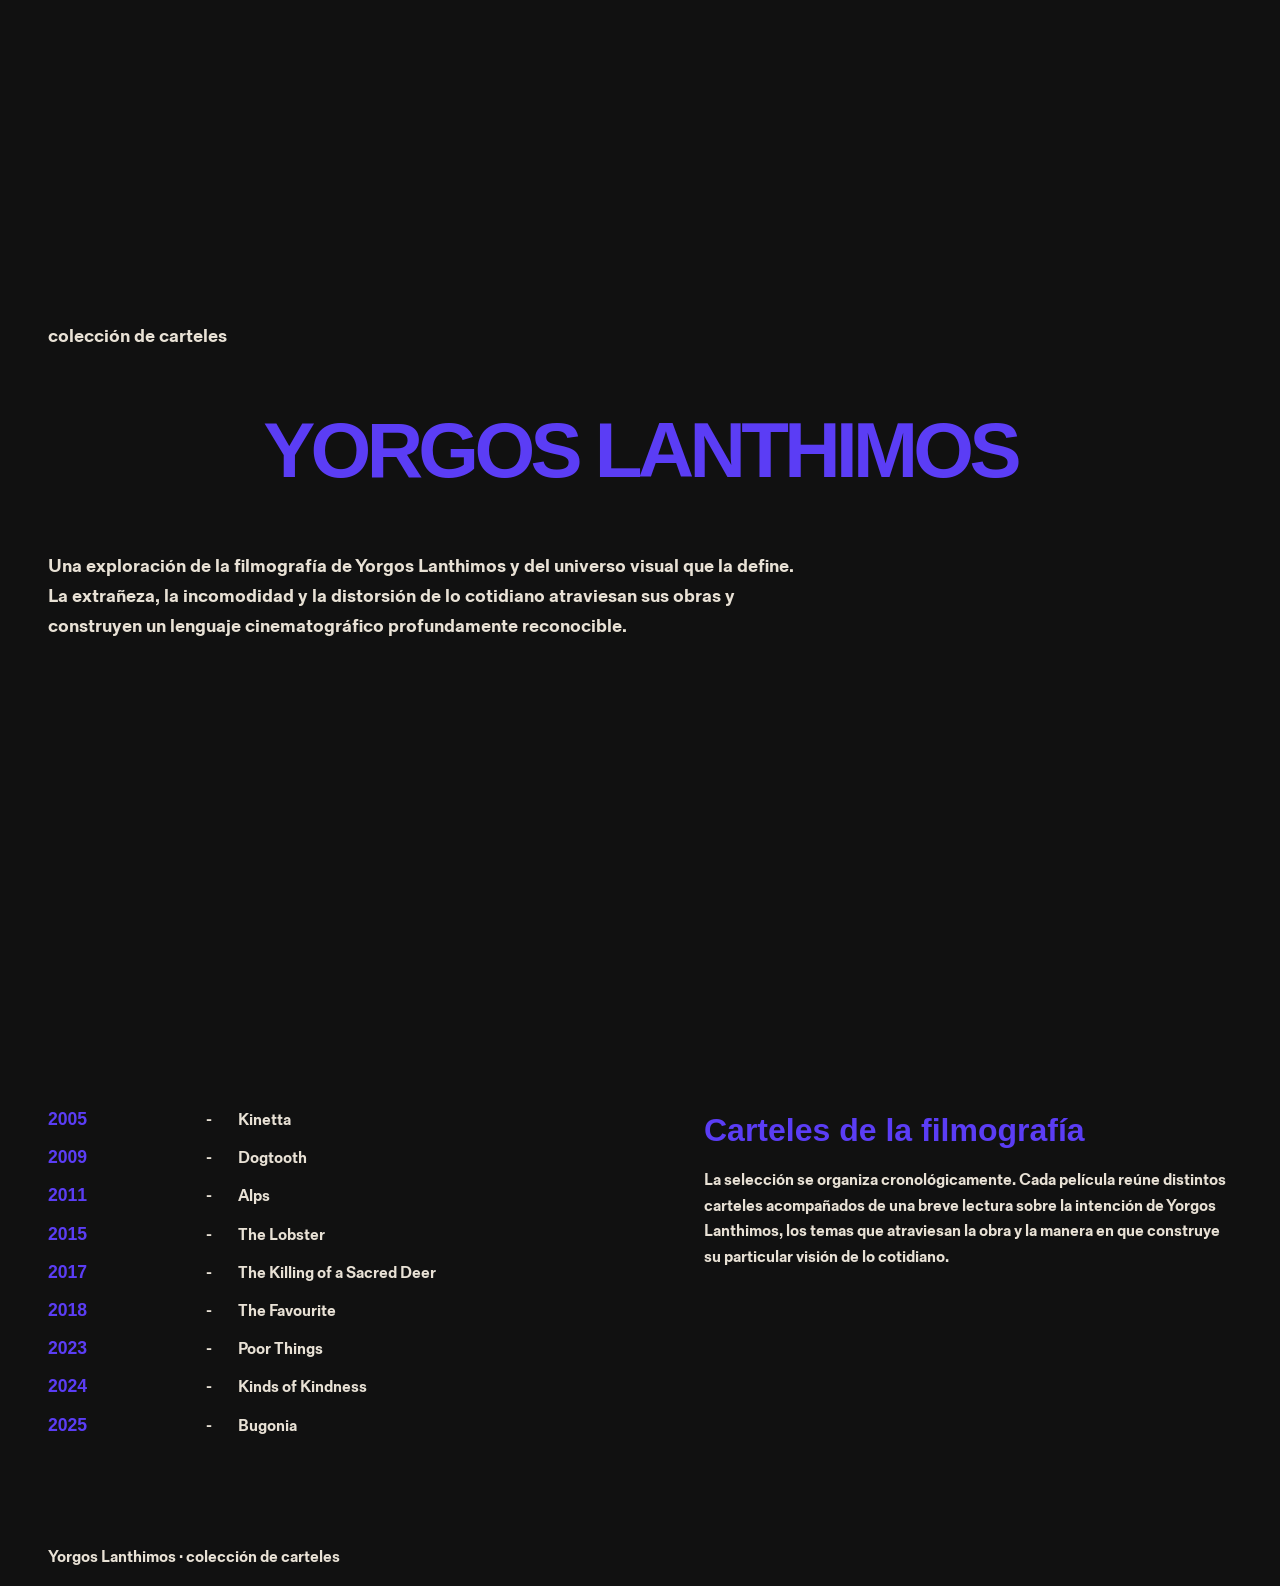
==== commit ee4c9fc7: "cambios" ====
--- a/index.html
+++ b/index.html
@@ -22,11 +22,14 @@
         align-items: baseline;
         width: fit-content;
       }
+      .chron-list .film-name {
+        white-space: nowrap;
+      }
     </style>
   </head>
   <body>
     <header class="page-header hero">
-      <p class="eyebrow hero-eyebrow">Colección de carteles</p>
+      <p class="eyebrow hero-eyebrow">colección de carteles</p>
       <h1 class="hero-title">Yorgos Lanthimos</h1>
       <p class="intro-text hero-intro">
         Una exploración de la filmografía de Yorgos Lanthimos y del universo visual que la define. La extrañeza, la incomodidad y la distorsión de lo cotidiano atraviesan sus obras y construyen un lenguaje cinematográfico profundamente reconocible.
--- a/css/style.css
+++ b/css/style.css
@@ -8,6 +8,14 @@
 */
 
 @import url("https://fonts.cdnfonts.com/css/druk-wide-bold");
+
+@font-face {
+  font-family: "Fold Grotesque";
+  src: url("../fonts/Fold-Grotesque-Bold.ttf") format("truetype");
+  font-weight: 700;
+  font-style: normal;
+  font-display: swap;
+}
 
 :root {
 
@@ -24,7 +32,7 @@
 
   --page-margin: clamp(20px, 3.75vw, 60px);
 
-  --font-family-base: system-ui, Arial, Helvetica, sans-serif;
+  --font-family-base: "Fold Grotesque", sans-serif;
   --font-family-title: "Druk Wide Bold", sans-serif;
 
   --font-size-body: 1rem;
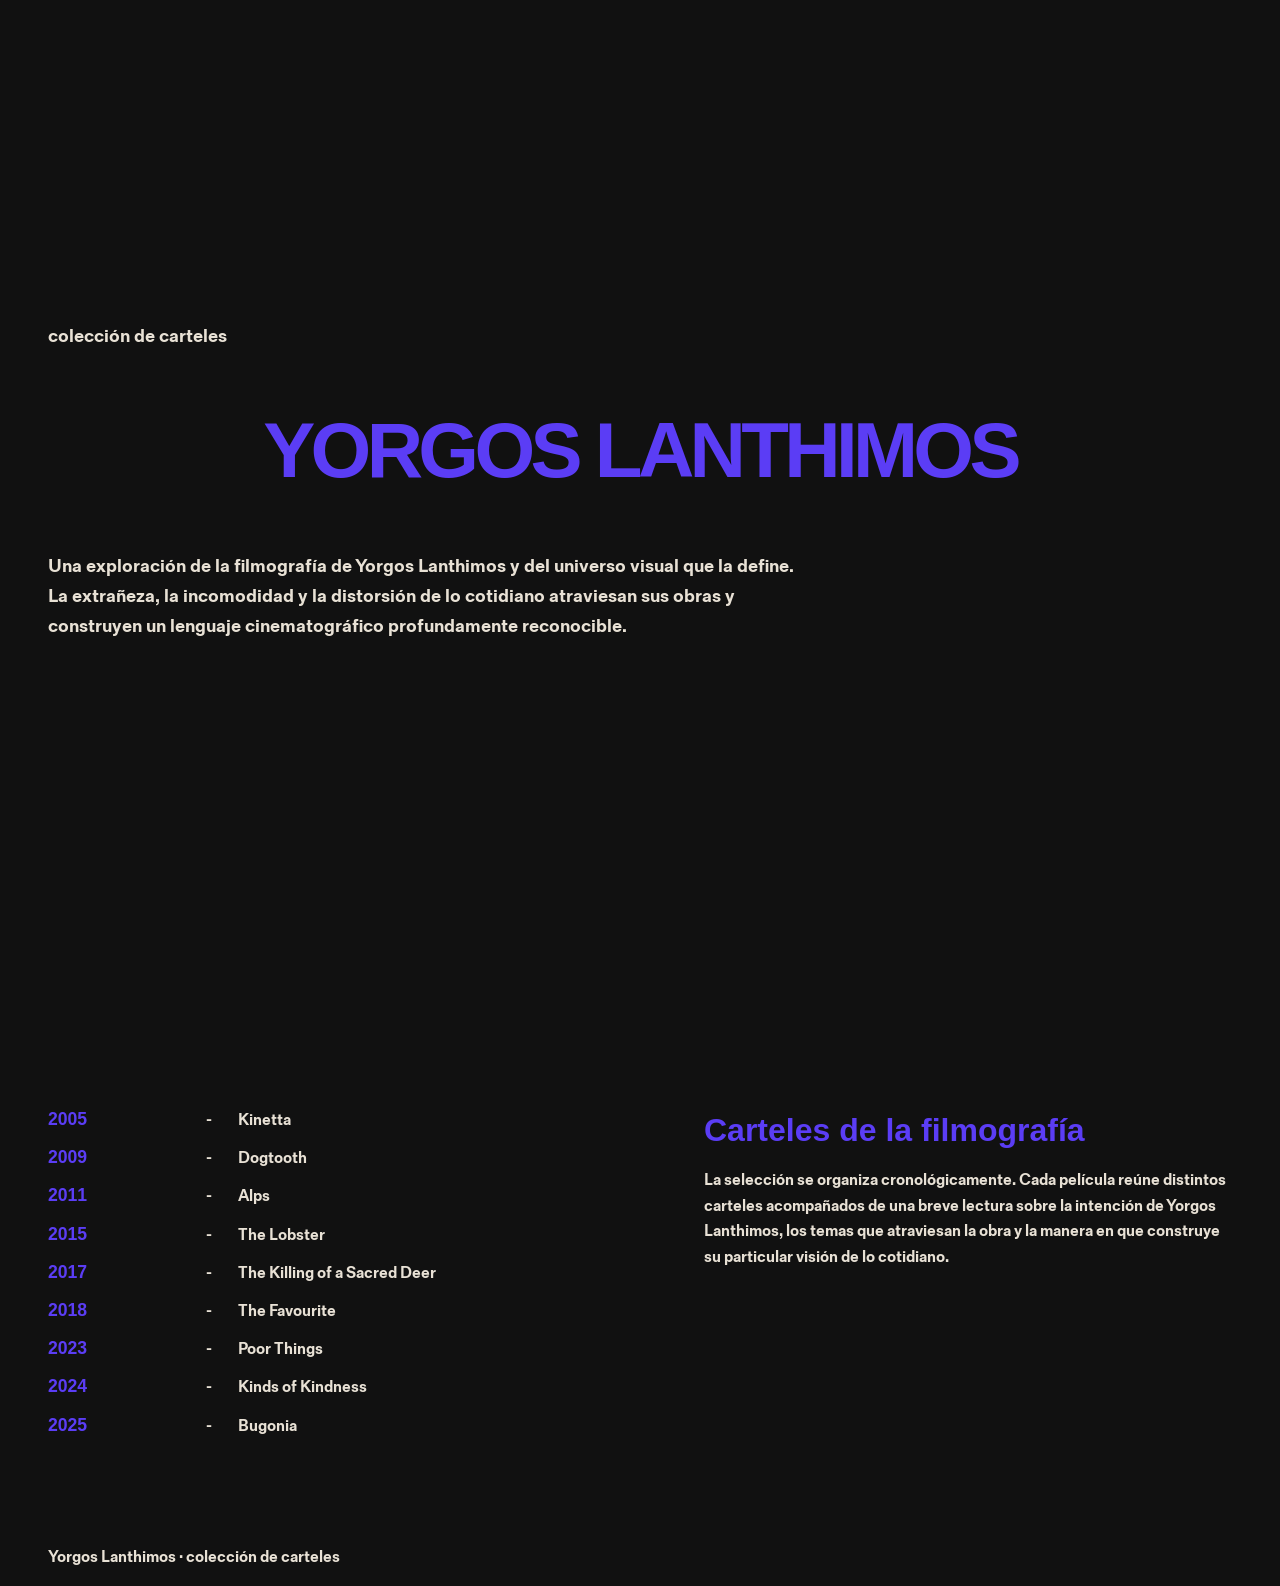
==== commit 244b028e: "cambios color" ====
--- a/index.html
+++ b/index.html
@@ -25,12 +25,30 @@
       .chron-list .film-name {
         white-space: nowrap;
       }
+
+      @media (max-width: 767px) {
+        .chron-list a {
+          grid-template-columns: 82px 18px minmax(0, 1fr);
+          width: 100%;
+          max-width: 100%;
+        }
+
+        .chron-list .film-name {
+          white-space: normal;
+        }
+      }
+
+      @media (max-width: 480px) {
+        .chron-list a {
+          grid-template-columns: 72px 14px minmax(0, 1fr);
+        }
+      }
     </style>
   </head>
   <body>
     <header class="page-header hero">
       <p class="eyebrow hero-eyebrow">colección de carteles</p>
-      <h1 class="hero-title">Yorgos Lanthimos</h1>
+      <h1 class="hero-title"><span class="hero-title-line hero-title-line-top">Yorgos</span> <span class="hero-title-line hero-title-line-bottom">Lanthimos</span></h1>
       <p class="intro-text hero-intro">
         Una exploración de la filmografía de Yorgos Lanthimos y del universo visual que la define. La extrañeza, la incomodidad y la distorsión de lo cotidiano atraviesan sus obras y construyen un lenguaje cinematográfico profundamente reconocible.
       </p>
--- a/css/style.css
+++ b/css/style.css
@@ -54,14 +54,13 @@
   box-sizing: border-box;
 }
 
-
-/*
-  ============================================================
-  BODY
-  ============================================================
-
-  Define el sistema visual base del documento.
-*/
+html,
+body {
+  width: 100%;
+  max-width: 100%;
+  overflow-x: hidden;
+}
+
 body {
   margin: 0;
 
@@ -457,7 +456,8 @@
 
 .poster-figure {
   width: 100%;
-  height: calc(100vh - 56px);
+  aspect-ratio: 6 / 9;
+  height: auto;
   margin: 0;
   overflow: hidden;
 }
@@ -501,3 +501,313 @@
 .poster-grid .poster-copy h3 {
   color: #5b3df5;
 }
+
+/*
+  ============================================================
+  RESPONSIVE
+  ============================================================
+  Adaptación para tablet y móvil sin alterar el diseño desktop.
+*/
+
+@media (max-width: 1024px) {
+  :root {
+    --page-margin: 32px;
+  }
+
+  .section-intro {
+    display: block;
+    column-gap: 0;
+    padding-top: 1.5rem;
+  }
+
+  .chron-list .film-index-link {
+    grid-template-columns: 120px 20px minmax(0, 1fr);
+    width: 100%;
+  }
+
+  .right-col p {
+    max-width: 100%;
+  }
+}
+/*
+media query
+media queries
+*/
+@media screen and (max-width: 767px) {
+  :root {
+    --page-margin: 20px;
+  }
+
+  header,
+  main,
+  footer {
+    padding-left: var(--page-margin);
+    padding-right: var(--page-margin);
+  }
+
+  img,
+  svg,
+  video,
+  canvas,
+  embed,
+  object {
+    max-width: 100%;
+    height: auto;
+  }
+
+  p,
+  h1,
+  h2,
+  h3,
+  h4,
+  h5,
+  h6,
+  a,
+  li,
+  span {
+    overflow-wrap: anywhere;
+    word-break: break-word;
+  }
+
+  .page-header {
+    display: flex;
+    flex-direction: column;
+    justify-content: flex-start;
+    align-items: flex-start;
+    height: auto;
+    min-height: 100vh;
+    overflow: visible;
+    padding-top: 2rem;
+  }
+
+  .hero-eyebrow,
+  .hero-title,
+  .hero-intro {
+    position: static;
+    left: auto;
+    top: auto;
+    transform: none;
+    width: 100%;
+    max-width: 100%;
+    margin-left: 0;
+    margin-right: 0;
+    text-align: left;
+  }
+
+  .hero-eyebrow {
+    margin-top: 0;
+    margin-bottom: 0.5rem;
+  }
+
+  .page-header .eyebrow,
+  .page-header .intro-text {
+    font-size: inherit;
+  }
+
+  .hero-title {
+    display: block;
+    width: auto;
+    max-width: 100%;
+    white-space: normal;
+    word-break: normal;
+    letter-spacing: -0.05em;
+    font-size: 10vw;
+    line-height: 0.9;
+    margin: 0 0 2.75rem 0;
+  }
+
+  .hero-title-line {
+    display: block;
+    white-space: nowrap;
+  }
+
+  .hero-title-line-bottom {
+    white-space: nowrap;
+  }
+
+  .hero-intro {
+    margin-top: 0;
+    max-width: 100%;
+  }
+
+  .collection-intro.section-intro {
+    display: block;
+    padding-top: 1.25rem;
+    margin-top: 0;
+  }
+
+  .left-col,
+  .right-col {
+    width: 100%;
+    max-width: 100%;
+  }
+
+  .chron-list {
+    width: 100%;
+  }
+
+  .chron-list li {
+    margin-bottom: 0.55rem;
+  }
+
+  .chron-list .film-index-link {
+    display: grid;
+    grid-template-columns: 82px 18px minmax(0, 1fr);
+    column-gap: 8px;
+    width: 100%;
+    max-width: 100%;
+    align-items: baseline;
+  }
+
+  .chron-list .film-index-link .year,
+  .chron-list .film-index-link .film-name,
+  .chron-list .film-index-link .dash {
+    min-width: 0;
+  }
+
+  .chron-list .film-index-link .film-name {
+    white-space: normal;
+    line-height: 1.1;
+  }
+
+  .chron-list .year {
+    font-size: 0.95rem;
+  }
+
+  .right-col h2#collection-title {
+    margin-top: 2rem;
+    font-size: clamp(1.55rem, 7vw, 2.4rem);
+    line-height: 1;
+  }
+
+  .right-col p {
+    max-width: 100%;
+    font-size: 0.96rem;
+    line-height: 1.6;
+  }
+
+  .year-section {
+    width: 100%;
+    padding-top: 0.25rem;
+  }
+
+  .year-section > h2,
+  .year-section .film-header-year {
+    font-size: clamp(2.8rem, 17vw, 5rem);
+    line-height: 0.9;
+    margin-bottom: 0.5rem;
+  }
+
+  .year-section .film-heading-row {
+    display: grid;
+    grid-template-columns: 1fr;
+    gap: 10px;
+    width: 100%;
+    margin: 0 0 32px 0;
+    align-items: start;
+  }
+
+  .year-section .film-header-year {
+    grid-column: 1;
+    justify-self: start;
+    text-align: left;
+    width: 100%;
+  }
+
+  .year-section .film-header-title {
+    grid-column: 1;
+    justify-self: start;
+    text-align: left;
+    width: 100%;
+    max-width: 100%;
+    font-size: clamp(1.7rem, 8vw, 3.2rem);
+    line-height: 0.94;
+    letter-spacing: -0.04em;
+    overflow-wrap: anywhere;
+  }
+
+  .poster-grid {
+    display: grid;
+    grid-template-columns: 1fr;
+    gap: 22px;
+    padding: 0;
+    width: 100%;
+  }
+
+  .poster-card,
+  .poster-copy {
+    width: 100%;
+    max-width: 100%;
+    min-width: 0;
+  }
+
+  .poster-grid .poster-copy {
+    grid-column: 1;
+    width: 100%;
+    max-width: 100%;
+  }
+
+  .poster-figure {
+    width: 100%;
+    height: auto;
+    min-height: 0;
+    aspect-ratio: 3 / 4.5;
+    overflow: hidden;
+  }
+
+  .poster-image {
+    width: 100%;
+    height: 100%;
+    object-fit: cover;
+    display: block;
+  }
+
+  .back-link {
+    display: inline-flex;
+    width: 96px;
+    height: 34px;
+    margin-bottom: 1rem;
+  }
+
+  .back-link svg {
+    display: block;
+    width: 96px;
+    height: 34px;
+  }
+
+  .poster-copy {
+    margin-top: 0.25rem;
+  }
+
+  .poster-copy p,
+  .poster-copy strong,
+  .poster-copy h3,
+  .poster-copy .film-kicker {
+    overflow-wrap: anywhere;
+    word-break: break-word;
+  }
+
+  .poster-copy p {
+    font-size: 0.92rem;
+    line-height: 1.6;
+    margin-bottom: 0.8rem;
+  }
+
+  .poster-copy h3 {
+    font-size: clamp(1rem, 3vw, 1.3rem);
+    line-height: 1.1;
+    margin: 0.8rem 0 0.4rem 0;
+  }
+
+  .poster-copy .film-kicker {
+    font-size: 0.9rem;
+    margin-bottom: 0.15rem;
+  }
+}
+
+@media (max-width: 430px) {
+  .hero-title {
+    max-width: 7.5em;
+    margin-bottom: 2.5rem;
+  }
+}
